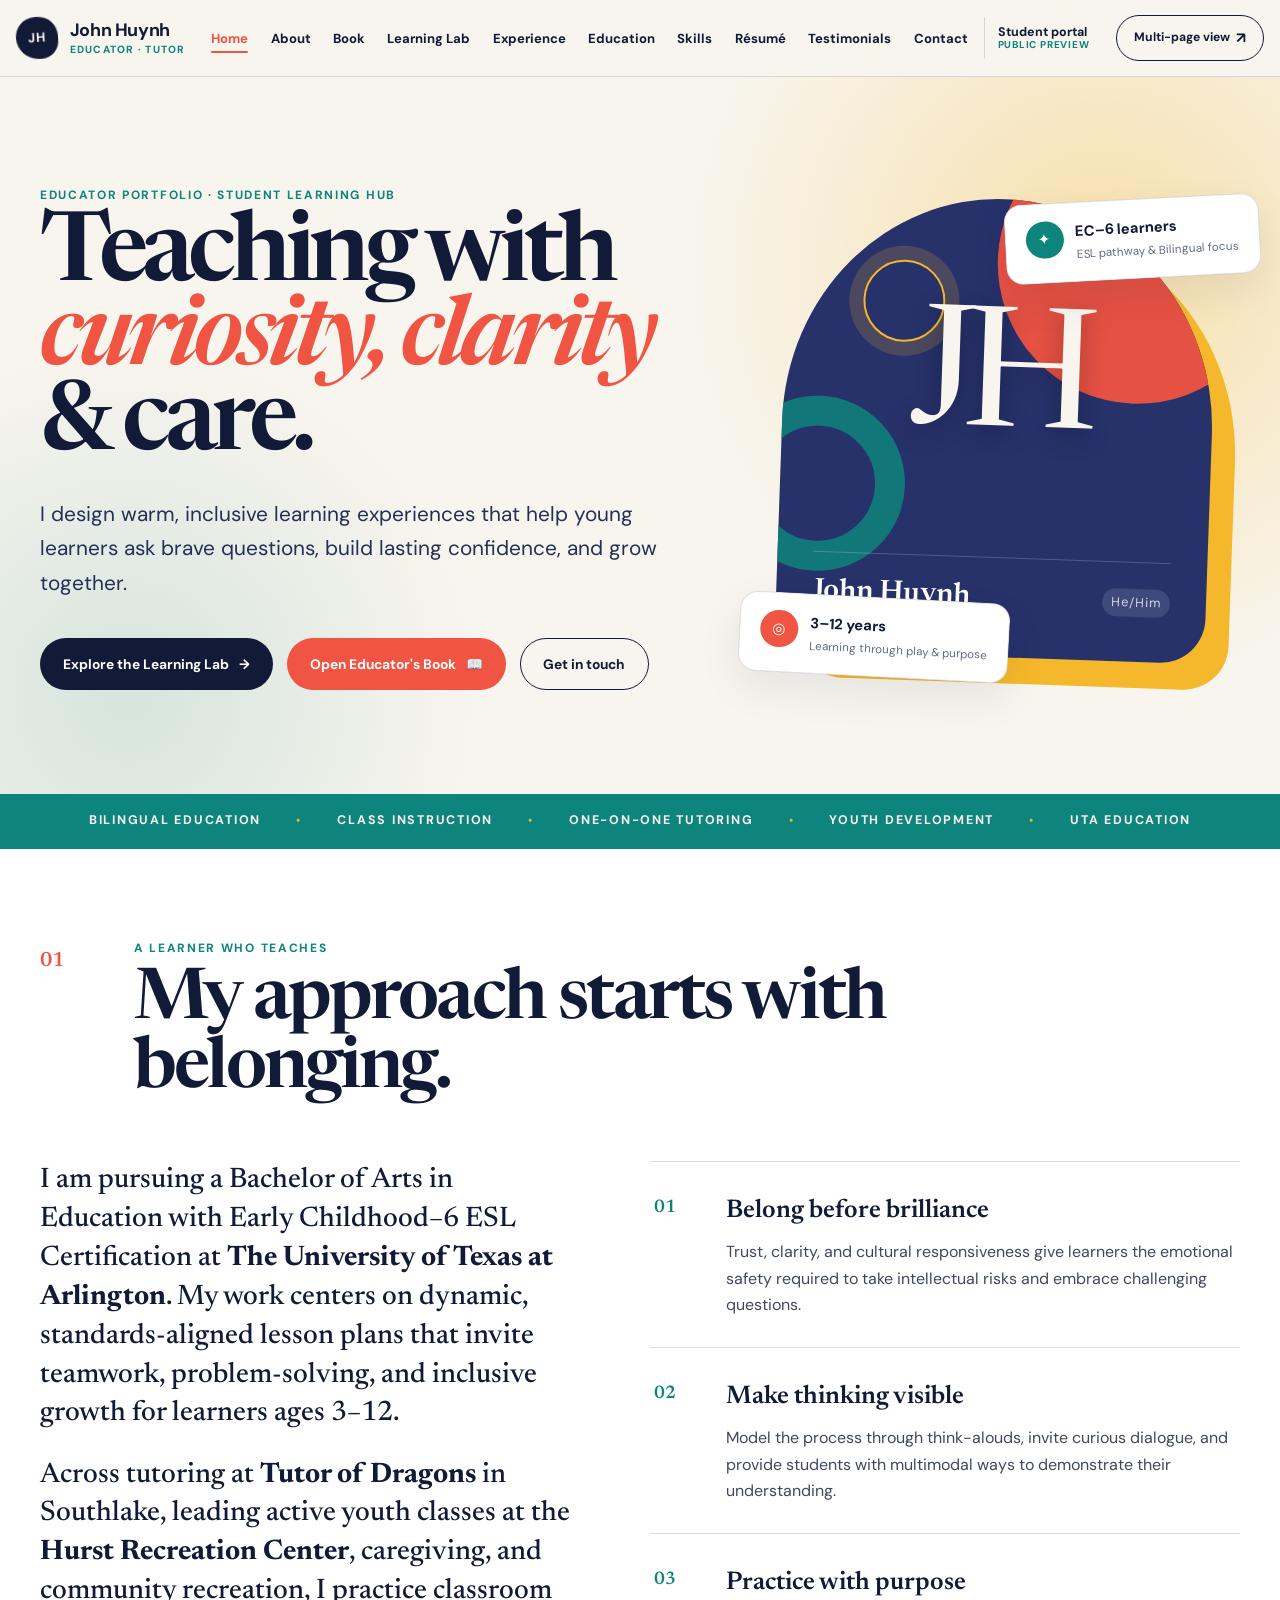
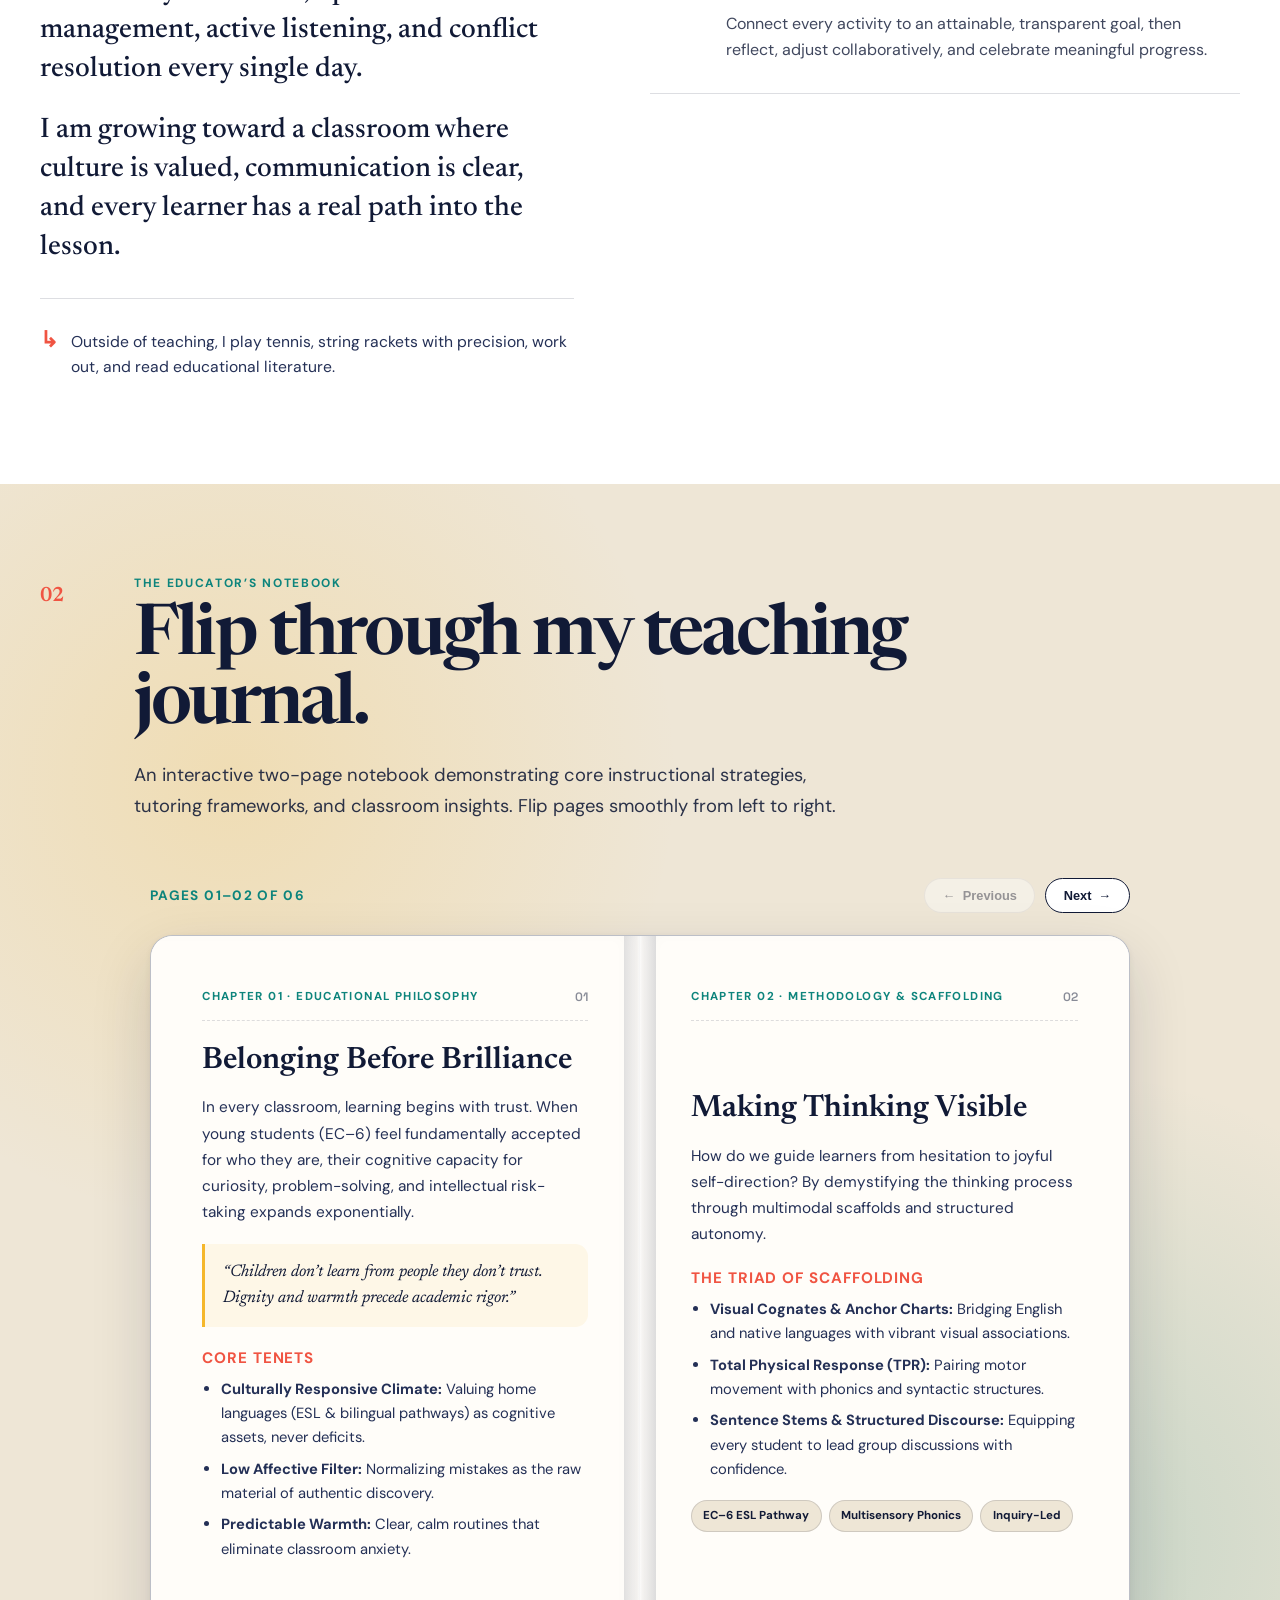
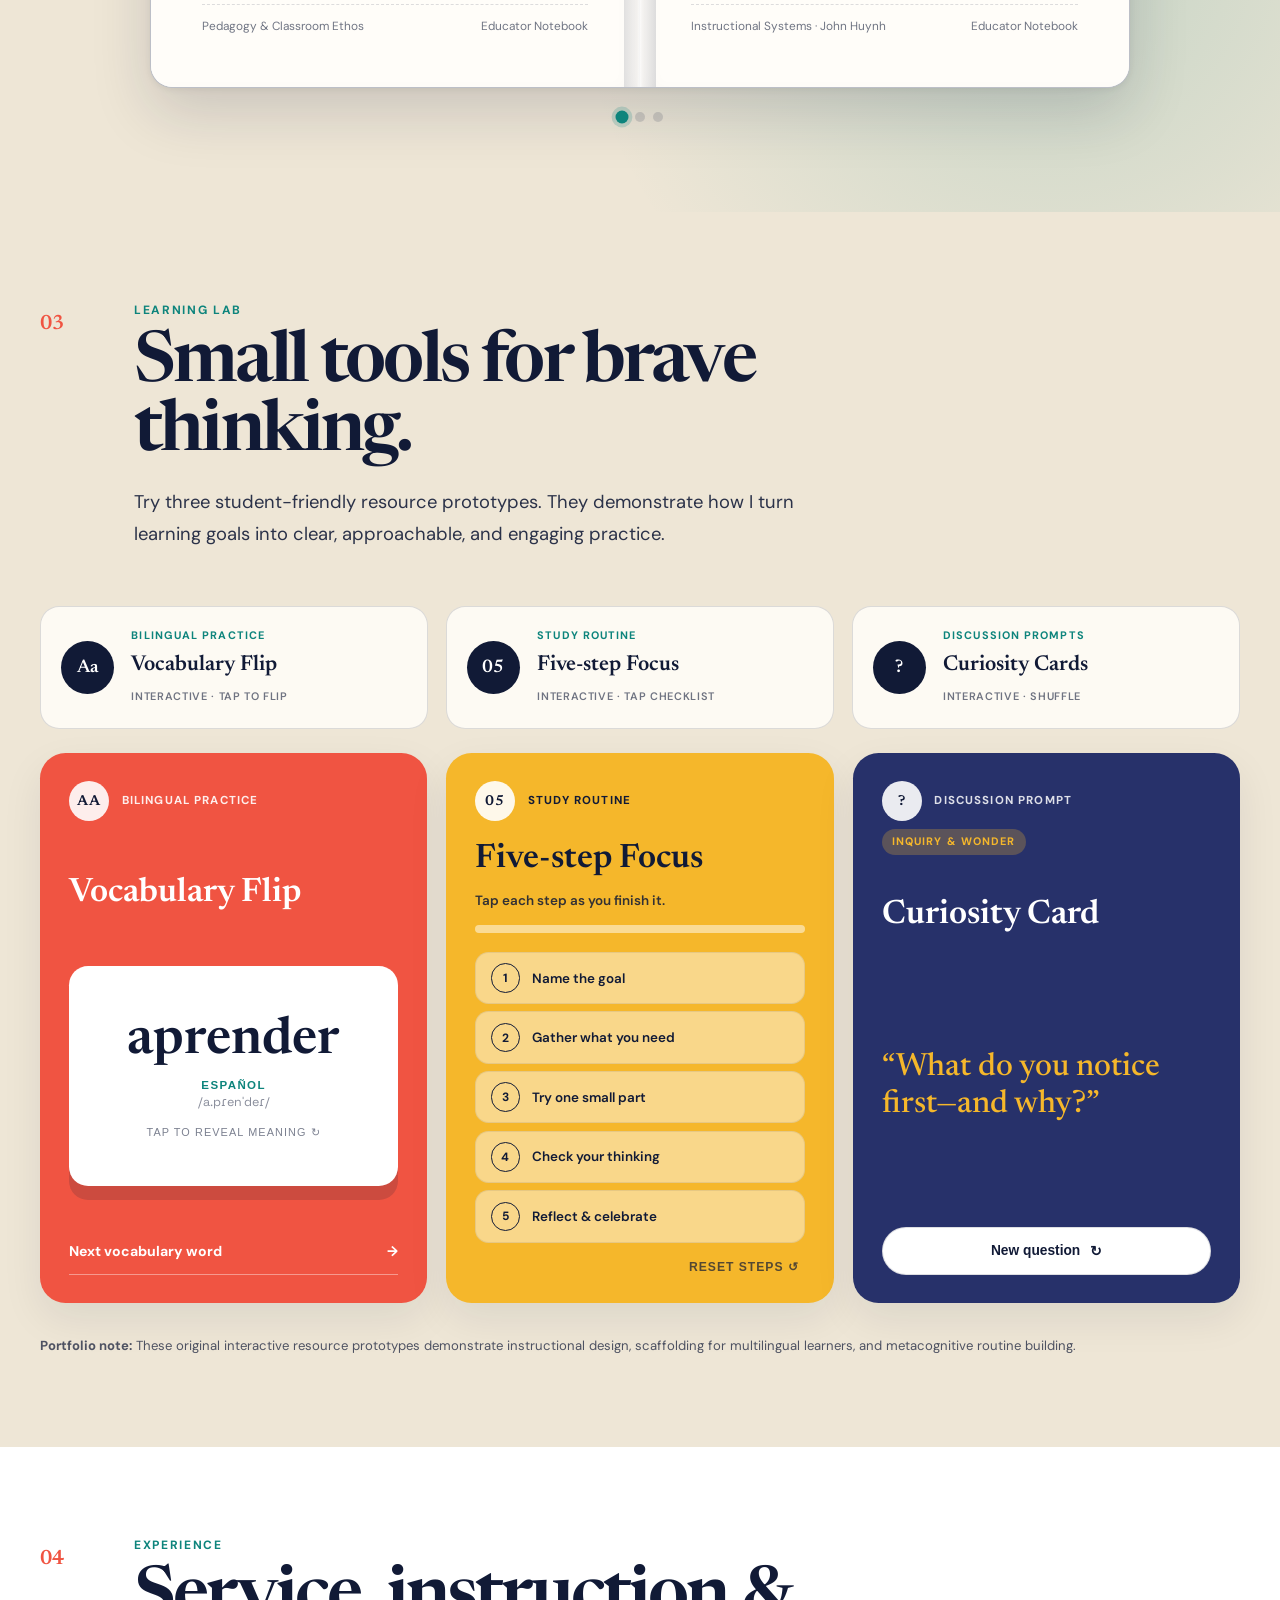
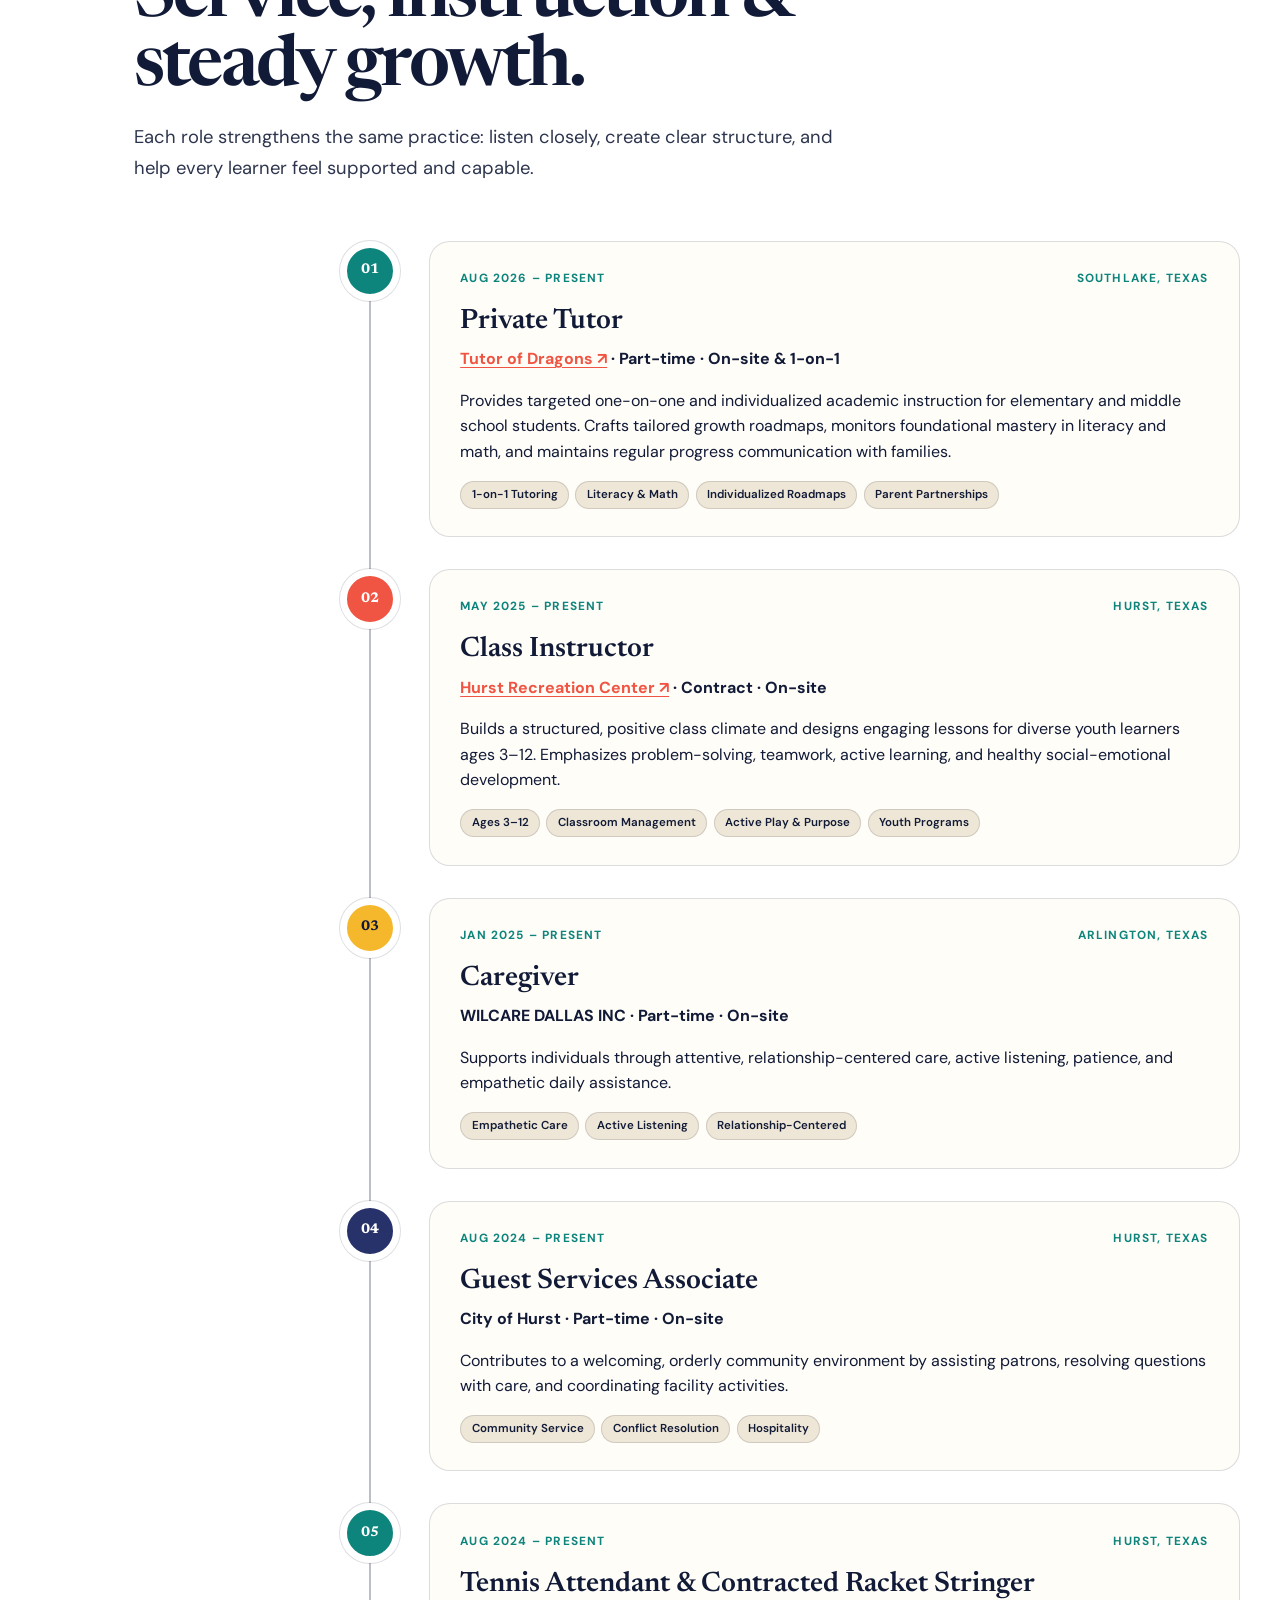
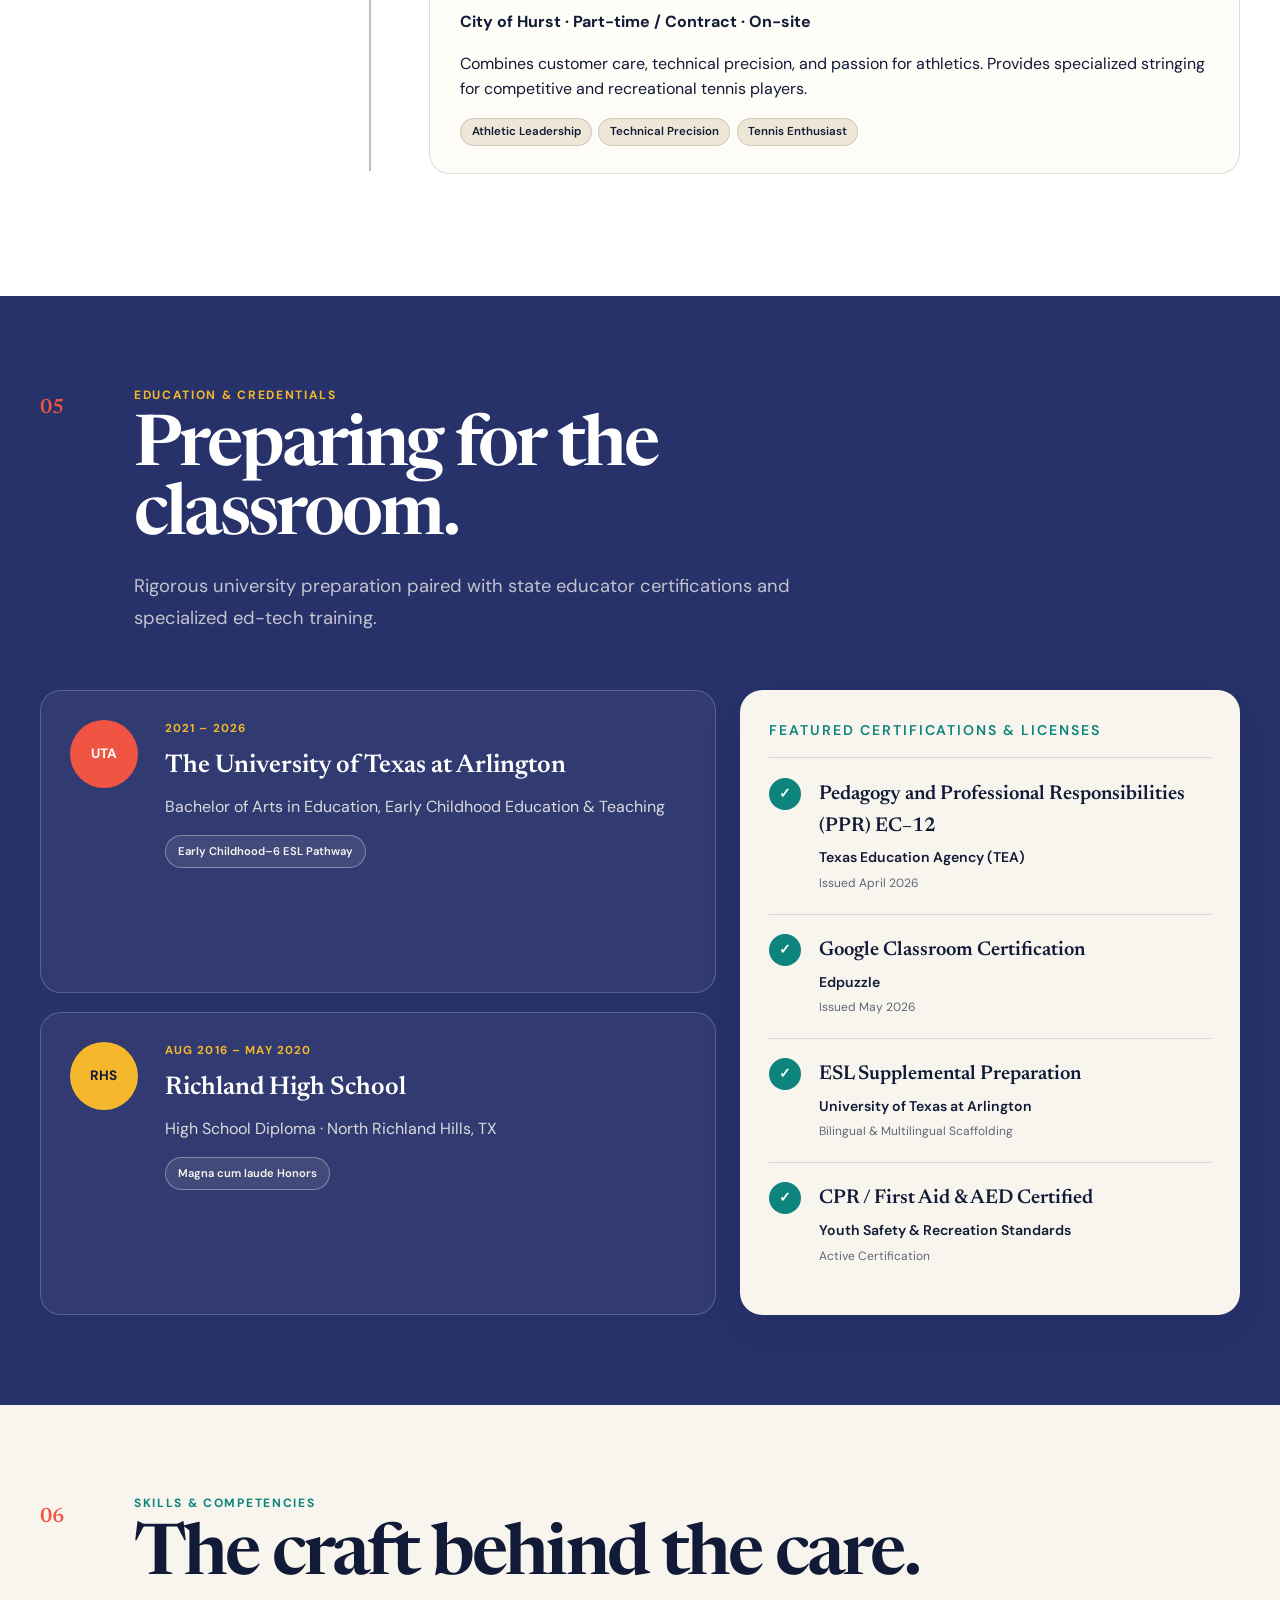
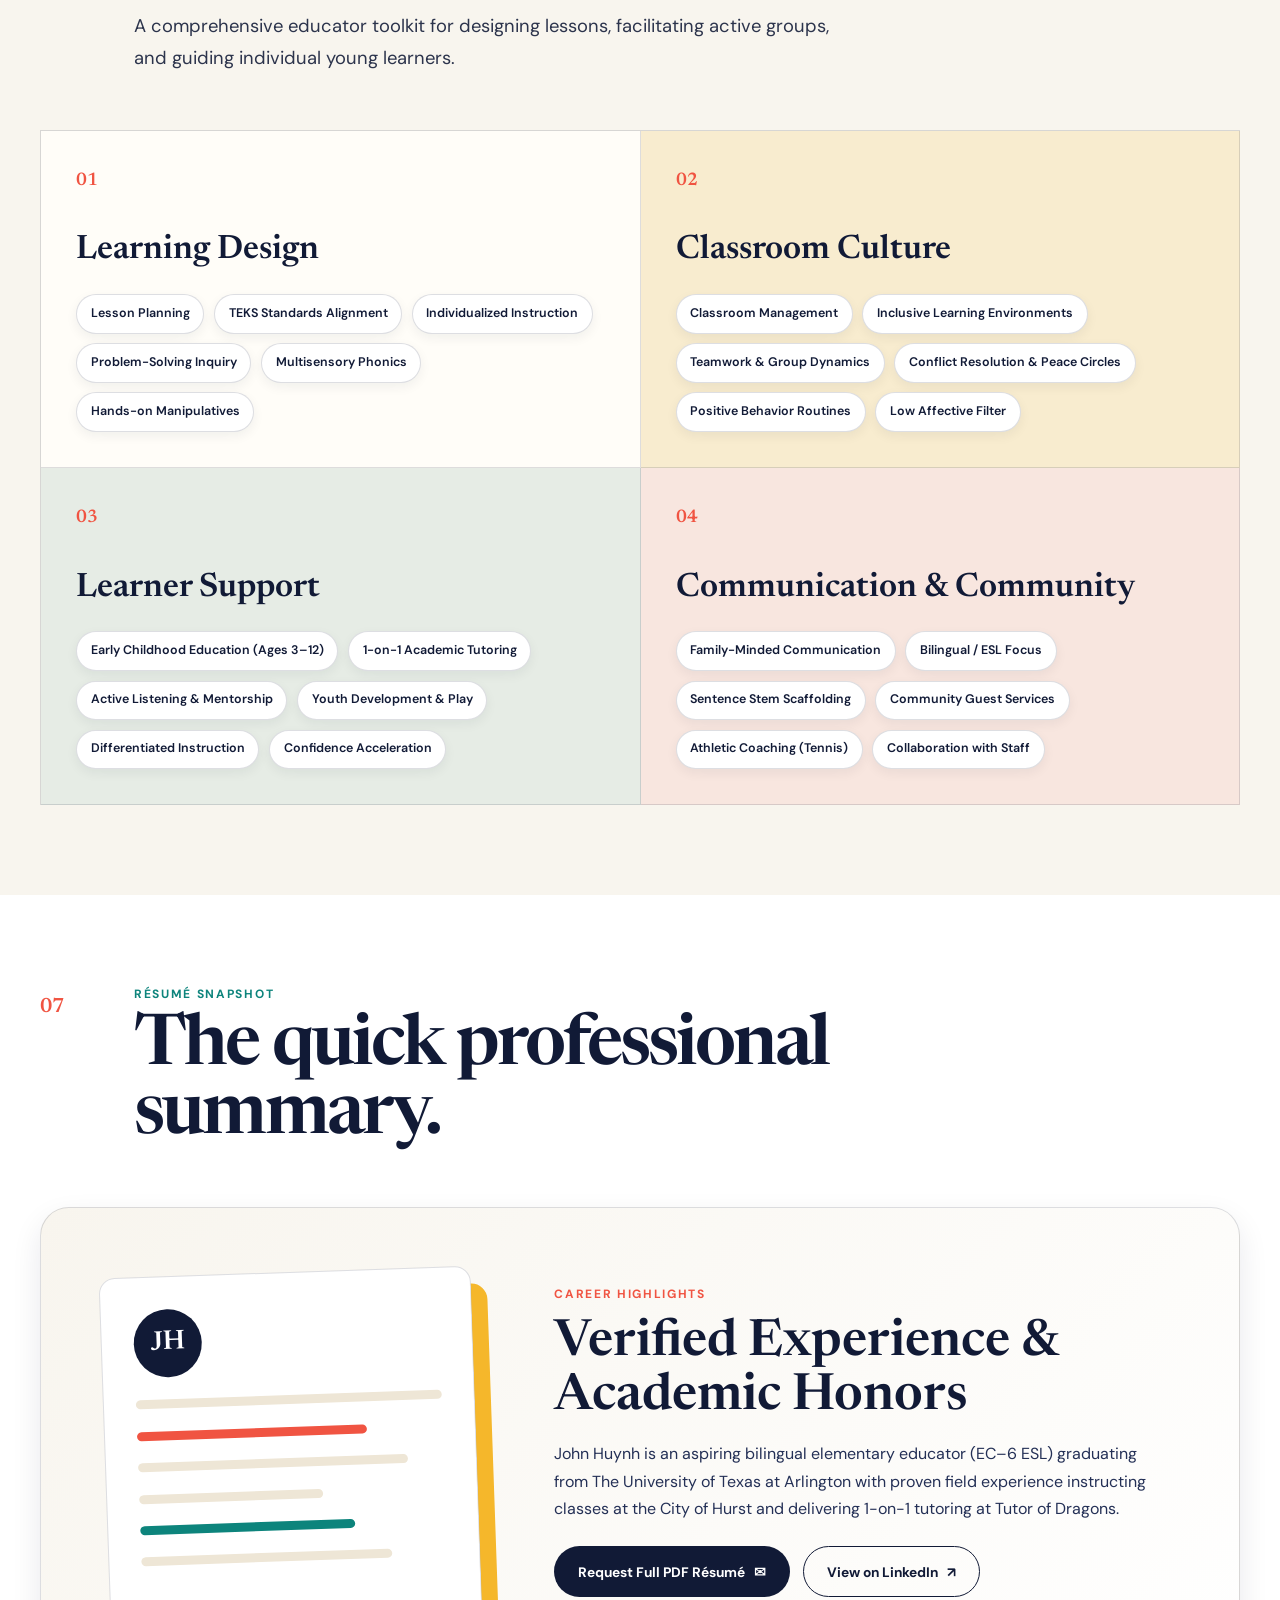
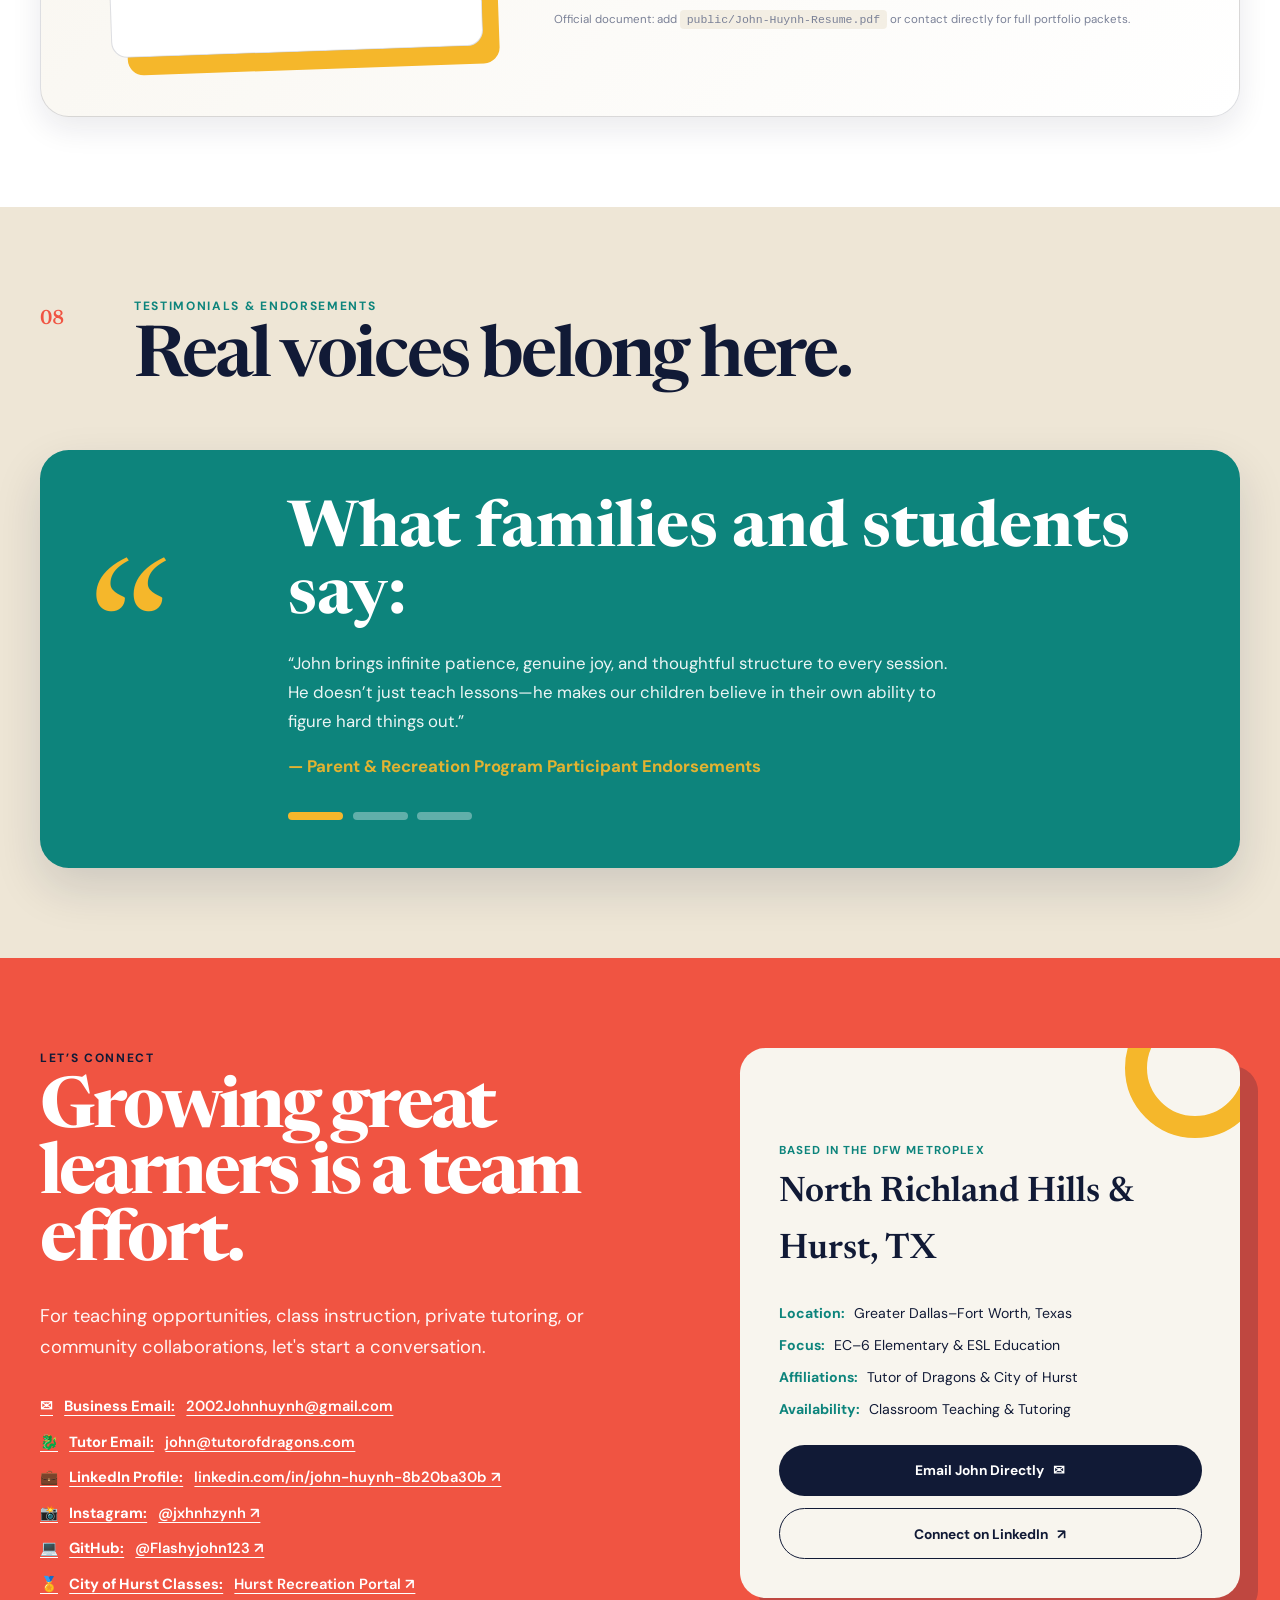
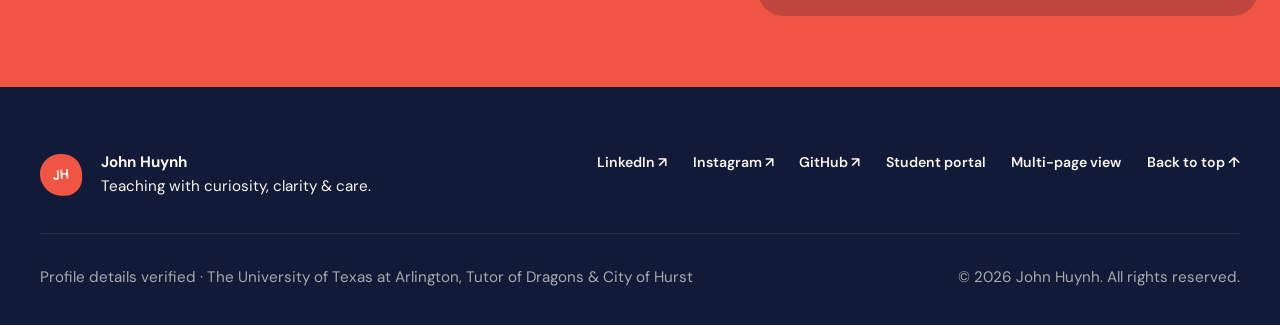
==== index.html @ 656efcc5 "Initial educator website release" ====
<!DOCTYPE html>
<html lang="en">
<head>
  <meta charset="utf-8" />
  <meta name="viewport" content="width=device-width, initial-scale=1" />
  <title>John Huynh — Educator &amp; Tutor Portfolio</title>
  <meta name="description" content="Explore John Huynh’s complete educator portfolio, interactive learning lab, educator flipbook, experience, and certifications in one continuous page." />
  <meta property="og:title" content="John Huynh — Educator &amp; Tutor Portfolio" />
  <meta property="og:description" content="Teaching with curiosity, clarity &amp; care. Bilingual EC–6 educator, class instructor, and private tutor." />
  <link rel="stylesheet" href="css/style.css" />
  <link rel="icon" href="data:image/svg+xml,<svg xmlns='http://www.w3.org/2000/svg' viewBox='0 0 100 100'><text y='.9em' font-size='90'>🎓</text></svg>" />
</head>
<body>
  <a class="skip-link" href="#main-content">Skip to content</a>

  <!-- SITE HEADER (Sticky, matching image-1.png & Reference) -->
  <header class="site-header">
    <nav class="nav-shell" aria-label="Primary navigation">
      <a class="brand" href="index.html#home">
        <span class="brand-mark" aria-hidden="true">JH</span>
        <span class="brand-copy">
          <strong>John Huynh</strong>
          <small>Educator · Tutor</small>
        </span>
      </a>

      <button class="menu-toggle" type="button" aria-expanded="false" aria-controls="site-menu">
        <span class="sr-only">Open navigation</span>
        <span aria-hidden="true">Menu ☰</span>
      </button>

      <div class="nav-menu" id="site-menu">
        <div class="nav-links">
          <a href="#home" class="active" aria-current="page">Home</a>
          <a href="#about">About</a>
          <a href="#book">Book</a>
          <a href="#projects">Learning Lab</a>
          <a href="#experience">Experience</a>
          <a href="#education">Education</a>
          <a href="#skills">Skills</a>
          <a href="#resume">Résumé</a>
          <a href="#testimonials">Testimonials</a>
          <a href="#contact">Contact</a>
        </div>
        <a class="student-link" href="student.html">
          Student portal <small>Public preview</small>
        </a>
        <a class="format-link" href="multi.html" title="Switch to separate multi-page views">
          Multi-page view <span aria-hidden="true">↗</span>
        </a>
      </div>
    </nav>
  </header>

  <main id="main-content">
    <!-- HERO SECTION -->
    <section class="hero section-block" id="home" aria-labelledby="hero-title">
      <div class="hero-grid content-shell">
        <div class="hero-copy">
          <p class="eyebrow">Educator portfolio · Student learning hub</p>
          <h1 id="hero-title">
            Teaching with<br />
            <em>curiosity, clarity</em><br />
            &amp; care.
          </h1>
          <p class="hero-lede">
            I design warm, inclusive learning experiences that help young learners ask brave questions, build lasting confidence, and grow together.
          </p>
          <div class="button-row">
            <a class="button button-primary" href="#projects">
              Explore the Learning Lab <span aria-hidden="true">→</span>
            </a>
            <a class="button button-coral" href="#book">
              Open Educator's Book <span aria-hidden="true">📖</span>
            </a>
            <a class="button button-ghost" href="#contact">
              Get in touch
            </a>
          </div>
        </div>

        <div class="hero-visual" aria-label="John Huynh, bilingual educator and tutor">
          <div class="portrait-card">
            <span class="portrait-sun" aria-hidden="true"></span>
            <span class="portrait-initials" aria-hidden="true">JH</span>
            <p>
              <strong>John Huynh</strong>
              <span>He/Him</span>
            </p>
          </div>
          <div class="note-card note-one">
            <span aria-hidden="true">✦</span>
            <strong>EC–6 learners</strong>
            <small>ESL pathway &amp; Bilingual focus</small>
          </div>
          <div class="note-card note-two">
            <span aria-hidden="true">◎</span>
            <strong>3–12 years</strong>
            <small>Learning through play &amp; purpose</small>
          </div>
        </div>
      </div>

      <div class="hero-ribbon" aria-label="Professional focus">
        <span>Bilingual education</span>
        <i>•</i>
        <span>Class instruction</span>
        <i>•</i>
        <span>One-on-one tutoring</span>
        <i>•</i>
        <span>Youth development</span>
        <i>•</i>
        <span>UTA Education</span>
      </div>
    </section>

    <!-- SECTION 01: ABOUT -->
    <section class="section-block about-section" id="about" aria-labelledby="about-title">
      <div class="content-shell">
        <header class="section-heading">
          <span class="section-number">01</span>
          <div>
            <p class="eyebrow">A learner who teaches</p>
            <h2 id="about-heading">My approach starts with belonging.</h2>
          </div>
        </header>

        <div class="about-grid">
          <div class="about-copy" id="about-title">
            <p>
              I am pursuing a Bachelor of Arts in Education with Early Childhood–6 ESL Certification at <strong>The University of Texas at Arlington</strong>. My work centers on dynamic, standards-aligned lesson plans that invite teamwork, problem-solving, and inclusive growth for learners ages 3–12.
            </p>
            <p>
              Across tutoring at <strong>Tutor of Dragons</strong> in Southlake, leading active youth classes at the <strong>Hurst Recreation Center</strong>, caregiving, and community recreation, I practice classroom management, active listening, and conflict resolution every single day.
            </p>
            <p>
              I am growing toward a classroom where culture is valued, communication is clear, and every learner has a real path into the lesson.
            </p>
            <p class="human-note">
              <span aria-hidden="true">↳</span>
              Outside of teaching, I play tennis, string rackets with precision, work out, and read educational literature.
            </p>
          </div>

          <div class="principles-list">
            <article>
              <span>01</span>
              <div>
                <h3>Belong before brilliance</h3>
                <p>Trust, clarity, and cultural responsiveness give learners the emotional safety required to take intellectual risks and embrace challenging questions.</p>
              </div>
            </article>
            <article>
              <span>02</span>
              <div>
                <h3>Make thinking visible</h3>
                <p>Model the process through think-alouds, invite curious dialogue, and provide students with multimodal ways to demonstrate their understanding.</p>
              </div>
            </article>
            <article>
              <span>03</span>
              <div>
                <h3>Practice with purpose</h3>
                <p>Connect every activity to an attainable, transparent goal, then reflect, adjust collaboratively, and celebrate meaningful progress.</p>
              </div>
            </article>
          </div>
        </div>
      </div>
    </section>

    <!-- SECTION 02: INTERACTIVE FLIPBOOK -->
    <section class="section-block book-section" id="book" aria-labelledby="book-title">
      <div class="content-shell">
        <header class="section-heading">
          <span class="section-number">02</span>
          <div>
            <p class="eyebrow">The Educator’s Notebook</p>
            <h2 id="book-title">Flip through my teaching journal.</h2>
            <p class="section-intro">
              An interactive two-page notebook demonstrating core instructional strategies, tutoring frameworks, and classroom insights. Flip pages smoothly from left to right.
            </p>
          </div>
        </header>

        <div class="book-wrapper">
          <div class="book-controls-bar">
            <div class="book-meta" id="book-spread-label">
              Pages 01–02 of 06
            </div>
            <div class="book-nav-buttons">
              <button class="book-btn" id="book-prev" type="button" aria-label="Turn page left">
                <span aria-hidden="true">←</span> Previous
              </button>
              <button class="book-btn" id="book-next" type="button" aria-label="Turn page right">
                Next <span aria-hidden="true">→</span>
              </button>
            </div>
          </div>

          <!-- 3D Open Book Container -->
          <div class="book-container" id="interactive-book">
            <div class="book-spine-line" aria-hidden="true"></div>
            <div class="book-page book-page-left">
              <!-- Rendered dynamically by js/main.js -->
            </div>
            <div class="book-page book-page-right">
              <!-- Rendered dynamically by js/main.js -->
            </div>
          </div>

          <div class="book-indicators" id="book-dots" role="tablist" aria-label="Book page navigation">
            <!-- Rendered dynamically by js/main.js -->
          </div>
        </div>
      </div>
    </section>

    <!-- SECTION 03: LEARNING LAB -->
    <section class="section-block projects-section" id="projects" aria-labelledby="projects-title">
      <div class="content-shell">
        <header class="section-heading">
          <span class="section-number">03</span>
          <div>
            <p class="eyebrow">Learning Lab</p>
            <h2 id="projects-title">Small tools for brave thinking.</h2>
            <p class="section-intro">
              Try three student-friendly resource prototypes. They demonstrate how I turn learning goals into clear, approachable, and engaging practice.
            </p>
          </div>
        </header>

        <div class="resource-index" aria-label="Learning resource overview">
          <article>
            <span class="resource-mark">Aa</span>
            <div>
              <p>Bilingual practice</p>
              <h3>Vocabulary Flip</h3>
              <span>Interactive · Tap to Flip</span>
            </div>
          </article>
          <article>
            <span class="resource-mark">05</span>
            <div>
              <p>Study routine</p>
              <h3>Five-step Focus</h3>
              <span>Interactive · Tap Checklist</span>
            </div>
          </article>
          <article>
            <span class="resource-mark">?</span>
            <div>
              <p>Discussion prompts</p>
              <h3>Curiosity Cards</h3>
              <span>Interactive · Shuffle</span>
            </div>
          </article>
        </div>

        <div class="lab-grid">
          <!-- Tool 1: Vocabulary Flip -->
          <article class="tool-card tool-vocab">
            <div class="tool-top">
              <span class="tool-icon" aria-hidden="true">Aa</span>
              <span>Bilingual Practice</span>
            </div>
            <h3>Vocabulary Flip</h3>
            
            <div class="flash-card-scene">
              <button class="flash-card" id="vocab-card" type="button" aria-label="Flip card">
                <!-- Injected via JavaScript -->
              </button>
            </div>

            <button class="text-button" id="vocab-next-btn" type="button">
              Next vocabulary word <span aria-hidden="true">→</span>
            </button>
          </article>

          <!-- Tool 2: Five-step Focus -->
          <article class="tool-card tool-focus">
            <div class="tool-top">
              <span class="tool-icon" aria-hidden="true">05</span>
              <span>Study Routine</span>
            </div>
            <h3>Five-step Focus</h3>
            <p class="tool-instruction">Tap each step as you finish it.</p>
            
            <div class="focus-progress" role="progressbar" aria-valuemin="0" aria-valuemax="5" aria-valuenow="0" aria-label="0 of 5 study steps complete">
              <span style="width: 0%"></span>
            </div>

            <ol class="focus-list">
              <li>
                <button type="button">
                  <span aria-hidden="true">1</span> Name the goal
                </button>
              </li>
              <li>
                <button type="button">
                  <span aria-hidden="true">2</span> Gather what you need
                </button>
              </li>
              <li>
                <button type="button">
                  <span aria-hidden="true">3</span> Try one small part
                </button>
              </li>
              <li>
                <button type="button">
                  <span aria-hidden="true">4</span> Check your thinking
                </button>
              </li>
              <li>
                <button type="button">
                  <span aria-hidden="true">5</span> Reflect &amp; celebrate
                </button>
              </li>
            </ol>

            <div class="focus-reset-row">
              <button class="focus-reset-btn" id="focus-reset" type="button">Reset Steps ↺</button>
            </div>
          </article>

          <!-- Tool 3: Curiosity Cards -->
          <article class="tool-card tool-prompt">
            <div>
              <div class="tool-top">
                <span class="tool-icon" aria-hidden="true">?</span>
                <span>Discussion Prompt</span>
              </div>
              <span class="prompt-badge" id="prompt-badge">Inquiry &amp; Wonder</span>
            </div>
            
            <h3>Curiosity Card</h3>
            <blockquote>“What do you notice first—and why?”</blockquote>
            
            <button class="button button-light" id="prompt-next-btn" type="button">
              New question <span aria-hidden="true">↻</span>
            </button>
          </article>
        </div>

        <p class="content-note">
          <strong>Portfolio note:</strong> These original interactive resource prototypes demonstrate instructional design, scaffolding for multilingual learners, and metacognitive routine building.
        </p>
      </div>
    </section>

    <!-- SECTION 04: EXPERIENCE -->
    <section class="section-block experience-section" id="experience" aria-labelledby="experience-title">
      <div class="content-shell">
        <header class="section-heading">
          <span class="section-number">04</span>
          <div>
            <p class="eyebrow">Experience</p>
            <h2 id="experience-title">Service, instruction &amp; steady growth.</h2>
            <p class="section-intro">
              Each role strengthens the same practice: listen closely, create clear structure, and help every learner feel supported and capable.
            </p>
          </div>
        </header>

        <div class="timeline">
          <!-- Role 1 -->
          <article class="timeline-item">
            <div class="timeline-dot teal">01</div>
            <div class="timeline-card">
              <div class="timeline-meta">
                <span>Aug 2026 – Present</span>
                <span>Southlake, Texas</span>
              </div>
              <h3>Private Tutor</h3>
              <p class="organization">
                <a href="https://tutorofdragons.com/" target="_blank" rel="noopener noreferrer">Tutor of Dragons ↗</a> · Part-time · On-site &amp; 1-on-1
              </p>
              <p>
                Provides targeted one-on-one and individualized academic instruction for elementary and middle school students. Crafts tailored growth roadmaps, monitors foundational mastery in literacy and math, and maintains regular progress communication with families.
              </p>
              <div class="timeline-tags">
                <span class="timeline-tag">1-on-1 Tutoring</span>
                <span class="timeline-tag">Literacy &amp; Math</span>
                <span class="timeline-tag">Individualized Roadmaps</span>
                <span class="timeline-tag">Parent Partnerships</span>
              </div>
            </div>
          </article>

          <!-- Role 2 -->
          <article class="timeline-item">
            <div class="timeline-dot coral">02</div>
            <div class="timeline-card">
              <div class="timeline-meta">
                <span>May 2025 – Present</span>
                <span>Hurst, Texas</span>
              </div>
              <h3>Class Instructor</h3>
              <p class="organization">
                <a href="https://txhurst.myvscloud.com/webtrac/web/splash.html?interfaceparameter=webtrac_1" target="_blank" rel="noopener noreferrer">Hurst Recreation Center ↗</a> · Contract · On-site
              </p>
              <p>
                Builds a structured, positive class climate and designs engaging lessons for diverse youth learners ages 3–12. Emphasizes problem-solving, teamwork, active learning, and healthy social-emotional development.
              </p>
              <div class="timeline-tags">
                <span class="timeline-tag">Ages 3–12</span>
                <span class="timeline-tag">Classroom Management</span>
                <span class="timeline-tag">Active Play &amp; Purpose</span>
                <span class="timeline-tag">Youth Programs</span>
              </div>
            </div>
          </article>

          <!-- Role 3 -->
          <article class="timeline-item">
            <div class="timeline-dot gold">03</div>
            <div class="timeline-card">
              <div class="timeline-meta">
                <span>Jan 2025 – Present</span>
                <span>Arlington, Texas</span>
              </div>
              <h3>Caregiver</h3>
              <p class="organization">WILCARE DALLAS INC · Part-time · On-site</p>
              <p>
                Supports individuals through attentive, relationship-centered care, active listening, patience, and empathetic daily assistance.
              </p>
              <div class="timeline-tags">
                <span class="timeline-tag">Empathetic Care</span>
                <span class="timeline-tag">Active Listening</span>
                <span class="timeline-tag">Relationship-Centered</span>
              </div>
            </div>
          </article>

          <!-- Role 4 -->
          <article class="timeline-item">
            <div class="timeline-dot indigo">04</div>
            <div class="timeline-card">
              <div class="timeline-meta">
                <span>Aug 2024 – Present</span>
                <span>Hurst, Texas</span>
              </div>
              <h3>Guest Services Associate</h3>
              <p class="organization">City of Hurst · Part-time · On-site</p>
              <p>
                Contributes to a welcoming, orderly community environment by assisting patrons, resolving questions with care, and coordinating facility activities.
              </p>
              <div class="timeline-tags">
                <span class="timeline-tag">Community Service</span>
                <span class="timeline-tag">Conflict Resolution</span>
                <span class="timeline-tag">Hospitality</span>
              </div>
            </div>
          </article>

          <!-- Role 5 -->
          <article class="timeline-item">
            <div class="timeline-dot teal">05</div>
            <div class="timeline-card">
              <div class="timeline-meta">
                <span>Aug 2024 – Present</span>
                <span>Hurst, Texas</span>
              </div>
              <h3>Tennis Attendant &amp; Contracted Racket Stringer</h3>
              <p class="organization">City of Hurst · Part-time / Contract · On-site</p>
              <p>
                Combines customer care, technical precision, and passion for athletics. Provides specialized stringing for competitive and recreational tennis players.
              </p>
              <div class="timeline-tags">
                <span class="timeline-tag">Athletic Leadership</span>
                <span class="timeline-tag">Technical Precision</span>
                <span class="timeline-tag">Tennis Enthusiast</span>
              </div>
            </div>
          </article>
        </div>
      </div>
    </section>

    <!-- SECTION 05: EDUCATION & CREDENTIALS -->
    <section class="section-block education-section" id="education" aria-labelledby="education-title">
      <div class="content-shell">
        <header class="section-heading">
          <span class="section-number">05</span>
          <div>
            <p class="eyebrow">Education &amp; Credentials</p>
            <h2 id="education-title">Preparing for the classroom.</h2>
            <p class="section-intro">
              Rigorous university preparation paired with state educator certifications and specialized ed-tech training.
            </p>
          </div>
        </header>

        <div class="education-layout">
          <div class="education-list">
            <article>
              <span class="school-mark" aria-hidden="true">UTA</span>
              <div>
                <p class="date-label">2021 – 2026</p>
                <h3>The University of Texas at Arlington</h3>
                <p>Bachelor of Arts in Education, Early Childhood Education &amp; Teaching</p>
                <span class="pill">Early Childhood–6 ESL Pathway</span>
              </div>
            </article>

            <article>
              <span class="school-mark" aria-hidden="true">RHS</span>
              <div>
                <p class="date-label">Aug 2016 – May 2020</p>
                <h3>Richland High School</h3>
                <p>High School Diploma · North Richland Hills, TX</p>
                <span class="pill">Magna cum laude Honors</span>
              </div>
            </article>
          </div>

          <aside class="credential-board">
            <p class="eyebrow">Featured Certifications &amp; Licenses</p>

            <article>
              <span aria-hidden="true">✓</span>
              <div>
                <h3>Pedagogy and Professional Responsibilities (PPR) EC–12</h3>
                <p>Texas Education Agency (TEA)</p>
                <small>Issued April 2026</small>
              </div>
            </article>

            <article>
              <span aria-hidden="true">✓</span>
              <div>
                <h3>Google Classroom Certification</h3>
                <p>Edpuzzle</p>
                <small>Issued May 2026</small>
              </div>
            </article>

            <article>
              <span aria-hidden="true">✓</span>
              <div>
                <h3>ESL Supplemental Preparation</h3>
                <p>University of Texas at Arlington</p>
                <small>Bilingual &amp; Multilingual Scaffolding</small>
              </div>
            </article>

            <article>
              <span aria-hidden="true">✓</span>
              <div>
                <h3>CPR / First Aid &amp; AED Certified</h3>
                <p>Youth Safety &amp; Recreation Standards</p>
                <small>Active Certification</small>
              </div>
            </article>
          </aside>
        </div>
      </div>
    </section>

    <!-- SECTION 06: SKILLS -->
    <section class="section-block skills-section" id="skills" aria-labelledby="skills-title">
      <div class="content-shell">
        <header class="section-heading">
          <span class="section-number">06</span>
          <div>
            <p class="eyebrow">Skills &amp; Competencies</p>
            <h2 id="skills-title">The craft behind the care.</h2>
            <p class="section-intro">
              A comprehensive educator toolkit for designing lessons, facilitating active groups, and guiding individual young learners.
            </p>
          </div>
        </header>

        <div class="skill-board">
          <article>
            <span class="skill-index">01</span>
            <h3>Learning Design</h3>
            <ul>
              <li>Lesson Planning</li>
              <li>TEKS Standards Alignment</li>
              <li>Individualized Instruction</li>
              <li>Problem-Solving Inquiry</li>
              <li>Multisensory Phonics</li>
              <li>Hands-on Manipulatives</li>
            </ul>
          </article>

          <article>
            <span class="skill-index">02</span>
            <h3>Classroom Culture</h3>
            <ul>
              <li>Classroom Management</li>
              <li>Inclusive Learning Environments</li>
              <li>Teamwork &amp; Group Dynamics</li>
              <li>Conflict Resolution &amp; Peace Circles</li>
              <li>Positive Behavior Routines</li>
              <li>Low Affective Filter</li>
            </ul>
          </article>

          <article>
            <span class="skill-index">03</span>
            <h3>Learner Support</h3>
            <ul>
              <li>Early Childhood Education (Ages 3–12)</li>
              <li>1-on-1 Academic Tutoring</li>
              <li>Active Listening &amp; Mentorship</li>
              <li>Youth Development &amp; Play</li>
              <li>Differentiated Instruction</li>
              <li>Confidence Acceleration</li>
            </ul>
          </article>

          <article>
            <span class="skill-index">04</span>
            <h3>Communication &amp; Community</h3>
            <ul>
              <li>Family-Minded Communication</li>
              <li>Bilingual / ESL Focus</li>
              <li>Sentence Stem Scaffolding</li>
              <li>Community Guest Services</li>
              <li>Athletic Coaching (Tennis)</li>
              <li>Collaboration with Staff</li>
            </ul>
          </article>
        </div>
      </div>
    </section>

    <!-- SECTION 07: RÉSUMÉ -->
    <section class="section-block resume-section" id="resume" aria-labelledby="resume-title">
      <div class="content-shell">
        <header class="section-heading">
          <span class="section-number">07</span>
          <div>
            <p class="eyebrow">Résumé Snapshot</p>
            <h2 id="resume-title">The quick professional summary.</h2>
          </div>
        </header>

        <div class="resume-card">
          <div class="resume-preview" aria-hidden="true">
            <span></span>
            <span></span>
            <span></span>
            <span></span>
            <span></span>
            <span></span>
          </div>

          <div>
            <p class="eyebrow">Career Highlights</p>
            <h3>Verified Experience &amp; Academic Honors</h3>
            <p>
              John Huynh is an aspiring bilingual elementary educator (EC–6 ESL) graduating from The University of Texas at Arlington with proven field experience instructing classes at the City of Hurst and delivering 1-on-1 tutoring at Tutor of Dragons.
            </p>
            <div class="button-row" style="margin-top: 1.5rem;">
              <a class="button button-primary" href="mailto:2002Johnhuynh@gmail.com?subject=Request%20for%20John%20Huynh%20Resume">
                Request Full PDF Résumé <span aria-hidden="true">✉</span>
              </a>
              <a class="button button-ghost" href="https://www.linkedin.com/in/john-huynh-8b20ba30b" target="_blank" rel="noopener noreferrer">
                View on LinkedIn <span aria-hidden="true">↗</span>
              </a>
            </div>
            <p class="placeholder-label">
              Official document: add <code>public/John-Huynh-Resume.pdf</code> or contact directly for full portfolio packets.
            </p>
          </div>
        </div>
      </div>
    </section>

    <!-- SECTION 08: TESTIMONIALS -->
    <section class="section-block testimonials-section" id="testimonials" aria-labelledby="testimonials-title">
      <div class="content-shell">
        <header class="section-heading">
          <span class="section-number">08</span>
          <div>
            <p class="eyebrow">Testimonials &amp; Endorsements</p>
            <h2 id="testimonials-heading">Real voices belong here.</h2>
          </div>
        </header>

        <div class="testimonial-empty">
          <span class="quote-mark" aria-hidden="true">“</span>
          <div>
            <h3>What families and students say:</h3>
            <p>
              “John brings infinite patience, genuine joy, and thoughtful structure to every session. He doesn’t just teach lessons—he makes our children believe in their own ability to figure hard things out.”
            </p>
            <p style="font-weight: 700; color: var(--gold); margin-top: 0.8rem;">
              — Parent &amp; Recreation Program Participant Endorsements
            </p>
            <div class="testimonial-slots" aria-hidden="true">
              <i></i>
              <i></i>
              <i></i>
            </div>
          </div>
        </div>
      </div>
    </section>

    <!-- SECTION 09: CONTACT -->
    <section class="section-block contact-section" id="contact" aria-labelledby="contact-title">
      <div class="content-shell contact-grid">
        <div>
          <p class="eyebrow">Let’s connect</p>
          <h2 id="contact-title">Growing great learners is a team effort.</h2>
          <p class="contact-desc">
            For teaching opportunities, class instruction, private tutoring, or community collaborations, let's start a conversation.
          </p>
          
          <div class="contact-channels">
            <a class="channel-link" href="mailto:2002Johnhuynh@gmail.com">
              <span>✉</span> <strong>Business Email:</strong> 2002Johnhuynh@gmail.com
            </a>
            <a class="channel-link" href="mailto:john@tutorofdragons.com">
              <span>🐉</span> <strong>Tutor Email:</strong> john@tutorofdragons.com
            </a>
            <a class="channel-link" href="https://www.linkedin.com/in/john-huynh-8b20ba30b" target="_blank" rel="noopener noreferrer">
              <span>💼</span> <strong>LinkedIn Profile:</strong> linkedin.com/in/john-huynh-8b20ba30b ↗
            </a>
            <a class="channel-link" href="https://instagram.com/jxhnhzynh" target="_blank" rel="noopener noreferrer">
              <span>📸</span> <strong>Instagram:</strong> @jxhnhzynh ↗
            </a>
            <a class="channel-link" href="https://github.com/Flashyjohn123" target="_blank" rel="noopener noreferrer">
              <span>💻</span> <strong>GitHub:</strong> @Flashyjohn123 ↗
            </a>
            <a class="channel-link" href="https://txhurst.myvscloud.com/webtrac/web/splash.html?interfaceparameter=webtrac_1" target="_blank" rel="noopener noreferrer">
              <span>🏅</span> <strong>City of Hurst Classes:</strong> Hurst Recreation Portal ↗
            </a>
          </div>
        </div>

        <div class="contact-card">
          <span class="contact-orbit" aria-hidden="true"></span>
          <p>Based in the DFW Metroplex</p>
          <h3>North Richland Hills &amp; Hurst, TX</h3>

          <ul class="contact-info-list">
            <li><span>Location:</span> Greater Dallas–Fort Worth, Texas</li>
            <li><span>Focus:</span> EC–6 Elementary &amp; ESL Education</li>
            <li><span>Affiliations:</span> Tutor of Dragons &amp; City of Hurst</li>
            <li><span>Availability:</span> Classroom Teaching &amp; Tutoring</li>
          </ul>

          <div style="display: grid; gap: 0.75rem; margin-top: 1.5rem;">
            <a class="button button-primary" href="mailto:2002Johnhuynh@gmail.com?subject=Connecting%20with%20John%20Huynh">
              Email John Directly <span aria-hidden="true">✉</span>
            </a>
            <a class="button button-ghost" href="https://www.linkedin.com/in/john-huynh-8b20ba30b" target="_blank" rel="noopener noreferrer">
              Connect on LinkedIn <span aria-hidden="true">↗</span>
            </a>
          </div>
        </div>
      </div>
    </section>
  </main>

  <!-- FOOTER -->
  <footer class="site-footer">
    <div class="footer-shell">
      <div>
        <span class="brand-mark" aria-hidden="true">JH</span>
        <p>
          <strong>John Huynh</strong><br />
          Teaching with curiosity, clarity &amp; care.
        </p>
      </div>

      <div class="footer-links">
        <a href="https://www.linkedin.com/in/john-huynh-8b20ba30b" target="_blank" rel="noreferrer">LinkedIn ↗</a>
        <a href="https://instagram.com/jxhnhzynh" target="_blank" rel="noreferrer">Instagram ↗</a>
        <a href="https://github.com/Flashyjohn123" target="_blank" rel="noreferrer">GitHub ↗</a>
        <a href="student.html">Student portal</a>
        <a href="multi.html">Multi-page view</a>
        <a href="#home">Back to top ↑</a>
      </div>

      <p class="footer-note">
        <span>Profile details verified · The University of Texas at Arlington, Tutor of Dragons &amp; City of Hurst</span>
        <span>© 2026 John Huynh. All rights reserved.</span>
      </p>
    </div>
  </footer>

  <script src="js/main.js"></script>
</body>
</html>
---- css/style.css ----
/* ==========================================================================
   JOHN HUYNH — EDUCATOR & TUTOR PORTFOLIO
   High-End Educational & Professional Design System
   ========================================================================== */

@import url("https://fonts.googleapis.com/css2?family=DM+Sans:ital,opsz,wght@0,9..40,400;0,9..40,500;0,9..40,600;0,9..40,700;1,9..40,400&family=Newsreader:ital,opsz,wght@0,6..72,500;0,6..72,600;0,6..72,700;1,6..72,500;1,6..72,600&family=Space+Grotesk:wght@500;700&display=swap");

:root {
  /* Vibrant & Academic Palette */
  --ink: #111a36;
  --ink-light: #243056;
  --paper: #f8f5ee;
  --paper-deep: #eee6d6;
  --paper-card: #fffdf8;
  --coral: #f05442;
  --coral-hover: #d94332;
  --gold: #f5b72b;
  --gold-warm: #e6a519;
  --teal: #0d847c;
  --teal-dark: #096862;
  --teal-light: #e5f6f4;
  --indigo: #27316a;
  --indigo-light: #3a4791;
  --emerald: #10b981;
  --white: #ffffff;
  --line: rgba(17, 26, 54, 0.14);
  --line-strong: rgba(17, 26, 54, 0.28);
  --shadow-sm: 0 4px 12px rgba(17, 26, 54, 0.06);
  --shadow-md: 0 12px 30px rgba(17, 26, 54, 0.09);
  --shadow-lg: 0 20px 48px rgba(17, 26, 54, 0.14);
  --shadow-card: 0 16px 40px rgba(17, 26, 54, 0.08);

  /* Typography */
  --serif: "Newsreader", Georgia, serif;
  --sans: "DM Sans", -apple-system, BlinkMacSystemFont, "Segoe UI", Roboto, sans-serif;
  --mono: "Space Grotesk", monospace;

  /* Transitions */
  --transition-fast: 0.18s ease;
  --transition-normal: 0.28s ease;
}

*, *::before, *::after {
  box-sizing: border-box;
}

html {
  scroll-behavior: smooth;
  font-size: 16px;
}

body {
  color: var(--ink);
  background: var(--paper);
  font-family: var(--sans);
  margin: 0;
  padding: 0;
  line-height: 1.6;
  -webkit-font-smoothing: antialiased;
  -moz-osx-font-smoothing: grayscale;
}

a {
  color: inherit;
  text-decoration: none;
}

img {
  max-width: 100%;
  height: auto;
  display: block;
}

/* Accessibility */
.skip-link {
  position: fixed;
  top: 0.75rem;
  left: 0.75rem;
  z-index: 9999;
  background: var(--ink);
  color: var(--white);
  padding: 0.8rem 1.2rem;
  border-radius: 999px;
  font-weight: 700;
  font-size: 0.85rem;
  transform: translateY(-200%);
  transition: transform var(--transition-fast);
}

.skip-link:focus {
  transform: translateY(0);
  outline: 3px solid var(--gold);
}

:focus-visible {
  outline: 3px solid var(--gold);
  outline-offset: 4px;
}

.sr-only {
  position: absolute;
  width: 1px;
  height: 1px;
  padding: 0;
  margin: -1px;
  overflow: hidden;
  clip: rect(0, 0, 0, 0);
  white-space: nowrap;
  border: 0;
}

/* Containers */
.content-shell {
  width: min(1200px, 100% - 2.5rem);
  margin-inline: auto;
}

.section-block {
  padding: clamp(4.5rem, 7vw, 7.5rem) 0;
  scroll-margin-top: 5.5rem;
}

/* Section Headings */
.section-heading {
  display: grid;
  grid-template-columns: 70px minmax(0, 820px);
  gap: 1.5rem;
  margin-bottom: 3.5rem;
}

.section-number {
  font-family: var(--serif);
  font-size: 1.3rem;
  font-weight: 600;
  color: var(--coral);
  padding-top: 0.4rem;
}

.section-heading .eyebrow,
.eyebrow {
  text-transform: uppercase;
  letter-spacing: 0.14em;
  font-size: 0.75rem;
  font-weight: 700;
  color: var(--teal);
  margin: 0 0 0.6rem;
}

.section-heading h2 {
  font-family: var(--serif);
  font-size: clamp(2.8rem, 5.5vw, 5rem);
  line-height: 0.98;
  letter-spacing: -0.04em;
  font-weight: 600;
  margin: 0;
  color: var(--ink);
}

.section-intro {
  max-width: 720px;
  margin: 1.2rem 0 0;
  font-size: 1.15rem;
  line-height: 1.7;
  opacity: 0.88;
}

/* ==========================================================================
   SITE HEADER & NAVIGATION (Matches image-1.png & Reference)
   ========================================================================== */
.site-header {
  position: sticky;
  top: 0;
  z-index: 100;
  background: rgba(248, 245, 238, 0.94);
  backdrop-filter: blur(14px);
  -webkit-backdrop-filter: blur(14px);
  border-bottom: 1px solid var(--line);
}

.nav-shell {
  display: flex;
  align-items: center;
  justify-content: space-between;
  gap: 1rem;
  width: min(1320px, 100% - 2rem);
  height: 76px;
  margin: 0 auto;
}

/* Brand */
.brand {
  display: inline-flex;
  align-items: center;
  gap: 0.75rem;
  text-decoration: none;
  flex-shrink: 0;
}

.brand-mark {
  width: 2.6rem;
  height: 2.6rem;
  background: var(--ink);
  color: var(--paper);
  border-radius: 50% 50% 44% 56%;
  display: grid;
  place-items: center;
  font-size: 0.82rem;
  font-weight: 700;
  letter-spacing: 0.04em;
  transform: rotate(-4deg);
  transition: transform var(--transition-fast), background var(--transition-fast);
}

.brand:hover .brand-mark {
  transform: rotate(0deg) scale(1.05);
  background: var(--teal);
}

.brand-copy {
  display: grid;
  line-height: 1.1;
}

.brand-copy strong {
  font-size: 1.12rem;
  font-weight: 700;
  letter-spacing: -0.02em;
  color: var(--ink);
}

.brand-copy small {
  text-transform: uppercase;
  letter-spacing: 0.12em;
  font-size: 0.65rem;
  font-weight: 700;
  color: var(--teal);
  margin-top: 0.2rem;
}

/* Nav Menu */
.nav-menu {
  display: flex;
  align-items: center;
  gap: 0.85rem;
  min-width: 0;
}

.nav-links {
  display: flex;
  align-items: center;
  gap: 0.2rem;
  overflow-x: auto;
  scrollbar-width: none;
}

.nav-links::-webkit-scrollbar {
  display: none;
}

.nav-links a {
  white-space: nowrap;
  padding: 0.55rem 0.6rem;
  font-size: 0.82rem;
  font-weight: 700;
  color: var(--ink);
  position: relative;
  transition: color var(--transition-fast);
}

.nav-links a:hover {
  color: var(--coral);
}

.nav-links a::after {
  content: "";
  position: absolute;
  bottom: 0.25rem;
  left: 0.6rem;
  right: 0.6rem;
  height: 2.5px;
  background: var(--coral);
  transform: scaleX(0);
  transform-origin: center;
  transition: transform var(--transition-fast);
  border-radius: 2px;
}

.nav-links a:hover::after,
.nav-links a.active::after {
  transform: scaleX(1);
}

.nav-links a.active {
  color: var(--coral);
}

/* Header Action Badges & Buttons */
.student-link {
  display: grid;
  padding: 0.5rem 0.8rem;
  font-size: 0.78rem;
  font-weight: 700;
  border-left: 1px solid var(--line);
  white-space: nowrap;
  line-height: 1.15;
  transition: color var(--transition-fast);
}

.student-link small {
  text-transform: uppercase;
  letter-spacing: 0.08em;
  color: var(--teal);
  font-size: 0.62rem;
  font-weight: 700;
}

.student-link:hover {
  color: var(--coral);
}

.format-link {
  display: inline-flex;
  align-items: center;
  gap: 0.4rem;
  padding: 0.62rem 1.05rem;
  border: 1.5px solid var(--ink);
  border-radius: 999px;
  font-size: 0.76rem;
  font-weight: 700;
  white-space: nowrap;
  background: transparent;
  color: var(--ink);
  transition: all var(--transition-fast);
}

.format-link:hover {
  background: var(--ink);
  color: var(--paper);
  transform: translateY(-1px);
}

.format-link span {
  font-size: 0.95rem;
  transition: transform var(--transition-fast);
}

.format-link:hover span {
  transform: translate(2px, -2px);
}

/* Mobile Toggle */
.menu-toggle {
  display: none;
  background: transparent;
  border: 1.5px solid var(--ink);
  padding: 0.5rem 0.85rem;
  border-radius: 999px;
  font-size: 0.78rem;
  font-weight: 700;
  text-transform: uppercase;
  letter-spacing: 0.08em;
  color: var(--ink);
  cursor: pointer;
}

/* ==========================================================================
   PAGE BANNER BAR (Teal Breadcrumb Banner as shown in image-1.png)
   ========================================================================== */
.page-banner {
  background: var(--teal);
  color: var(--paper);
  padding: 0.95rem 0;
  font-size: 0.88rem;
  font-weight: 600;
  border-bottom: 1px solid rgba(0, 0, 0, 0.08);
}

.page-banner .content-shell {
  display: flex;
  align-items: center;
  gap: 0.65rem;
  flex-wrap: wrap;
}

.page-banner a {
  text-decoration: underline;
  text-underline-offset: 4px;
  color: var(--paper);
  opacity: 0.95;
  transition: opacity var(--transition-fast), color var(--transition-fast);
}

.page-banner a:hover {
  opacity: 1;
  color: var(--gold);
}

.page-banner .banner-sep {
  opacity: 0.6;
  font-size: 0.9rem;
}

.page-banner strong {
  font-weight: 700;
  color: var(--white);
  letter-spacing: 0.01em;
}

.page-banner .banner-tag {
  margin-left: auto;
  font-size: 0.72rem;
  text-transform: uppercase;
  letter-spacing: 0.1em;
  background: rgba(255, 255, 255, 0.18);
  padding: 0.3rem 0.7rem;
  border-radius: 999px;
  font-weight: 700;
}

/* ==========================================================================
   BUTTONS
   ========================================================================== */
.button-row {
  display: flex;
  flex-wrap: wrap;
  gap: 0.85rem;
  align-items: center;
}

.button {
  display: inline-flex;
  align-items: center;
  justify-content: center;
  gap: 0.6rem;
  padding: 0.85rem 1.4rem;
  min-height: 48px;
  border-radius: 999px;
  font-size: 0.86rem;
  font-weight: 700;
  cursor: pointer;
  border: 1.5px solid transparent;
  transition: all var(--transition-fast);
  text-decoration: none;
}

.button-primary {
  background: var(--ink);
  color: var(--white);
}

.button-primary:hover {
  background: var(--teal);
  transform: translateY(-2px);
  box-shadow: 0 8px 20px rgba(13, 132, 124, 0.28);
}

.button-coral {
  background: var(--coral);
  color: var(--white);
}

.button-coral:hover {
  background: var(--coral-hover);
  transform: translateY(-2px);
  box-shadow: 0 8px 20px rgba(240, 84, 66, 0.3);
}

.button-ghost {
  border-color: var(--ink);
  background: transparent;
  color: var(--ink);
}

.button-ghost:hover {
  background: var(--white);
  transform: translateY(-2px);
  box-shadow: var(--shadow-sm);
}

.button-light {
  background: var(--white);
  color: var(--ink);
  border-color: var(--line);
}

.button-light:hover {
  background: var(--paper-deep);
  transform: translateY(-2px);
}

.button-disabled {
  background: var(--paper-deep);
  color: rgba(17, 26, 54, 0.45);
  cursor: not-allowed;
  border-color: transparent;
}

/* ==========================================================================
   HERO SECTION
   ========================================================================== */
.hero {
  background: radial-gradient(circle at 86% 25%, rgba(245, 183, 43, 0.35), transparent 26rem),
              radial-gradient(circle at 10% 80%, rgba(13, 132, 124, 0.15), transparent 22rem),
              var(--paper);
  padding-top: clamp(3.5rem, 6vw, 6.5rem);
  padding-bottom: 0;
  position: relative;
  overflow: hidden;
}

.hero-grid {
  display: grid;
  grid-template-columns: 1.15fr 0.85fr;
  align-items: center;
  gap: clamp(2.5rem, 6vw, 6rem);
  min-height: 640px;
  padding-bottom: 4.5rem;
}

.hero h1 {
  font-family: var(--serif);
  font-size: clamp(3.8rem, 7.5vw, 7.2rem);
  line-height: 0.88;
  letter-spacing: -0.055em;
  margin: 0;
  font-weight: 600;
  color: var(--ink);
}

.hero h1 em {
  color: var(--coral);
  font-style: italic;
}

.hero-lede {
  max-width: 620px;
  margin: 1.8rem 0 2.4rem;
  font-size: clamp(1.1rem, 2vw, 1.3rem);
  line-height: 1.65;
  color: var(--ink-light);
}

/* Hero Visual Art Card */
.hero-visual {
  min-height: 520px;
  position: relative;
  display: flex;
  align-items: center;
  justify-content: center;
}

.portrait-card {
  position: absolute;
  inset: 4% 6% 8% 4%;
  background: var(--indigo);
  color: var(--white);
  border-radius: 50% 50% 2.8rem 2.8rem;
  box-shadow: 24px 26px 0 var(--gold);
  padding: 2.2rem;
  display: flex;
  flex-direction: column;
  justify-content: flex-end;
  overflow: hidden;
  transform: rotate(2deg);
  transition: transform var(--transition-normal);
}

.portrait-card:hover {
  transform: rotate(0deg) scale(1.02);
}

.portrait-card::before {
  content: "";
  position: absolute;
  width: 280px;
  height: 280px;
  background: var(--coral);
  border-radius: 50%;
  top: -80px;
  right: -60px;
  opacity: 0.95;
}

.portrait-card::after {
  content: "";
  position: absolute;
  width: 175px;
  height: 175px;
  border: 30px solid var(--teal);
  border-radius: 50%;
  bottom: 80px;
  left: -50px;
  opacity: 0.85;
}

.portrait-sun {
  position: absolute;
  top: 14%;
  left: 18%;
  width: 82px;
  height: 82px;
  border: 2px solid var(--gold);
  border-radius: 50%;
  box-shadow: 0 0 0 14px rgba(245, 183, 43, 0.18);
  animation: pulseSun 4s ease-in-out infinite;
}

@keyframes pulseSun {
  0%, 100% { transform: scale(1); opacity: 0.9; }
  50% { transform: scale(1.08); opacity: 1; }
}

.portrait-initials {
  position: relative;
  z-index: 1;
  font-family: var(--serif);
  font-size: clamp(6.5rem, 13vw, 10.5rem);
  line-height: 1;
  letter-spacing: -0.08em;
  color: var(--paper);
  align-self: center;
  margin-bottom: 5.5rem;
  text-shadow: 0 8px 24px rgba(0, 0, 0, 0.25);
}

.portrait-card p {
  position: relative;
  z-index: 1;
  display: flex;
  justify-content: space-between;
  align-items: center;
  margin: 0;
  border-top: 1px solid rgba(255, 255, 255, 0.2);
  padding-top: 1rem;
}

.portrait-card p strong {
  font-family: var(--serif);
  font-size: 1.85rem;
  font-weight: 600;
}

.portrait-card p span {
  font-size: 0.8rem;
  opacity: 0.8;
  letter-spacing: 0.06em;
  background: rgba(255, 255, 255, 0.15);
  padding: 0.25rem 0.6rem;
  border-radius: 999px;
}

/* Floating Note Cards */
.note-card {
  position: absolute;
  z-index: 2;
  background: var(--white);
  border: 1px solid var(--line);
  border-radius: 1.1rem;
  padding: 1.05rem 1.25rem;
  display: grid;
  grid-template-columns: auto 1fr;
  gap: 0.15rem 0.75rem;
  box-shadow: var(--shadow-card);
  transition: transform var(--transition-fast);
}

.note-card:hover {
  transform: translateY(-4px) scale(1.03) !important;
}

.note-card > span {
  grid-row: 1 / 3;
  width: 2.35rem;
  height: 2.35rem;
  border-radius: 50%;
  background: var(--teal);
  color: var(--white);
  display: grid;
  place-items: center;
  font-size: 0.95rem;
}

.note-card strong {
  grid-column: 2;
  font-size: 0.92rem;
  color: var(--ink);
}

.note-card small {
  grid-column: 2;
  font-size: 0.72rem;
  opacity: 0.72;
  color: var(--ink-light);
}

.note-one {
  top: 4%;
  right: -4%;
  transform: rotate(-3deg);
}

.note-two {
  bottom: 4%;
  left: -5%;
  transform: rotate(3deg);
}

.note-two > span {
  background: var(--coral);
}

/* Hero Ribbon */
.hero-ribbon {
  background: var(--teal);
  color: var(--paper);
  text-transform: uppercase;
  letter-spacing: 0.14em;
  font-size: 0.78rem;
  font-weight: 700;
  display: flex;
  justify-content: center;
  align-items: center;
  gap: 2.2rem;
  padding: 1.1rem 1rem;
  white-space: nowrap;
  overflow: hidden;
}

.hero-ribbon i {
  color: var(--gold);
  font-style: normal;
  font-size: 0.7rem;
}

/* ==========================================================================
   ABOUT SECTION & PRINCIPLES
   ========================================================================== */
.about-section {
  background: var(--white);
}

.about-grid {
  display: grid;
  grid-template-columns: 0.95fr 1.05fr;
  align-items: start;
  gap: clamp(2.5rem, 6vw, 6.5rem);
}

.about-copy > p:not(.human-note) {
  font-family: var(--serif);
  font-size: clamp(1.4rem, 2.2vw, 1.95rem);
  line-height: 1.38;
  font-weight: 500;
  margin: 0 0 1.4rem;
  color: var(--ink);
}

.human-note {
  border-top: 1px solid var(--line);
  margin-top: 2rem;
  padding-top: 1.4rem;
  display: flex;
  align-items: baseline;
  gap: 0.8rem;
  font-size: 0.98rem;
  line-height: 1.6;
  color: var(--ink-light);
}

.human-note span {
  color: var(--coral);
  font-size: 1.4rem;
  font-weight: 700;
}

.principles-list {
  border-top: 1px solid var(--line);
}

.principles-list article {
  display: grid;
  grid-template-columns: 55px 1fr;
  gap: 1.1rem;
  padding: 1.8rem 0.2rem;
  border-bottom: 1px solid var(--line);
  transition: background var(--transition-fast);
}

.principles-list article:hover {
  background: rgba(13, 132, 124, 0.03);
}

.principles-list article > span {
  font-family: var(--serif);
  font-size: 1.15rem;
  font-weight: 600;
  color: var(--teal);
  padding-top: 0.15rem;
}

.principles-list h3 {
  font-family: var(--serif);
  font-size: 1.6rem;
  font-weight: 600;
  margin: 0 0 0.45rem;
  color: var(--ink);
}

.principles-list p {
  margin: 0;
  opacity: 0.8;
  line-height: 1.65;
}

/* ==========================================================================
   INTERACTIVE BOOK COMPONENT (Flipping Pages Left-to-Right)
   ========================================================================== */
.book-section {
  background: radial-gradient(circle at 18% 22%, rgba(245, 183, 43, 0.2), transparent 28rem),
              radial-gradient(circle at 82% 80%, rgba(13, 132, 124, 0.18), transparent 30rem),
              var(--paper-deep);
  position: relative;
  overflow: hidden;
}

.book-wrapper {
  max-width: 980px;
  margin: 2rem auto 0;
  perspective: 2000px;
}

.book-controls-bar {
  display: flex;
  justify-content: space-between;
  align-items: center;
  margin-bottom: 1.4rem;
  flex-wrap: wrap;
  gap: 1rem;
}

.book-meta {
  font-size: 0.85rem;
  font-weight: 700;
  color: var(--teal);
  text-transform: uppercase;
  letter-spacing: 0.1em;
}

.book-nav-buttons {
  display: flex;
  align-items: center;
  gap: 0.6rem;
}

.book-btn {
  background: var(--white);
  border: 1.5px solid var(--ink);
  color: var(--ink);
  padding: 0.55rem 1.1rem;
  border-radius: 999px;
  font-size: 0.8rem;
  font-weight: 700;
  cursor: pointer;
  display: inline-flex;
  align-items: center;
  gap: 0.45rem;
  transition: all var(--transition-fast);
}

.book-btn:hover:not(:disabled) {
  background: var(--ink);
  color: var(--white);
  transform: translateY(-2px);
}

.book-btn:disabled {
  opacity: 0.4;
  cursor: not-allowed;
  border-color: var(--line);
}

/* The 3D Book Layout */
.book-container {
  display: grid;
  grid-template-columns: 1fr 1fr;
  min-height: 520px;
  background: var(--white);
  border-radius: 1.4rem;
  border: 1px solid var(--line-strong);
  box-shadow: 0 24px 60px rgba(17, 26, 54, 0.16),
              0 2px 6px rgba(0, 0, 0, 0.06);
  position: relative;
  overflow: hidden;
}

/* Spine effect down the center */
.book-spine-line {
  position: absolute;
  top: 0;
  bottom: 0;
  left: 50%;
  width: 32px;
  transform: translateX(-50%);
  background: linear-gradient(90deg,
    rgba(17, 26, 54, 0.12) 0%,
    rgba(17, 26, 54, 0.02) 40%,
    rgba(255, 255, 255, 0.6) 50%,
    rgba(17, 26, 54, 0.02) 60%,
    rgba(17, 26, 54, 0.14) 100%
  );
  z-index: 10;
  pointer-events: none;
}

.book-page {
  padding: clamp(2rem, 4vw, 3.2rem);
  display: flex;
  flex-direction: column;
  justify-content: space-between;
  position: relative;
  background: #fffdf9;
  transition: opacity 0.35s ease, transform 0.45s cubic-bezier(0.2, 0.8, 0.2, 1);
}

.book-page-left {
  border-right: 1px solid rgba(17, 26, 54, 0.08);
  box-shadow: inset -15px 0 25px -15px rgba(17, 26, 54, 0.08);
}

.book-page-right {
  box-shadow: inset 15px 0 25px -15px rgba(17, 26, 54, 0.08);
}

.book-page-header {
  display: flex;
  justify-content: space-between;
  align-items: center;
  border-bottom: 1px dashed var(--line);
  padding-bottom: 0.8rem;
  margin-bottom: 1.4rem;
}

.book-chapter {
  font-size: 0.72rem;
  text-transform: uppercase;
  letter-spacing: 0.12em;
  font-weight: 700;
  color: var(--teal);
}

.book-page-num {
  font-family: var(--mono);
  font-size: 0.76rem;
  color: rgba(17, 26, 54, 0.5);
  font-weight: 600;
}

.book-page-content h3 {
  font-family: var(--serif);
  font-size: clamp(1.6rem, 2.4vw, 2.2rem);
  font-weight: 600;
  color: var(--ink);
  line-height: 1.15;
  margin: 0 0 1rem;
}

.book-page-content h4 {
  font-size: 0.95rem;
  font-weight: 700;
  color: var(--coral);
  text-transform: uppercase;
  letter-spacing: 0.06em;
  margin: 1.2rem 0 0.4rem;
}

.book-page-content p {
  margin: 0 0 1rem;
  font-size: 0.96rem;
  line-height: 1.7;
  color: var(--ink-light);
}

.book-page-content ul {
  margin: 0 0 1.2rem;
  padding-left: 1.2rem;
  font-size: 0.92rem;
  line-height: 1.65;
  color: var(--ink-light);
}

.book-page-content li {
  margin-bottom: 0.45rem;
}

.book-quote-callout {
  border-left: 3px solid var(--gold);
  background: rgba(245, 183, 43, 0.09);
  padding: 0.9rem 1.1rem;
  border-radius: 0 0.8rem 0.8rem 0;
  font-family: var(--serif);
  font-style: italic;
  font-size: 1.05rem;
  margin: 1.2rem 0;
  color: var(--ink);
}

.book-badge-list {
  display: flex;
  flex-wrap: wrap;
  gap: 0.45rem;
  margin-top: 1rem;
}

.book-badge {
  background: var(--paper-deep);
  border: 1px solid var(--line);
  padding: 0.35rem 0.7rem;
  border-radius: 999px;
  font-size: 0.72rem;
  font-weight: 700;
  color: var(--ink);
}

.book-page-footer {
  border-top: 1px dashed var(--line);
  padding-top: 0.75rem;
  margin-top: 1.5rem;
  display: flex;
  justify-content: space-between;
  align-items: center;
  font-size: 0.74rem;
  color: rgba(17, 26, 54, 0.6);
}

/* Book progress dots */
.book-indicators {
  display: flex;
  justify-content: center;
  gap: 0.5rem;
  margin-top: 1.5rem;
}

.book-dot {
  width: 10px;
  height: 10px;
  border-radius: 50%;
  background: var(--line);
  cursor: pointer;
  transition: all var(--transition-fast);
  border: 0;
  padding: 0;
}

.book-dot.active {
  background: var(--teal);
  transform: scale(1.3);
  box-shadow: 0 0 0 3px rgba(13, 132, 124, 0.2);
}

/* ==========================================================================
   LEARNING LAB SECTION (Vocabulary Flip, Five-step Focus, Curiosity Cards)
   ========================================================================== */
.projects-section {
  background: var(--paper-deep);
}

.resource-index {
  display: grid;
  grid-template-columns: repeat(3, 1fr);
  gap: 1.1rem;
  margin-bottom: 1.5rem;
}

.resource-index article {
  background: rgba(255, 253, 248, 0.85);
  border: 1px solid var(--line);
  border-radius: 1.2rem;
  padding: 1.25rem;
  display: flex;
  align-items: center;
  gap: 1.1rem;
  transition: transform var(--transition-fast), background var(--transition-fast);
}

.resource-index article:hover {
  transform: translateY(-2px);
  background: var(--white);
  box-shadow: var(--shadow-sm);
}

.resource-mark,
.tool-icon {
  width: 3.3rem;
  height: 3.3rem;
  border-radius: 50%;
  background: var(--ink);
  color: var(--white);
  display: grid;
  place-items: center;
  font-family: var(--serif);
  font-size: 1.15rem;
  font-weight: 600;
  flex: none;
}

.resource-index p {
  text-transform: uppercase;
  letter-spacing: 0.1em;
  font-size: 0.68rem;
  font-weight: 700;
  color: var(--teal);
  margin: 0 0 0.2rem;
}

.resource-index h3 {
  font-family: var(--serif);
  font-size: 1.35rem;
  font-weight: 600;
  margin: 0;
  color: var(--ink);
}

.resource-index div > span {
  font-size: 0.68rem;
  opacity: 0.6;
  text-transform: uppercase;
  letter-spacing: 0.06em;
  font-weight: 600;
}

/* Lab 3-Card Grid */
.lab-grid {
  display: grid;
  grid-template-columns: repeat(3, 1fr);
  gap: 1.2rem;
}

.tool-card {
  border-radius: 1.6rem;
  min-height: 480px;
  padding: 1.8rem;
  display: flex;
  flex-direction: column;
  justify-content: space-between;
  position: relative;
  box-shadow: var(--shadow-card);
  transition: transform var(--transition-fast), box-shadow var(--transition-fast);
}

.tool-card:hover {
  transform: translateY(-4px);
  box-shadow: var(--shadow-lg);
}

/* Tool Top */
.tool-top {
  display: flex;
  align-items: center;
  gap: 0.8rem;
  font-size: 0.72rem;
  font-weight: 700;
  text-transform: uppercase;
  letter-spacing: 0.1em;
}

.tool-top .tool-icon {
  width: 2.5rem;
  height: 2.5rem;
  font-size: 0.9rem;
  background: rgba(255, 255, 255, 0.9);
  color: var(--ink);
}

.tool-card h3 {
  font-family: var(--serif);
  font-size: 2.1rem;
  font-weight: 600;
  margin: 1.2rem 0 0.8rem;
  line-height: 1.1;
}

/* Card 1: Vocabulary Flip */
.tool-vocab {
  background: var(--coral);
  color: var(--white);
}

.tool-vocab .tool-top {
  color: rgba(255, 255, 255, 0.9);
}

.flash-card-scene {
  perspective: 1000px;
  width: 100%;
  margin: 0.5rem 0;
}

.flash-card {
  width: 100%;
  min-height: 220px;
  background: var(--white);
  color: var(--ink);
  border-radius: 1.2rem;
  border: 0;
  padding: 1.4rem;
  display: flex;
  flex-direction: column;
  align-items: center;
  justify-content: center;
  cursor: pointer;
  box-shadow: 0 14px 0 rgba(17, 26, 54, 0.16);
  position: relative;
  transition: transform 0.5s cubic-bezier(0.175, 0.885, 0.32, 1.275), background 0.3s;
  user-select: none;
}

.flash-card:active {
  transform: translateY(4px);
  box-shadow: 0 10px 0 rgba(17, 26, 54, 0.16);
}

.flash-card.flipped {
  background: #fff8df;
  border: 2px solid var(--gold);
}

.flash-card-word {
  font-family: var(--serif);
  font-size: clamp(2.4rem, 4.5vw, 3.2rem);
  font-weight: 600;
  line-height: 1.1;
  color: var(--ink);
  text-align: center;
}

.flash-card-lang {
  font-size: 0.72rem;
  text-transform: uppercase;
  letter-spacing: 0.12em;
  font-weight: 700;
  color: var(--teal);
  margin-top: 0.6rem;
}

.flash-card-phonetic {
  font-family: var(--mono);
  font-size: 0.78rem;
  color: rgba(17, 26, 54, 0.5);
  margin-top: 0.2rem;
}

.flash-card-hint {
  font-size: 0.68rem;
  text-transform: uppercase;
  letter-spacing: 0.1em;
  opacity: 0.55;
  margin-top: 1rem;
}

.text-button {
  width: 100%;
  background: transparent;
  border: 0;
  border-bottom: 1.5px solid rgba(255, 255, 255, 0.4);
  color: var(--white);
  padding: 0.85rem 0;
  display: flex;
  justify-content: space-between;
  align-items: center;
  font-family: var(--sans);
  font-size: 0.88rem;
  font-weight: 700;
  cursor: pointer;
  transition: border-color var(--transition-fast), opacity var(--transition-fast);
}

.text-button:hover {
  border-color: var(--white);
  opacity: 0.95;
}

/* Card 2: Five-step Focus */
.tool-focus {
  background: var(--gold);
  color: var(--ink);
}

.tool-instruction {
  font-size: 0.84rem;
  font-weight: 600;
  margin: 0 0 0.8rem;
  opacity: 0.85;
}

.focus-progress {
  height: 8px;
  background: rgba(255, 255, 255, 0.5);
  border-radius: 999px;
  overflow: hidden;
  margin-bottom: 1.2rem;
}

.focus-progress span {
  display: block;
  height: 100%;
  background: var(--teal);
  border-radius: 999px;
  transition: width 0.3s ease;
}

.focus-list {
  list-style: none;
  margin: 0;
  padding: 0;
  display: grid;
  gap: 0.45rem;
}

.focus-list button {
  width: 100%;
  text-align: left;
  background: rgba(255, 255, 255, 0.45);
  border: 1px solid rgba(17, 26, 54, 0.08);
  border-radius: 0.85rem;
  padding: 0.65rem 0.9rem;
  display: flex;
  align-items: center;
  gap: 0.75rem;
  font-family: var(--sans);
  font-size: 0.84rem;
  font-weight: 600;
  color: var(--ink);
  cursor: pointer;
  transition: all var(--transition-fast);
}

.focus-list button:hover {
  background: var(--white);
  transform: translateX(3px);
}

.focus-list button span {
  width: 1.85rem;
  height: 1.85rem;
  border-radius: 50%;
  border: 1.5px solid var(--ink);
  display: grid;
  place-items: center;
  font-size: 0.75rem;
  font-weight: 700;
  flex: none;
}

.focus-list button.done {
  opacity: 0.65;
  background: rgba(255, 255, 255, 0.25);
  text-decoration: line-through;
}

.focus-list button.done span {
  background: var(--teal);
  color: var(--white);
  border-color: var(--teal);
}

.focus-reset-row {
  margin-top: 1rem;
  display: flex;
  justify-content: flex-end;
}

.focus-reset-btn {
  background: transparent;
  border: 0;
  color: var(--ink);
  font-size: 0.76rem;
  font-weight: 700;
  text-transform: uppercase;
  letter-spacing: 0.08em;
  cursor: pointer;
  opacity: 0.7;
}

.focus-reset-btn:hover {
  opacity: 1;
  text-decoration: underline;
}

/* Card 3: Curiosity Cards */
.tool-prompt {
  background: var(--indigo);
  color: var(--white);
}

.tool-prompt .tool-top {
  color: rgba(255, 255, 255, 0.85);
}

.prompt-badge {
  font-size: 0.68rem;
  text-transform: uppercase;
  letter-spacing: 0.1em;
  background: rgba(245, 183, 43, 0.25);
  color: var(--gold);
  padding: 0.25rem 0.65rem;
  border-radius: 999px;
  font-weight: 700;
  display: inline-block;
  margin-top: 0.5rem;
}

.tool-prompt blockquote {
  font-family: var(--serif);
  font-size: clamp(1.8rem, 2.5vw, 2.3rem);
  line-height: 1.18;
  color: var(--gold);
  margin: 1.4rem 0;
  min-height: 190px;
  display: flex;
  align-items: center;
  font-weight: 500;
  padding: 0;
  quotes: "“" "”";
}

.tool-prompt .button {
  width: 100%;
}

.content-note {
  opacity: 0.72;
  margin: 2rem 0 0;
  font-size: 0.82rem;
  line-height: 1.65;
}

/* ==========================================================================
   EXPERIENCE SECTION (TIMELINE)
   ========================================================================== */
.experience-section {
  background: var(--white);
}

.timeline {
  max-width: 900px;
  margin-left: auto;
  position: relative;
}

.timeline::before {
  content: "";
  position: absolute;
  top: 35px;
  bottom: 35px;
  left: 29px;
  width: 2px;
  background: var(--line-strong);
}

.timeline-item {
  display: grid;
  grid-template-columns: 60px 1fr;
  gap: 1.8rem;
  padding-bottom: 2rem;
  position: relative;
}

.timeline-dot {
  position: relative;
  z-index: 1;
  width: 60px;
  height: 60px;
  border-radius: 50%;
  background: var(--ink);
  color: var(--white);
  border: 7px solid var(--white);
  box-shadow: 0 0 0 1px var(--line);
  display: grid;
  place-items: center;
  font-family: var(--serif);
  font-size: 0.88rem;
  font-weight: 700;
}

.timeline-dot.teal { background: var(--teal); }
.timeline-dot.coral { background: var(--coral); }
.timeline-dot.gold { background: var(--gold); color: var(--ink); }
.timeline-dot.indigo { background: var(--indigo); }

.timeline-card {
  border: 1px solid var(--line);
  border-radius: 1.3rem;
  padding: 1.7rem 1.9rem;
  background: var(--paper-card);
  transition: all var(--transition-fast);
}

.timeline-card:hover {
  box-shadow: var(--shadow-md);
  transform: translateX(4px);
  border-color: rgba(13, 132, 124, 0.35);
}

.timeline-meta {
  display: flex;
  justify-content: space-between;
  align-items: center;
  flex-wrap: wrap;
  gap: 0.5rem;
  color: var(--teal);
  text-transform: uppercase;
  letter-spacing: 0.1em;
  font-size: 0.74rem;
  font-weight: 700;
}

.timeline-card h3 {
  font-family: var(--serif);
  font-size: 1.75rem;
  font-weight: 600;
  margin: 0.7rem 0 0.15rem;
  color: var(--ink);
}

.timeline-card .organization {
  font-weight: 700;
  margin: 0 0 0.85rem;
  color: var(--ink);
}

.timeline-card .organization a {
  color: var(--coral);
  text-decoration: underline;
  text-underline-offset: 3px;
}

.timeline-card .organization a:hover {
  color: var(--ink);
}

.timeline-card > p:last-child {
  opacity: 0.85;
  margin: 0;
  line-height: 1.65;
  color: var(--ink-light);
}

.timeline-tags {
  display: flex;
  flex-wrap: wrap;
  gap: 0.4rem;
  margin-top: 1rem;
}

.timeline-tag {
  font-size: 0.72rem;
  background: var(--paper-deep);
  border: 1px solid var(--line);
  padding: 0.25rem 0.65rem;
  border-radius: 999px;
  font-weight: 600;
}

/* ==========================================================================
   EDUCATION & CREDENTIALS SECTION
   ========================================================================== */
.education-section {
  background: var(--indigo);
  color: var(--paper);
}

.education-section .section-heading .eyebrow {
  color: var(--gold);
}

.education-section .section-heading h2 {
  color: var(--white);
}

.education-section .section-intro {
  color: rgba(248, 245, 238, 0.85);
}

.education-layout {
  display: grid;
  grid-template-columns: 1.15fr 0.85fr;
  gap: 1.5rem;
}

.education-list {
  display: grid;
  gap: 1.2rem;
}

.education-list article {
  border: 1px solid rgba(255, 255, 255, 0.2);
  border-radius: 1.3rem;
  padding: 1.8rem;
  display: grid;
  grid-template-columns: 74px 1fr;
  gap: 1.3rem;
  background: rgba(255, 255, 255, 0.05);
  transition: all var(--transition-fast);
}

.education-list article:hover {
  background: rgba(255, 255, 255, 0.1);
  transform: translateY(-2px);
}

.school-mark {
  width: 68px;
  height: 68px;
  border-radius: 50%;
  background: var(--coral);
  color: var(--white);
  display: grid;
  place-items: center;
  font-size: 0.85rem;
  font-weight: 700;
  flex: none;
}

.education-list article:nth-child(2) .school-mark {
  background: var(--gold);
  color: var(--ink);
}

.date-label {
  color: var(--gold);
  text-transform: uppercase;
  letter-spacing: 0.1em;
  font-size: 0.72rem;
  font-weight: 700;
  margin: 0 0 0.5rem;
}

.education-list h3 {
  font-family: var(--serif);
  font-size: 1.6rem;
  font-weight: 600;
  margin: 0;
  color: var(--white);
}

.education-list article p:not(.date-label) {
  opacity: 0.85;
  margin: 0.4rem 0 1rem;
  line-height: 1.6;
}

.pill {
  display: inline-block;
  padding: 0.4rem 0.75rem;
  border-radius: 999px;
  font-size: 0.7rem;
  font-weight: 600;
  border: 1px solid rgba(255, 255, 255, 0.35);
  background: rgba(255, 255, 255, 0.08);
}

/* Credential Aside Board */
.credential-board {
  background: var(--paper);
  color: var(--ink);
  border-radius: 1.4rem;
  padding: 1.8rem;
  box-shadow: var(--shadow-card);
}

.credential-board > .eyebrow {
  color: var(--teal);
  margin: 0 0 1rem;
}

.credential-board article {
  display: grid;
  grid-template-columns: 36px 1fr;
  gap: 0.85rem;
  padding: 1.2rem 0;
  border-top: 1px solid var(--line);
}

.credential-board article > span {
  width: 32px;
  height: 32px;
  border-radius: 50%;
  background: var(--teal);
  color: var(--white);
  display: grid;
  place-items: center;
  font-size: 0.85rem;
  font-weight: 700;
}

.credential-board h3 {
  font-family: var(--serif);
  font-size: 1.25rem;
  font-weight: 600;
  margin: 0 0 0.3rem;
  color: var(--ink);
}

.credential-board p {
  margin: 0;
  font-size: 0.88rem;
  font-weight: 600;
}

.credential-board small {
  opacity: 0.65;
  font-size: 0.75rem;
}

/* ==========================================================================
   SKILLS SECTION (CRAFT BEHIND THE CARE)
   ========================================================================== */
.skills-section {
  background: var(--paper);
}

.skill-board {
  display: grid;
  grid-template-columns: repeat(2, 1fr);
  border-top: 1px solid var(--line);
  border-left: 1px solid var(--line);
}

.skill-board article {
  border-right: 1px solid var(--line);
  border-bottom: 1px solid var(--line);
  min-height: 290px;
  padding: 2.2rem;
  position: relative;
  transition: background var(--transition-fast);
}

.skill-board article:nth-child(1) { background: var(--paper-card); }
.skill-board article:nth-child(2) { background: rgba(245, 183, 43, 0.16); }
.skill-board article:nth-child(3) { background: rgba(13, 132, 124, 0.08); }
.skill-board article:nth-child(4) { background: rgba(240, 84, 66, 0.09); }

.skill-index {
  font-family: var(--serif);
  font-size: 1.15rem;
  font-weight: 600;
  color: var(--coral);
}

.skill-board h3 {
  font-family: var(--serif);
  font-size: 2.1rem;
  font-weight: 600;
  margin: 1.8rem 0 1rem;
  color: var(--ink);
}

.skill-board ul {
  list-style: none;
  margin: 0;
  padding: 0;
  display: flex;
  flex-wrap: wrap;
  gap: 0.6rem;
}

.skill-board li {
  background: var(--white);
  border: 1px solid var(--line);
  border-radius: 999px;
  padding: 0.55rem 0.85rem;
  font-size: 0.78rem;
  font-weight: 600;
  color: var(--ink);
  box-shadow: var(--shadow-sm);
}

/* ==========================================================================
   RÉSUMÉ SECTION
   ========================================================================== */
.resume-section {
  background: var(--white);
}

.resume-card {
  display: grid;
  grid-template-columns: 0.75fr 1.25fr;
  align-items: center;
  gap: clamp(2.5rem, 6vw, 5.5rem);
  padding: clamp(2rem, 5vw, 4rem);
  background: linear-gradient(135deg, var(--paper), var(--white));
  border: 1px solid var(--line);
  border-radius: 1.8rem;
  box-shadow: var(--shadow-md);
}

.resume-preview {
  background: var(--white);
  border: 1px solid var(--line);
  min-height: 380px;
  border-radius: 1rem;
  padding: 2rem;
  box-shadow: 16px 18px 0 var(--gold);
  transform: rotate(-2deg);
  transition: transform var(--transition-normal);
  position: relative;
}

.resume-preview:hover {
  transform: rotate(0deg) scale(1.02);
}

.resume-preview::before {
  content: "JH";
  width: 68px;
  height: 68px;
  border-radius: 50%;
  background: var(--ink);
  color: var(--white);
  display: grid;
  place-items: center;
  font-family: var(--serif);
  font-size: 1.7rem;
  font-weight: 600;
}

.resume-preview span {
  display: block;
  height: 9px;
  border-radius: 999px;
  background: var(--paper-deep);
  margin-top: 1.4rem;
}

.resume-preview span:nth-child(2) { background: var(--coral); width: 75%; }
.resume-preview span:nth-child(3) { width: 88%; }
.resume-preview span:nth-child(4) { width: 60%; }
.resume-preview span:nth-child(5) { background: var(--teal); width: 70%; }
.resume-preview span:nth-child(6) { width: 82%; }

.resume-card .eyebrow {
  color: var(--coral);
}

.resume-card h3 {
  font-family: var(--serif);
  font-size: clamp(2.2rem, 4vw, 3.4rem);
  line-height: 1.05;
  font-weight: 600;
  margin: 0.8rem 0;
  color: var(--ink);
}

.resume-card p {
  line-height: 1.7;
  color: var(--ink-light);
}

.placeholder-label {
  font-size: 0.72rem !important;
  opacity: 0.6;
  margin-top: 0.8rem;
}

.placeholder-label code {
  background: var(--paper-deep);
  padding: 0.2rem 0.4rem;
  border-radius: 4px;
}

/* ==========================================================================
   TESTIMONIALS SECTION
   ========================================================================== */
.testimonials-section {
  background: var(--paper-deep);
}

.testimonial-empty {
  background: var(--teal);
  color: var(--white);
  border-radius: 1.8rem;
  padding: 3rem;
  min-height: 360px;
  display: grid;
  grid-template-columns: 160px 1fr;
  align-items: center;
  gap: 2.5rem;
  box-shadow: var(--shadow-lg);
}

.quote-mark {
  font-family: var(--serif);
  font-size: 13rem;
  line-height: 0.6;
  color: var(--gold);
  user-select: none;
}

.testimonial-empty h3 {
  font-family: var(--serif);
  font-size: clamp(2.2rem, 5vw, 4.2rem);
  line-height: 1.05;
  margin: 0 0 1rem;
}

.testimonial-empty p {
  max-width: 660px;
  line-height: 1.7;
  font-size: 1.05rem;
  opacity: 0.92;
}

.testimonial-slots {
  display: flex;
  gap: 0.6rem;
  margin-top: 2rem;
}

.testimonial-slots i {
  display: block;
  width: 55px;
  height: 8px;
  border-radius: 999px;
  background: rgba(255, 255, 255, 0.35);
}

.testimonial-slots i:first-child {
  background: var(--gold);
}

/* ==========================================================================
   CONTACT SECTION
   ========================================================================== */
.contact-section {
  background: var(--coral);
  color: var(--white);
  position: relative;
  overflow: hidden;
}

.contact-grid {
  display: grid;
  grid-template-columns: 1.1fr 0.9fr;
  align-items: center;
  gap: clamp(2.5rem, 7vw, 7rem);
}

.contact-section .eyebrow {
  color: var(--ink);
}

.contact-section h2 {
  font-family: var(--serif);
  font-size: clamp(2.8rem, 5.5vw, 5.2rem);
  line-height: 0.95;
  letter-spacing: -0.04em;
  margin: 0;
  color: var(--white);
}

.contact-section p.contact-desc {
  max-width: 600px;
  font-size: 1.15rem;
  line-height: 1.7;
  margin: 1.4rem 0 2rem;
  color: rgba(255, 255, 255, 0.95);
}

.contact-channels {
  display: flex;
  flex-direction: column;
  gap: 0.75rem;
  margin-top: 1.5rem;
}

.channel-link {
  display: inline-flex;
  align-items: center;
  gap: 0.7rem;
  color: var(--white);
  font-size: 0.92rem;
  font-weight: 600;
  text-decoration: underline;
  text-underline-offset: 4px;
}

.channel-link:hover {
  color: var(--gold);
}

/* Contact Card */
.contact-card {
  background: var(--paper);
  color: var(--ink);
  border-radius: 1.6rem;
  padding: 2.4rem;
  position: relative;
  overflow: hidden;
  box-shadow: 18px 18px 0 rgba(17, 26, 54, 0.22);
}

.contact-orbit {
  position: absolute;
  top: -50px;
  right: -25px;
  width: 140px;
  height: 140px;
  border-radius: 50%;
  border: 22px solid var(--gold);
  pointer-events: none;
}

.contact-card > p:first-of-type {
  text-transform: uppercase;
  letter-spacing: 0.1em;
  color: var(--teal);
  font-size: 0.72rem;
  font-weight: 700;
  margin: 3.5rem 0 0.3rem;
}

.contact-card h3 {
  font-family: var(--serif);
  font-size: 2.2rem;
  font-weight: 600;
  margin: 0 0 1.5rem;
  color: var(--ink);
}

.contact-card .button {
  width: 100%;
}

.contact-info-list {
  margin: 1.4rem 0;
  padding: 0;
  list-style: none;
  font-size: 0.88rem;
  display: grid;
  gap: 0.6rem;
}

.contact-info-list li {
  display: flex;
  align-items: center;
  gap: 0.6rem;
}

.contact-info-list span {
  color: var(--teal);
  font-weight: 700;
}

/* ==========================================================================
   MULTI-DIRECTORY SECTION (MULTI-PAGE VIEW)
   ========================================================================== */
.multi-directory {
  background: var(--white);
}

.directory-grid {
  display: grid;
  grid-template-columns: repeat(2, 1fr);
  gap: 1.2rem;
}

.directory-grid > a {
  border: 1px solid var(--line);
  border-radius: 1.3rem;
  padding: 1.6rem;
  min-height: 155px;
  display: grid;
  grid-template-columns: 46px 1fr auto;
  align-items: center;
  gap: 1.2rem;
  text-decoration: none;
  background: var(--paper-card);
  transition: all var(--transition-fast);
}

.directory-grid > a:hover {
  background: var(--paper);
  transform: translateY(-4px);
  box-shadow: var(--shadow-md);
  border-color: rgba(13, 132, 124, 0.4);
}

.directory-grid > a > span {
  font-family: var(--serif);
  font-size: 1.15rem;
  font-weight: 600;
  color: var(--coral);
}

.directory-grid h2 {
  font-family: var(--serif);
  font-size: 2.1rem;
  font-weight: 600;
  margin: 0;
  color: var(--ink);
}

.directory-grid p {
  opacity: 0.7;
  margin: 0.25rem 0 0;
  font-size: 0.9rem;
}

.directory-grid b {
  width: 2.9rem;
  height: 2.9rem;
  border-radius: 50%;
  background: var(--ink);
  color: var(--white);
  display: grid;
  place-items: center;
  font-size: 1.1rem;
  transition: all var(--transition-fast);
}

.directory-grid > a:hover b {
  background: var(--teal);
  transform: translate(2px, -2px);
}

/* Multi Main wrapper */
.multi-main {
  min-height: 70vh;
}

.multi-main > .section-block {
  padding-top: 5rem;
}

/* ==========================================================================
   STUDENT PORTAL
   ========================================================================== */
.student-hero {
  background: radial-gradient(circle at 14% 18%, rgba(245, 183, 43, 0.32), transparent 26rem),
              radial-gradient(circle at 86% 75%, rgba(13, 132, 124, 0.18), transparent 26rem),
              var(--paper);
  min-height: 700px;
  display: flex;
  align-items: center;
  padding: 4.5rem 0;
}

.student-grid {
  display: grid;
  grid-template-columns: 1.15fr 0.85fr;
  align-items: center;
  gap: clamp(2.5rem, 7vw, 6.5rem);
}

.student-hero h1 {
  font-family: var(--serif);
  font-size: clamp(3.6rem, 7vw, 6.5rem);
  line-height: 0.9;
  letter-spacing: -0.05em;
  margin: 0;
  color: var(--ink);
}

.student-hero h1 em {
  color: var(--coral);
}

.student-lede {
  max-width: 620px;
  margin: 1.8rem 0 2rem;
  font-size: 1.15rem;
  line-height: 1.7;
}

.student-access-card {
  background: var(--white);
  border: 1px solid var(--line);
  box-shadow: 18px 20px 0 var(--gold);
  border-radius: 1.6rem;
  padding: 2.2rem;
  position: relative;
}

.access-badge {
  display: inline-block;
  padding: 0.45rem 0.8rem;
  border-radius: 999px;
  background: var(--teal);
  color: var(--white);
  font-size: 0.68rem;
  font-weight: 700;
  text-transform: uppercase;
  letter-spacing: 0.1em;
}

.student-access-card h2 {
  font-family: var(--serif);
  font-size: 2.3rem;
  margin: 1.4rem 0 0.65rem;
  color: var(--ink);
}

.student-access-card > p {
  line-height: 1.65;
  color: var(--ink-light);
}

.google-button {
  width: 100%;
  min-height: 52px;
  background: #f4f1ea;
  border: 1px solid var(--line);
  border-radius: 0.75rem;
  color: rgba(17, 26, 54, 0.65);
  font-weight: 600;
  font-size: 0.88rem;
  display: flex;
  align-items: center;
  justify-content: center;
  gap: 0.8rem;
  margin: 1.4rem 0 0.8rem;
  cursor: pointer;
  transition: all var(--transition-fast);
}

.google-button:hover {
  background: var(--white);
  border-color: var(--ink);
  color: var(--ink);
}

.google-button span {
  width: 1.85rem;
  height: 1.85rem;
  border-radius: 50%;
  background: var(--teal);
  color: var(--white);
  display: grid;
  place-items: center;
  font-weight: 700;
  font-size: 0.95rem;
}

.student-access-card ul {
  list-style: none;
  margin: 1.4rem 0 0;
  padding: 1.2rem 0 0;
  border-top: 1px solid var(--line);
  display: grid;
  gap: 0.5rem;
}

.student-access-card li {
  display: flex;
  gap: 0.7rem;
  font-size: 0.85rem;
  color: var(--ink-light);
}

.student-access-card li span {
  color: var(--teal);
  font-weight: 700;
}

/* ==========================================================================
   FOOTER
   ========================================================================== */
.site-footer {
  background: var(--ink);
  color: var(--paper);
  padding: 4rem 0 2.2rem;
}

.footer-shell {
  display: grid;
  grid-template-columns: 1fr auto;
  align-items: start;
  gap: 2.2rem;
  width: min(1200px, 100% - 2.5rem);
  margin: 0 auto;
}

.footer-shell > div:first-child {
  display: flex;
  align-items: center;
  gap: 1.2rem;
}

.footer-shell .brand-mark {
  background: var(--coral);
}

.footer-shell p {
  margin: 0;
  line-height: 1.55;
  font-size: 0.95rem;
}

.footer-links {
  display: flex;
  flex-wrap: wrap;
  gap: 1.6rem;
  justify-content: flex-end;
}

.footer-links a {
  text-decoration: none;
  font-size: 0.88rem;
  font-weight: 600;
  transition: color var(--transition-fast);
}

.footer-links a:hover {
  color: var(--gold);
  text-decoration: underline;
  text-underline-offset: 5px;
}

.footer-note {
  grid-column: 1 / -1;
  border-top: 1px solid rgba(255, 255, 255, 0.16);
  padding-top: 2rem;
  margin-top: 1.5rem;
  font-size: 0.78rem;
  opacity: 0.65;
  display: flex;
  justify-content: space-between;
  flex-wrap: wrap;
  gap: 1rem;
}

/* ==========================================================================
   RESPONSIVE DESIGN (Tablets & Mobile)
   ========================================================================== */
@media (max-width: 980px) {
  .nav-shell {
    height: 70px;
  }

  .menu-toggle {
    display: block;
  }

  .nav-menu {
    display: none;
    position: fixed;
    inset: 70px 0 auto;
    background: var(--paper);
    border-bottom: 2px solid var(--line);
    max-height: calc(100vh - 70px);
    overflow-y: auto;
    padding: 1.6rem;
    box-shadow: 0 20px 48px rgba(17, 26, 54, 0.2);
    z-index: 100;
  }

  .nav-menu.is-open {
    display: block;
  }

  .nav-links {
    display: grid;
    max-width: none;
    gap: 0;
  }

  .nav-links a {
    padding: 0.9rem 0.5rem;
    font-size: 1rem;
    border-bottom: 1px solid var(--line);
  }

  .nav-links a::after {
    display: none;
  }

  .nav-links a.active {
    color: var(--coral);
  }

  .student-link {
    border-left: 0;
    background: var(--white);
    border-radius: 0.8rem;
    padding: 0.9rem 1.1rem;
    margin-top: 1.2rem;
  }

  .format-link {
    margin-top: 0.9rem;
    width: 100%;
    justify-content: center;
  }

  .hero-grid {
    grid-template-columns: 1fr;
    min-height: auto;
  }

  .hero-visual {
    width: min(540px, 100%);
    margin: 0 auto;
  }

  .about-grid,
  .education-layout,
  .contact-grid,
  .student-grid {
    grid-template-columns: 1fr;
  }

  .lab-grid {
    grid-template-columns: 1fr 1fr;
  }

  .tool-prompt {
    grid-column: 1 / -1;
    min-height: auto;
  }

  .resource-index {
    grid-template-columns: 1fr;
  }

  .resume-card {
    grid-template-columns: 1fr;
  }

  .book-container {
    grid-template-columns: 1fr;
  }

  .book-spine-line {
    display: none;
  }

  .book-page-left {
    border-right: 0;
    border-bottom: 1px dashed var(--line);
    box-shadow: none;
  }

  .book-page-right {
    box-shadow: none;
  }
}

@media (max-width: 680px) {
  .content-shell {
    width: min(100% - 1.5rem, 1200px);
  }

  .section-block {
    padding: 4rem 0;
  }

  .brand-copy small {
    display: none;
  }

  .hero h1 {
    font-size: clamp(3.2rem, 14vw, 4.6rem);
  }

  .hero-visual {
    min-height: 420px;
  }

  .portrait-card {
    padding: 1.5rem;
    inset: 3% 5% 8% 3%;
  }

  .portrait-initials {
    margin-bottom: 4rem;
  }

  .note-one { right: 0; }
  .note-two { left: 0; }

  .hero-ribbon {
    justify-content: flex-start;
    gap: 1.2rem;
  }

  .section-heading {
    grid-template-columns: 1fr;
    gap: 0.4rem;
    margin-bottom: 2.2rem;
  }

  .section-number {
    padding: 0;
  }

  .section-heading h2,
  .contact-section h2 {
    font-size: clamp(2.5rem, 12vw, 3.8rem);
  }

  .lab-grid {
    grid-template-columns: 1fr;
  }

  .tool-prompt {
    grid-column: auto;
  }

  .timeline {
    margin: 0;
  }

  .timeline::before {
    left: 20px;
  }

  .timeline-item {
    grid-template-columns: 42px 1fr;
    gap: 1rem;
  }

  .timeline-dot {
    width: 42px;
    height: 42px;
    border-width: 4px;
    font-size: 0.75rem;
  }

  .timeline-card {
    padding: 1.2rem;
  }

  .timeline-meta {
    justify-content: flex-start;
    display: grid;
  }

  .education-list article {
    grid-template-columns: 1fr;
  }

  .skill-board {
    grid-template-columns: 1fr;
  }

  .skill-board article {
    min-height: auto;
    padding: 1.6rem;
  }

  .testimonial-empty {
    grid-template-columns: 1fr;
    padding: 1.8rem;
  }

  .quote-mark {
    font-size: 8rem;
  }

  .directory-grid,
  .footer-shell {
    grid-template-columns: 1fr;
  }

  .footer-links {
    justify-content: flex-start;
  }
}
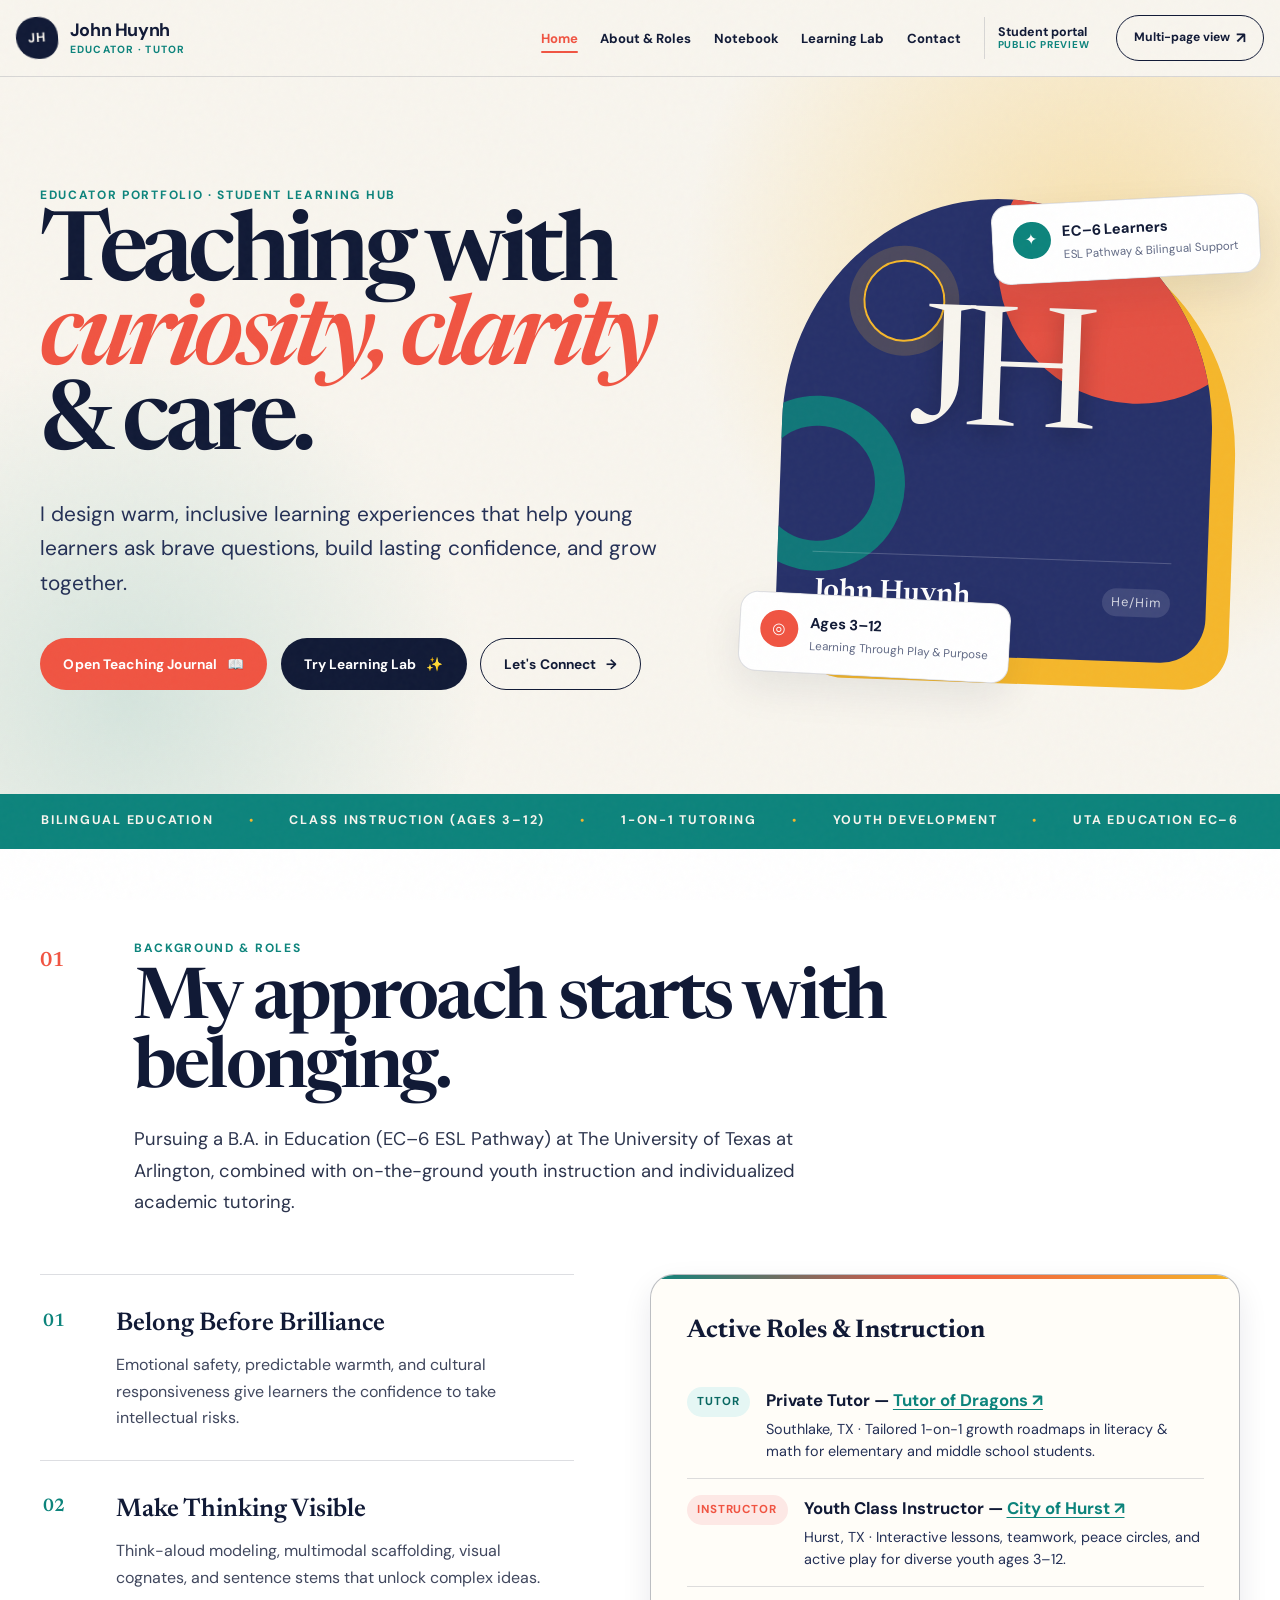
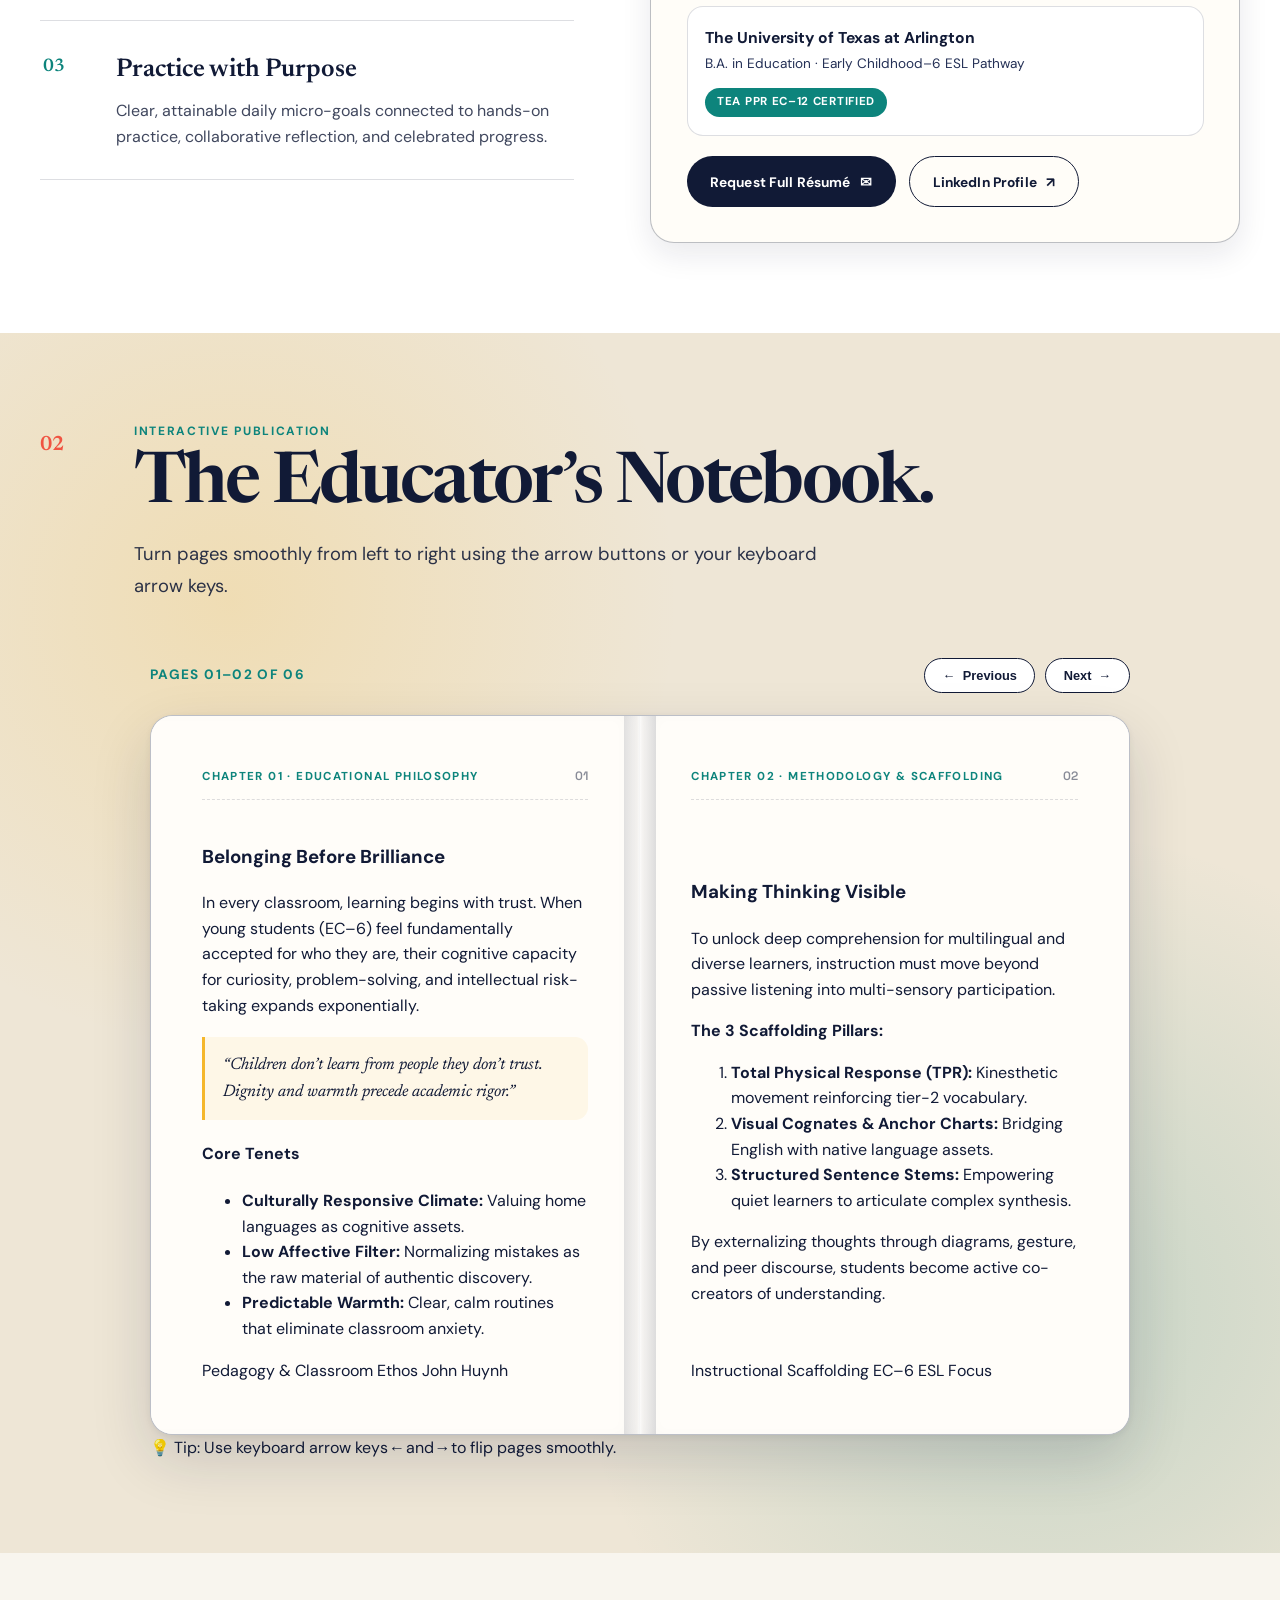
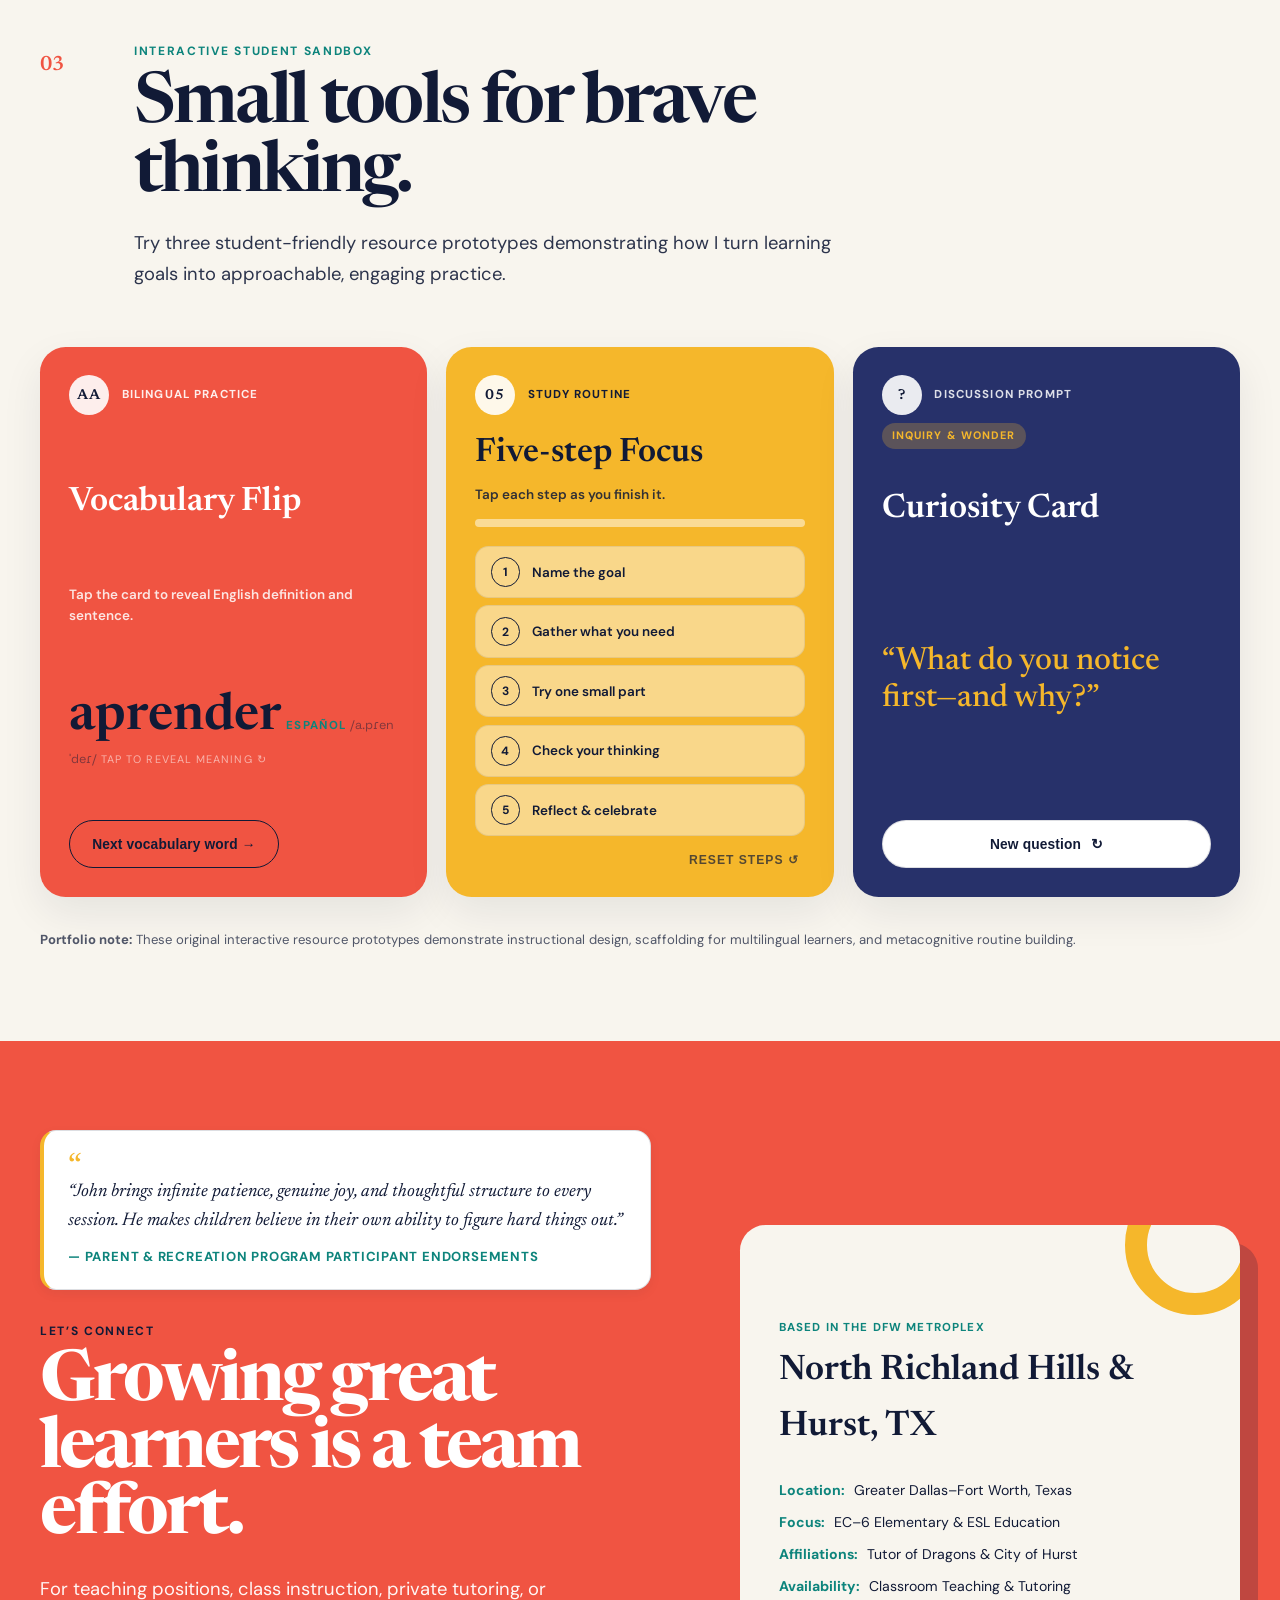
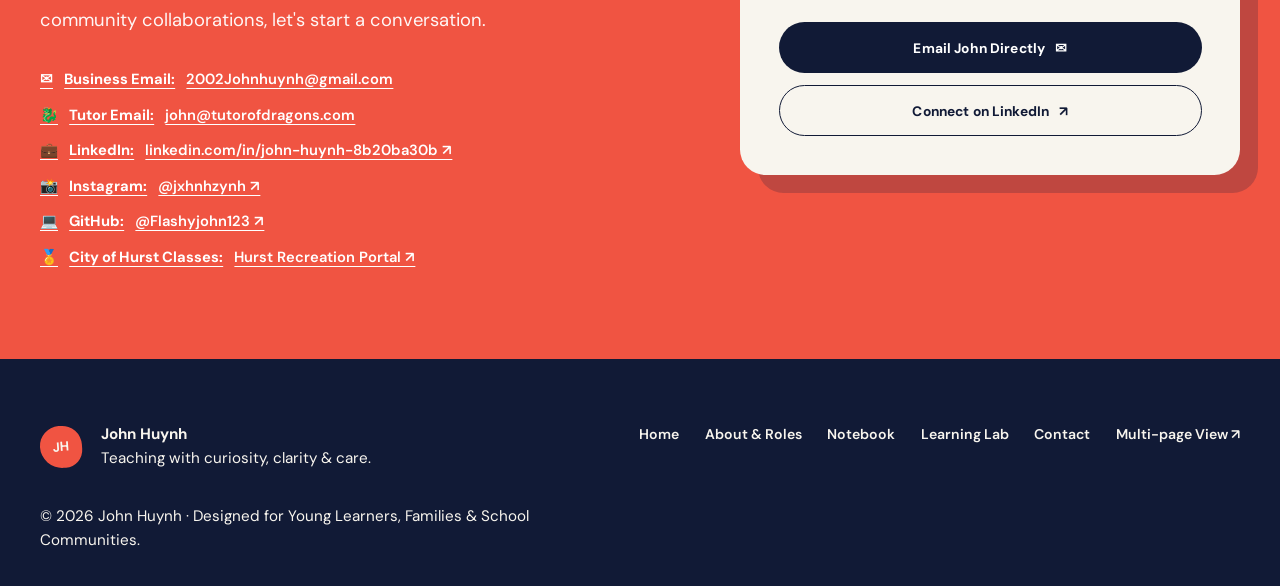
==== commit 5cac1883: "Streamline main portfolio: consolidate 10 sections into 5 focused high-impact sections while preserv" ====
--- a/index.html
+++ b/index.html
@@ -4,7 +4,7 @@
   <meta charset="utf-8" />
   <meta name="viewport" content="width=device-width, initial-scale=1" />
   <title>John Huynh — Educator &amp; Tutor Portfolio</title>
-  <meta name="description" content="Explore John Huynh’s complete educator portfolio, interactive learning lab, educator flipbook, experience, and certifications in one continuous page." />
+  <meta name="description" content="Explore John Huynh’s educator portfolio, interactive teaching journal, learning lab, background, and contact details." />
   <meta property="og:title" content="John Huynh — Educator &amp; Tutor Portfolio" />
   <meta property="og:description" content="Teaching with curiosity, clarity &amp; care. Bilingual EC–6 educator, class instructor, and private tutor." />
   <link rel="stylesheet" href="css/style.css" />
@@ -13,7 +13,7 @@
 <body>
   <a class="skip-link" href="#main-content">Skip to content</a>
 
-  <!-- SITE HEADER (Sticky, matching image-1.png & Reference) -->
+  <!-- SITE HEADER (Streamlined 5-Tab Navigation) -->
   <header class="site-header">
     <nav class="nav-shell" aria-label="Primary navigation">
       <a class="brand" href="index.html#home">
@@ -32,14 +32,9 @@
       <div class="nav-menu" id="site-menu">
         <div class="nav-links">
           <a href="#home" class="active" aria-current="page">Home</a>
-          <a href="#about">About</a>
-          <a href="#book">Book</a>
+          <a href="#about">About &amp; Roles</a>
+          <a href="#book">Notebook</a>
           <a href="#projects">Learning Lab</a>
-          <a href="#experience">Experience</a>
-          <a href="#education">Education</a>
-          <a href="#skills">Skills</a>
-          <a href="#resume">Résumé</a>
-          <a href="#testimonials">Testimonials</a>
           <a href="#contact">Contact</a>
         </div>
         <a class="student-link" href="student.html">
@@ -53,7 +48,7 @@
   </header>
 
   <main id="main-content">
-    <!-- HERO SECTION -->
+    <!-- 1. HERO SECTION -->
     <section class="hero section-block" id="home" aria-labelledby="hero-title">
       <div class="hero-grid content-shell">
         <div class="hero-copy">
@@ -67,14 +62,14 @@
             I design warm, inclusive learning experiences that help young learners ask brave questions, build lasting confidence, and grow together.
           </p>
           <div class="button-row">
+            <a class="button button-coral" href="#book">
+              Open Teaching Journal <span aria-hidden="true">📖</span>
+            </a>
             <a class="button button-primary" href="#projects">
-              Explore the Learning Lab <span aria-hidden="true">→</span>
-            </a>
-            <a class="button button-coral" href="#book">
-              Open Educator's Book <span aria-hidden="true">📖</span>
+              Try Learning Lab <span aria-hidden="true">✨</span>
             </a>
             <a class="button button-ghost" href="#contact">
-              Get in touch
+              Let's Connect <span aria-hidden="true">→</span>
             </a>
           </div>
         </div>
@@ -90,95 +85,121 @@
           </div>
           <div class="note-card note-one">
             <span aria-hidden="true">✦</span>
-            <strong>EC–6 learners</strong>
-            <small>ESL pathway &amp; Bilingual focus</small>
+            <strong>EC–6 Learners</strong>
+            <small>ESL Pathway &amp; Bilingual Support</small>
           </div>
           <div class="note-card note-two">
             <span aria-hidden="true">◎</span>
-            <strong>3–12 years</strong>
-            <small>Learning through play &amp; purpose</small>
+            <strong>Ages 3–12</strong>
+            <small>Learning Through Play &amp; Purpose</small>
           </div>
         </div>
       </div>
 
       <div class="hero-ribbon" aria-label="Professional focus">
-        <span>Bilingual education</span>
+        <span>Bilingual Education</span>
         <i>•</i>
-        <span>Class instruction</span>
+        <span>Class Instruction (Ages 3–12)</span>
         <i>•</i>
-        <span>One-on-one tutoring</span>
+        <span>1-on-1 Tutoring</span>
         <i>•</i>
-        <span>Youth development</span>
+        <span>Youth Development</span>
         <i>•</i>
-        <span>UTA Education</span>
+        <span>UTA Education EC–6</span>
       </div>
     </section>
 
-    <!-- SECTION 01: ABOUT -->
+    <!-- 2. ABOUT & BACKGROUND (Unified Snapshot: Philosophy, Key Roles & Credentials) -->
     <section class="section-block about-section" id="about" aria-labelledby="about-title">
       <div class="content-shell">
         <header class="section-heading">
           <span class="section-number">01</span>
           <div>
-            <p class="eyebrow">A learner who teaches</p>
+            <p class="eyebrow">Background &amp; Roles</p>
             <h2 id="about-heading">My approach starts with belonging.</h2>
+            <p class="section-intro">
+              Pursuing a B.A. in Education (EC–6 ESL Pathway) at The University of Texas at Arlington, combined with on-the-ground youth instruction and individualized academic tutoring.
+            </p>
           </div>
         </header>
 
         <div class="about-grid">
-          <div class="about-copy" id="about-title">
-            <p>
-              I am pursuing a Bachelor of Arts in Education with Early Childhood–6 ESL Certification at <strong>The University of Texas at Arlington</strong>. My work centers on dynamic, standards-aligned lesson plans that invite teamwork, problem-solving, and inclusive growth for learners ages 3–12.
-            </p>
-            <p>
-              Across tutoring at <strong>Tutor of Dragons</strong> in Southlake, leading active youth classes at the <strong>Hurst Recreation Center</strong>, caregiving, and community recreation, I practice classroom management, active listening, and conflict resolution every single day.
-            </p>
-            <p>
-              I am growing toward a classroom where culture is valued, communication is clear, and every learner has a real path into the lesson.
-            </p>
-            <p class="human-note">
-              <span aria-hidden="true">↳</span>
-              Outside of teaching, I play tennis, string rackets with precision, work out, and read educational literature.
-            </p>
-          </div>
-
+          <!-- Left: Teaching Principles -->
           <div class="principles-list">
             <article>
               <span>01</span>
               <div>
-                <h3>Belong before brilliance</h3>
-                <p>Trust, clarity, and cultural responsiveness give learners the emotional safety required to take intellectual risks and embrace challenging questions.</p>
+                <h3>Belong Before Brilliance</h3>
+                <p>Emotional safety, predictable warmth, and cultural responsiveness give learners the confidence to take intellectual risks.</p>
               </div>
             </article>
             <article>
               <span>02</span>
               <div>
-                <h3>Make thinking visible</h3>
-                <p>Model the process through think-alouds, invite curious dialogue, and provide students with multimodal ways to demonstrate their understanding.</p>
+                <h3>Make Thinking Visible</h3>
+                <p>Think-aloud modeling, multimodal scaffolding, visual cognates, and sentence stems that unlock complex ideas.</p>
               </div>
             </article>
             <article>
               <span>03</span>
               <div>
-                <h3>Practice with purpose</h3>
-                <p>Connect every activity to an attainable, transparent goal, then reflect, adjust collaboratively, and celebrate meaningful progress.</p>
+                <h3>Practice with Purpose</h3>
+                <p>Clear, attainable daily micro-goals connected to hands-on practice, collaborative reflection, and celebrated progress.</p>
               </div>
             </article>
           </div>
+
+          <!-- Right: Key Roles & Credentials Card -->
+          <div class="compact-creds-card">
+            <h3>Active Roles &amp; Instruction</h3>
+            
+            <div class="compact-role">
+              <div class="compact-role-badge">Tutor</div>
+              <div>
+                <h4>Private Tutor — <a href="https://tutorofdragons.com/" target="_blank" rel="noopener noreferrer">Tutor of Dragons ↗</a></h4>
+                <p>Southlake, TX · Tailored 1-on-1 growth roadmaps in literacy &amp; math for elementary and middle school students.</p>
+              </div>
+            </div>
+
+            <div class="compact-role">
+              <div class="compact-role-badge coral">Instructor</div>
+              <div>
+                <h4>Youth Class Instructor — <a href="https://txhurst.myvscloud.com/webtrac/web/splash.html?interfaceparameter=webtrac_1" target="_blank" rel="noopener noreferrer">City of Hurst ↗</a></h4>
+                <p>Hurst, TX · Interactive lessons, teamwork, peace circles, and active play for diverse youth ages 3–12.</p>
+              </div>
+            </div>
+
+            <div class="compact-edu-strip">
+              <div>
+                <strong>The University of Texas at Arlington</strong>
+                <span>B.A. in Education · Early Childhood–6 ESL Pathway</span>
+              </div>
+              <span class="edu-tag">TEA PPR EC–12 Certified</span>
+            </div>
+
+            <div class="button-row" style="margin-top: 1.25rem;">
+              <a class="button button-primary" href="mailto:2002Johnhuynh@gmail.com?subject=Request%20for%20John%20Huynh%20Resume">
+                Request Full Résumé <span aria-hidden="true">✉</span>
+              </a>
+              <a class="button button-ghost" href="https://www.linkedin.com/in/john-huynh-8b20ba30b" target="_blank" rel="noopener noreferrer">
+                LinkedIn Profile <span aria-hidden="true">↗</span>
+              </a>
+            </div>
+          </div>
         </div>
       </div>
     </section>
 
-    <!-- SECTION 02: INTERACTIVE FLIPBOOK -->
+    <!-- 3. INTERACTIVE FLIPBOOK (Flipping Teaching Journal) -->
     <section class="section-block book-section" id="book" aria-labelledby="book-title">
       <div class="content-shell">
         <header class="section-heading">
           <span class="section-number">02</span>
           <div>
-            <p class="eyebrow">The Educator’s Notebook</p>
-            <h2 id="book-title">Flip through my teaching journal.</h2>
+            <p class="eyebrow">Interactive Publication</p>
+            <h2 id="book-title">The Educator’s Notebook.</h2>
             <p class="section-intro">
-              An interactive two-page notebook demonstrating core instructional strategies, tutoring frameworks, and classroom insights. Flip pages smoothly from left to right.
+              Turn pages smoothly from left to right using the arrow buttons or your keyboard arrow keys.
             </p>
           </div>
         </header>
@@ -198,64 +219,87 @@
             </div>
           </div>
 
-          <!-- 3D Open Book Container -->
-          <div class="book-container" id="interactive-book">
+          <!-- Book spread container -->
+          <div class="book-container" id="book-spread" role="region" aria-live="polite">
             <div class="book-spine-line" aria-hidden="true"></div>
-            <div class="book-page book-page-left">
-              <!-- Rendered dynamically by js/main.js -->
-            </div>
-            <div class="book-page book-page-right">
-              <!-- Rendered dynamically by js/main.js -->
-            </div>
-          </div>
-
-          <div class="book-indicators" id="book-dots" role="tablist" aria-label="Book page navigation">
-            <!-- Rendered dynamically by js/main.js -->
+
+            <!-- Page 1 (Left) -->
+            <article class="book-page book-page-left" id="page-left">
+              <div class="book-page-header">
+                <span class="book-chapter">Chapter 01 · Educational Philosophy</span>
+                <span class="book-page-num">01</span>
+              </div>
+              <div class="book-body">
+                <h3>Belonging Before Brilliance</h3>
+                <p>
+                  In every classroom, learning begins with trust. When young students (EC–6) feel fundamentally accepted for who they are, their cognitive capacity for curiosity, problem-solving, and intellectual risk-taking expands exponentially.
+                </p>
+                <div class="book-quote-callout">
+                  “Children don’t learn from people they don’t trust. Dignity and warmth precede academic rigor.”
+                </div>
+                <h4>Core Tenets</h4>
+                <ul>
+                  <li><strong>Culturally Responsive Climate:</strong> Valuing home languages as cognitive assets.</li>
+                  <li><strong>Low Affective Filter:</strong> Normalizing mistakes as the raw material of authentic discovery.</li>
+                  <li><strong>Predictable Warmth:</strong> Clear, calm routines that eliminate classroom anxiety.</li>
+                </ul>
+              </div>
+              <footer class="book-footer">
+                <span>Pedagogy &amp; Classroom Ethos</span>
+                <span>John Huynh</span>
+              </footer>
+            </article>
+
+            <!-- Page 2 (Right) -->
+            <article class="book-page book-page-right" id="page-right">
+              <div class="book-page-header">
+                <span class="book-chapter">Chapter 02 · Methodology &amp; Scaffolding</span>
+                <span class="book-page-num">02</span>
+              </div>
+              <div class="book-body">
+                <h3>Making Thinking Visible</h3>
+                <p>
+                  To unlock deep comprehension for multilingual and diverse learners, instruction must move beyond passive listening into multi-sensory participation.
+                </p>
+                <div class="book-highlight-box">
+                  <strong>The 3 Scaffolding Pillars:</strong>
+                  <ol>
+                    <li><strong>Total Physical Response (TPR):</strong> Kinesthetic movement reinforcing tier-2 vocabulary.</li>
+                    <li><strong>Visual Cognates &amp; Anchor Charts:</strong> Bridging English with native language assets.</li>
+                    <li><strong>Structured Sentence Stems:</strong> Empowering quiet learners to articulate complex synthesis.</li>
+                  </ol>
+                </div>
+                <p>
+                  By externalizing thoughts through diagrams, gesture, and peer discourse, students become active co-creators of understanding.
+                </p>
+              </div>
+              <footer class="book-footer">
+                <span>Instructional Scaffolding</span>
+                <span>EC–6 ESL Focus</span>
+              </footer>
+            </article>
+          </div>
+
+          <div class="book-keyboard-hint">
+            <span aria-hidden="true">💡</span> Tip: Use keyboard arrow keys <kbd>←</kbd> and <kbd>→</kbd> to flip pages smoothly.
           </div>
         </div>
       </div>
     </section>
 
-    <!-- SECTION 03: LEARNING LAB -->
-    <section class="section-block projects-section" id="projects" aria-labelledby="projects-title">
+    <!-- 4. LEARNING LAB (Interactive Student Sandbox: Vocab Flip, 5-Step Focus & Curiosity Deck) -->
+    <section class="section-block lab-section" id="projects" aria-labelledby="lab-title">
       <div class="content-shell">
         <header class="section-heading">
           <span class="section-number">03</span>
           <div>
-            <p class="eyebrow">Learning Lab</p>
-            <h2 id="projects-title">Small tools for brave thinking.</h2>
+            <p class="eyebrow">Interactive Student Sandbox</p>
+            <h2 id="lab-title">Small tools for brave thinking.</h2>
             <p class="section-intro">
-              Try three student-friendly resource prototypes. They demonstrate how I turn learning goals into clear, approachable, and engaging practice.
+              Try three student-friendly resource prototypes demonstrating how I turn learning goals into approachable, engaging practice.
             </p>
           </div>
         </header>
-
-        <div class="resource-index" aria-label="Learning resource overview">
-          <article>
-            <span class="resource-mark">Aa</span>
-            <div>
-              <p>Bilingual practice</p>
-              <h3>Vocabulary Flip</h3>
-              <span>Interactive · Tap to Flip</span>
-            </div>
-          </article>
-          <article>
-            <span class="resource-mark">05</span>
-            <div>
-              <p>Study routine</p>
-              <h3>Five-step Focus</h3>
-              <span>Interactive · Tap Checklist</span>
-            </div>
-          </article>
-          <article>
-            <span class="resource-mark">?</span>
-            <div>
-              <p>Discussion prompts</p>
-              <h3>Curiosity Cards</h3>
-              <span>Interactive · Shuffle</span>
-            </div>
-          </article>
-        </div>
 
         <div class="lab-grid">
           <!-- Tool 1: Vocabulary Flip -->
@@ -265,16 +309,28 @@
               <span>Bilingual Practice</span>
             </div>
             <h3>Vocabulary Flip</h3>
-            
-            <div class="flash-card-scene">
-              <button class="flash-card" id="vocab-card" type="button" aria-label="Flip card">
-                <!-- Injected via JavaScript -->
-              </button>
-            </div>
-
-            <button class="text-button" id="vocab-next-btn" type="button">
-              Next vocabulary word <span aria-hidden="true">→</span>
-            </button>
+            <p class="tool-instruction">Tap the card to reveal English definition and sentence.</p>
+
+            <div class="vocab-card-wrap">
+              <div class="vocab-card" id="vocab-card" tabindex="0" role="button" aria-label="Vocabulary flashcard. Click to flip.">
+                <div class="vocab-face vocab-front">
+                  <span class="vocab-lang">Español · Spanish</span>
+                  <div class="vocab-word">aprender</div>
+                  <div class="vocab-meta">[ah-pren-DEHR] · verb</div>
+                  <span class="vocab-prompt">Tap to flip ↻</span>
+                </div>
+                <div class="vocab-face vocab-back">
+                  <span class="vocab-lang">English Meaning</span>
+                  <div class="vocab-definition">To acquire knowledge or skill through study, experience, or being taught.</div>
+                  <div class="vocab-example">“Every mistake helps our brains grow and learn something new.”</div>
+                  <span class="vocab-prompt">Tap to flip back ↺</span>
+                </div>
+              </div>
+            </div>
+
+            <div class="tool-actions">
+              <button class="button button-ghost" id="vocab-next-btn" type="button">Next vocabulary word →</button>
+            </div>
           </article>
 
           <!-- Tool 2: Five-step Focus -->
@@ -348,367 +404,22 @@
       </div>
     </section>
 
-    <!-- SECTION 04: EXPERIENCE -->
-    <section class="section-block experience-section" id="experience" aria-labelledby="experience-title">
-      <div class="content-shell">
-        <header class="section-heading">
-          <span class="section-number">04</span>
-          <div>
-            <p class="eyebrow">Experience</p>
-            <h2 id="experience-title">Service, instruction &amp; steady growth.</h2>
-            <p class="section-intro">
-              Each role strengthens the same practice: listen closely, create clear structure, and help every learner feel supported and capable.
-            </p>
-          </div>
-        </header>
-
-        <div class="timeline">
-          <!-- Role 1 -->
-          <article class="timeline-item">
-            <div class="timeline-dot teal">01</div>
-            <div class="timeline-card">
-              <div class="timeline-meta">
-                <span>Aug 2026 – Present</span>
-                <span>Southlake, Texas</span>
-              </div>
-              <h3>Private Tutor</h3>
-              <p class="organization">
-                <a href="https://tutorofdragons.com/" target="_blank" rel="noopener noreferrer">Tutor of Dragons ↗</a> · Part-time · On-site &amp; 1-on-1
-              </p>
-              <p>
-                Provides targeted one-on-one and individualized academic instruction for elementary and middle school students. Crafts tailored growth roadmaps, monitors foundational mastery in literacy and math, and maintains regular progress communication with families.
-              </p>
-              <div class="timeline-tags">
-                <span class="timeline-tag">1-on-1 Tutoring</span>
-                <span class="timeline-tag">Literacy &amp; Math</span>
-                <span class="timeline-tag">Individualized Roadmaps</span>
-                <span class="timeline-tag">Parent Partnerships</span>
-              </div>
-            </div>
-          </article>
-
-          <!-- Role 2 -->
-          <article class="timeline-item">
-            <div class="timeline-dot coral">02</div>
-            <div class="timeline-card">
-              <div class="timeline-meta">
-                <span>May 2025 – Present</span>
-                <span>Hurst, Texas</span>
-              </div>
-              <h3>Class Instructor</h3>
-              <p class="organization">
-                <a href="https://txhurst.myvscloud.com/webtrac/web/splash.html?interfaceparameter=webtrac_1" target="_blank" rel="noopener noreferrer">Hurst Recreation Center ↗</a> · Contract · On-site
-              </p>
-              <p>
-                Builds a structured, positive class climate and designs engaging lessons for diverse youth learners ages 3–12. Emphasizes problem-solving, teamwork, active learning, and healthy social-emotional development.
-              </p>
-              <div class="timeline-tags">
-                <span class="timeline-tag">Ages 3–12</span>
-                <span class="timeline-tag">Classroom Management</span>
-                <span class="timeline-tag">Active Play &amp; Purpose</span>
-                <span class="timeline-tag">Youth Programs</span>
-              </div>
-            </div>
-          </article>
-
-          <!-- Role 3 -->
-          <article class="timeline-item">
-            <div class="timeline-dot gold">03</div>
-            <div class="timeline-card">
-              <div class="timeline-meta">
-                <span>Jan 2025 – Present</span>
-                <span>Arlington, Texas</span>
-              </div>
-              <h3>Caregiver</h3>
-              <p class="organization">WILCARE DALLAS INC · Part-time · On-site</p>
-              <p>
-                Supports individuals through attentive, relationship-centered care, active listening, patience, and empathetic daily assistance.
-              </p>
-              <div class="timeline-tags">
-                <span class="timeline-tag">Empathetic Care</span>
-                <span class="timeline-tag">Active Listening</span>
-                <span class="timeline-tag">Relationship-Centered</span>
-              </div>
-            </div>
-          </article>
-
-          <!-- Role 4 -->
-          <article class="timeline-item">
-            <div class="timeline-dot indigo">04</div>
-            <div class="timeline-card">
-              <div class="timeline-meta">
-                <span>Aug 2024 – Present</span>
-                <span>Hurst, Texas</span>
-              </div>
-              <h3>Guest Services Associate</h3>
-              <p class="organization">City of Hurst · Part-time · On-site</p>
-              <p>
-                Contributes to a welcoming, orderly community environment by assisting patrons, resolving questions with care, and coordinating facility activities.
-              </p>
-              <div class="timeline-tags">
-                <span class="timeline-tag">Community Service</span>
-                <span class="timeline-tag">Conflict Resolution</span>
-                <span class="timeline-tag">Hospitality</span>
-              </div>
-            </div>
-          </article>
-
-          <!-- Role 5 -->
-          <article class="timeline-item">
-            <div class="timeline-dot teal">05</div>
-            <div class="timeline-card">
-              <div class="timeline-meta">
-                <span>Aug 2024 – Present</span>
-                <span>Hurst, Texas</span>
-              </div>
-              <h3>Tennis Attendant &amp; Contracted Racket Stringer</h3>
-              <p class="organization">City of Hurst · Part-time / Contract · On-site</p>
-              <p>
-                Combines customer care, technical precision, and passion for athletics. Provides specialized stringing for competitive and recreational tennis players.
-              </p>
-              <div class="timeline-tags">
-                <span class="timeline-tag">Athletic Leadership</span>
-                <span class="timeline-tag">Technical Precision</span>
-                <span class="timeline-tag">Tennis Enthusiast</span>
-              </div>
-            </div>
-          </article>
-        </div>
-      </div>
-    </section>
-
-    <!-- SECTION 05: EDUCATION & CREDENTIALS -->
-    <section class="section-block education-section" id="education" aria-labelledby="education-title">
-      <div class="content-shell">
-        <header class="section-heading">
-          <span class="section-number">05</span>
-          <div>
-            <p class="eyebrow">Education &amp; Credentials</p>
-            <h2 id="education-title">Preparing for the classroom.</h2>
-            <p class="section-intro">
-              Rigorous university preparation paired with state educator certifications and specialized ed-tech training.
-            </p>
-          </div>
-        </header>
-
-        <div class="education-layout">
-          <div class="education-list">
-            <article>
-              <span class="school-mark" aria-hidden="true">UTA</span>
-              <div>
-                <p class="date-label">2021 – 2026</p>
-                <h3>The University of Texas at Arlington</h3>
-                <p>Bachelor of Arts in Education, Early Childhood Education &amp; Teaching</p>
-                <span class="pill">Early Childhood–6 ESL Pathway</span>
-              </div>
-            </article>
-
-            <article>
-              <span class="school-mark" aria-hidden="true">RHS</span>
-              <div>
-                <p class="date-label">Aug 2016 – May 2020</p>
-                <h3>Richland High School</h3>
-                <p>High School Diploma · North Richland Hills, TX</p>
-                <span class="pill">Magna cum laude Honors</span>
-              </div>
-            </article>
-          </div>
-
-          <aside class="credential-board">
-            <p class="eyebrow">Featured Certifications &amp; Licenses</p>
-
-            <article>
-              <span aria-hidden="true">✓</span>
-              <div>
-                <h3>Pedagogy and Professional Responsibilities (PPR) EC–12</h3>
-                <p>Texas Education Agency (TEA)</p>
-                <small>Issued April 2026</small>
-              </div>
-            </article>
-
-            <article>
-              <span aria-hidden="true">✓</span>
-              <div>
-                <h3>Google Classroom Certification</h3>
-                <p>Edpuzzle</p>
-                <small>Issued May 2026</small>
-              </div>
-            </article>
-
-            <article>
-              <span aria-hidden="true">✓</span>
-              <div>
-                <h3>ESL Supplemental Preparation</h3>
-                <p>University of Texas at Arlington</p>
-                <small>Bilingual &amp; Multilingual Scaffolding</small>
-              </div>
-            </article>
-
-            <article>
-              <span aria-hidden="true">✓</span>
-              <div>
-                <h3>CPR / First Aid &amp; AED Certified</h3>
-                <p>Youth Safety &amp; Recreation Standards</p>
-                <small>Active Certification</small>
-              </div>
-            </article>
-          </aside>
-        </div>
-      </div>
-    </section>
-
-    <!-- SECTION 06: SKILLS -->
-    <section class="section-block skills-section" id="skills" aria-labelledby="skills-title">
-      <div class="content-shell">
-        <header class="section-heading">
-          <span class="section-number">06</span>
-          <div>
-            <p class="eyebrow">Skills &amp; Competencies</p>
-            <h2 id="skills-title">The craft behind the care.</h2>
-            <p class="section-intro">
-              A comprehensive educator toolkit for designing lessons, facilitating active groups, and guiding individual young learners.
-            </p>
-          </div>
-        </header>
-
-        <div class="skill-board">
-          <article>
-            <span class="skill-index">01</span>
-            <h3>Learning Design</h3>
-            <ul>
-              <li>Lesson Planning</li>
-              <li>TEKS Standards Alignment</li>
-              <li>Individualized Instruction</li>
-              <li>Problem-Solving Inquiry</li>
-              <li>Multisensory Phonics</li>
-              <li>Hands-on Manipulatives</li>
-            </ul>
-          </article>
-
-          <article>
-            <span class="skill-index">02</span>
-            <h3>Classroom Culture</h3>
-            <ul>
-              <li>Classroom Management</li>
-              <li>Inclusive Learning Environments</li>
-              <li>Teamwork &amp; Group Dynamics</li>
-              <li>Conflict Resolution &amp; Peace Circles</li>
-              <li>Positive Behavior Routines</li>
-              <li>Low Affective Filter</li>
-            </ul>
-          </article>
-
-          <article>
-            <span class="skill-index">03</span>
-            <h3>Learner Support</h3>
-            <ul>
-              <li>Early Childhood Education (Ages 3–12)</li>
-              <li>1-on-1 Academic Tutoring</li>
-              <li>Active Listening &amp; Mentorship</li>
-              <li>Youth Development &amp; Play</li>
-              <li>Differentiated Instruction</li>
-              <li>Confidence Acceleration</li>
-            </ul>
-          </article>
-
-          <article>
-            <span class="skill-index">04</span>
-            <h3>Communication &amp; Community</h3>
-            <ul>
-              <li>Family-Minded Communication</li>
-              <li>Bilingual / ESL Focus</li>
-              <li>Sentence Stem Scaffolding</li>
-              <li>Community Guest Services</li>
-              <li>Athletic Coaching (Tennis)</li>
-              <li>Collaboration with Staff</li>
-            </ul>
-          </article>
-        </div>
-      </div>
-    </section>
-
-    <!-- SECTION 07: RÉSUMÉ -->
-    <section class="section-block resume-section" id="resume" aria-labelledby="resume-title">
-      <div class="content-shell">
-        <header class="section-heading">
-          <span class="section-number">07</span>
-          <div>
-            <p class="eyebrow">Résumé Snapshot</p>
-            <h2 id="resume-title">The quick professional summary.</h2>
-          </div>
-        </header>
-
-        <div class="resume-card">
-          <div class="resume-preview" aria-hidden="true">
-            <span></span>
-            <span></span>
-            <span></span>
-            <span></span>
-            <span></span>
-            <span></span>
-          </div>
-
-          <div>
-            <p class="eyebrow">Career Highlights</p>
-            <h3>Verified Experience &amp; Academic Honors</h3>
-            <p>
-              John Huynh is an aspiring bilingual elementary educator (EC–6 ESL) graduating from The University of Texas at Arlington with proven field experience instructing classes at the City of Hurst and delivering 1-on-1 tutoring at Tutor of Dragons.
-            </p>
-            <div class="button-row" style="margin-top: 1.5rem;">
-              <a class="button button-primary" href="mailto:2002Johnhuynh@gmail.com?subject=Request%20for%20John%20Huynh%20Resume">
-                Request Full PDF Résumé <span aria-hidden="true">✉</span>
-              </a>
-              <a class="button button-ghost" href="https://www.linkedin.com/in/john-huynh-8b20ba30b" target="_blank" rel="noopener noreferrer">
-                View on LinkedIn <span aria-hidden="true">↗</span>
-              </a>
-            </div>
-            <p class="placeholder-label">
-              Official document: add <code>public/John-Huynh-Resume.pdf</code> or contact directly for full portfolio packets.
-            </p>
-          </div>
-        </div>
-      </div>
-    </section>
-
-    <!-- SECTION 08: TESTIMONIALS -->
-    <section class="section-block testimonials-section" id="testimonials" aria-labelledby="testimonials-title">
-      <div class="content-shell">
-        <header class="section-heading">
-          <span class="section-number">08</span>
-          <div>
-            <p class="eyebrow">Testimonials &amp; Endorsements</p>
-            <h2 id="testimonials-heading">Real voices belong here.</h2>
-          </div>
-        </header>
-
-        <div class="testimonial-empty">
-          <span class="quote-mark" aria-hidden="true">“</span>
-          <div>
-            <h3>What families and students say:</h3>
-            <p>
-              “John brings infinite patience, genuine joy, and thoughtful structure to every session. He doesn’t just teach lessons—he makes our children believe in their own ability to figure hard things out.”
-            </p>
-            <p style="font-weight: 700; color: var(--gold); margin-top: 0.8rem;">
-              — Parent &amp; Recreation Program Participant Endorsements
-            </p>
-            <div class="testimonial-slots" aria-hidden="true">
-              <i></i>
-              <i></i>
-              <i></i>
-            </div>
-          </div>
-        </div>
-      </div>
-    </section>
-
-    <!-- SECTION 09: CONTACT -->
+    <!-- 5. TESTIMONIAL & CONTACT (Consolidated Connection Hub) -->
     <section class="section-block contact-section" id="contact" aria-labelledby="contact-title">
       <div class="content-shell contact-grid">
         <div>
-          <p class="eyebrow">Let’s connect</p>
+          <div class="quote-mini">
+            <span class="quote-mark" aria-hidden="true">“</span>
+            <p>
+              “John brings infinite patience, genuine joy, and thoughtful structure to every session. He makes children believe in their own ability to figure hard things out.”
+            </p>
+            <small>— Parent &amp; Recreation Program Participant Endorsements</small>
+          </div>
+
+          <p class="eyebrow" style="margin-top: 2rem;">Let’s connect</p>
           <h2 id="contact-title">Growing great learners is a team effort.</h2>
           <p class="contact-desc">
-            For teaching opportunities, class instruction, private tutoring, or community collaborations, let's start a conversation.
+            For teaching positions, class instruction, private tutoring, or community collaborations, let's start a conversation.
           </p>
           
           <div class="contact-channels">
@@ -719,7 +430,7 @@
               <span>🐉</span> <strong>Tutor Email:</strong> john@tutorofdragons.com
             </a>
             <a class="channel-link" href="https://www.linkedin.com/in/john-huynh-8b20ba30b" target="_blank" rel="noopener noreferrer">
-              <span>💼</span> <strong>LinkedIn Profile:</strong> linkedin.com/in/john-huynh-8b20ba30b ↗
+              <span>💼</span> <strong>LinkedIn:</strong> linkedin.com/in/john-huynh-8b20ba30b ↗
             </a>
             <a class="channel-link" href="https://instagram.com/jxhnhzynh" target="_blank" rel="noopener noreferrer">
               <span>📸</span> <strong>Instagram:</strong> @jxhnhzynh ↗
@@ -770,17 +481,16 @@
       </div>
 
       <div class="footer-links">
-        <a href="https://www.linkedin.com/in/john-huynh-8b20ba30b" target="_blank" rel="noreferrer">LinkedIn ↗</a>
-        <a href="https://instagram.com/jxhnhzynh" target="_blank" rel="noreferrer">Instagram ↗</a>
-        <a href="https://github.com/Flashyjohn123" target="_blank" rel="noreferrer">GitHub ↗</a>
-        <a href="student.html">Student portal</a>
-        <a href="multi.html">Multi-page view</a>
-        <a href="#home">Back to top ↑</a>
-      </div>
-
-      <p class="footer-note">
-        <span>Profile details verified · The University of Texas at Arlington, Tutor of Dragons &amp; City of Hurst</span>
-        <span>© 2026 John Huynh. All rights reserved.</span>
+        <a href="#home">Home</a>
+        <a href="#about">About &amp; Roles</a>
+        <a href="#book">Notebook</a>
+        <a href="#projects">Learning Lab</a>
+        <a href="#contact">Contact</a>
+        <a href="multi.html">Multi-page View ↗</a>
+      </div>
+
+      <p class="copyright">
+        © 2026 John Huynh · Designed for Young Learners, Families &amp; School Communities.
       </p>
     </div>
   </footer>
--- a/css/style.css
+++ b/css/style.css
@@ -37,7 +37,19 @@
 
   /* Transitions */
   --transition-fast: 0.18s ease;
-  --transition-normal: 0.28s ease;
+  --transition-normal: 0.28s cubic-bezier(0.16, 1, 0.3, 1);
+  --transition-spring: 0.45s cubic-bezier(0.34, 1.56, 0.64, 1);
+}
+
+/* Taste-Skill Film Grain Overlay (Subtle Analog Texture) */
+body::after {
+  content: "";
+  position: fixed;
+  inset: 0;
+  z-index: 999;
+  pointer-events: none;
+  opacity: 0.025;
+  background-image: url("data:image/svg+xml,%3Csvg viewBox='0 0 200 200' xmlns='http://www.w3.org/2000/svg'%3E%3Cfilter id='noiseFilter'%3E%3CfeTurbulence type='fractalNoise' baseFrequency='0.8' numOctaves='3' stitchTiles='stitch'/%3E%3C/filter%3E%3Crect width='100%25' height='100%25' filter='url(%23noiseFilter)'/%3E%3C/svg%3E");
 }
 
 *, *::before, *::after {
@@ -441,6 +453,14 @@
   border: 1.5px solid transparent;
   transition: all var(--transition-fast);
   text-decoration: none;
+  letter-spacing: 0.01em;
+}
+
+.button:active,
+.tool-btn:active,
+.page-btn:active,
+.btn-nav-primary:active {
+  transform: translateY(1.5px) scale(0.98) !important;
 }
 
 .button-primary {
@@ -810,6 +830,150 @@
   margin: 0;
   opacity: 0.8;
   line-height: 1.65;
+}
+
+/* Compact Roles & Education Card (Streamlined Snapshot) */
+.compact-creds-card {
+  background: var(--paper-card);
+  border: 1px solid var(--line-strong);
+  border-radius: 1.5rem;
+  padding: clamp(1.6rem, 3vw, 2.2rem);
+  box-shadow: var(--shadow-md);
+  position: relative;
+  overflow: hidden;
+}
+
+.compact-creds-card::before {
+  content: "";
+  position: absolute;
+  top: 0;
+  left: 0;
+  right: 0;
+  height: 4px;
+  background: linear-gradient(90deg, var(--teal), var(--coral), var(--gold));
+}
+
+.compact-creds-card h3 {
+  font-family: var(--serif);
+  font-size: 1.6rem;
+  margin: 0 0 1.25rem;
+  color: var(--ink);
+}
+
+.compact-role {
+  display: flex;
+  gap: 1rem;
+  align-items: flex-start;
+  padding: 1rem 0;
+  border-bottom: 1px solid var(--line);
+}
+
+.compact-role-badge {
+  background: var(--teal-light);
+  color: var(--teal-dark);
+  font-size: 0.72rem;
+  font-weight: 700;
+  text-transform: uppercase;
+  letter-spacing: 0.08em;
+  padding: 0.35rem 0.65rem;
+  border-radius: 999px;
+  white-space: nowrap;
+}
+
+.compact-role-badge.coral {
+  background: #fde8e5;
+  color: var(--coral);
+}
+
+.compact-role h4 {
+  margin: 0 0 0.3rem;
+  font-size: 1.05rem;
+  font-weight: 700;
+  color: var(--ink);
+}
+
+.compact-role h4 a {
+  color: var(--teal);
+  text-decoration: underline;
+  text-underline-offset: 3px;
+}
+
+.compact-role p {
+  margin: 0;
+  font-size: 0.9rem;
+  line-height: 1.5;
+  color: var(--ink-light);
+}
+
+.compact-edu-strip {
+  margin-top: 1.2rem;
+  padding: 1.1rem;
+  background: var(--white);
+  border-radius: 1rem;
+  border: 1px solid var(--line);
+  display: flex;
+  flex-wrap: wrap;
+  justify-content: space-between;
+  align-items: center;
+  gap: 0.75rem;
+}
+
+.compact-edu-strip strong {
+  display: block;
+  font-size: 0.98rem;
+  color: var(--ink);
+}
+
+.compact-edu-strip span {
+  font-size: 0.85rem;
+  color: var(--ink-light);
+}
+
+.compact-edu-strip .edu-tag {
+  background: var(--teal);
+  color: var(--white);
+  font-size: 0.72rem;
+  font-weight: 700;
+  text-transform: uppercase;
+  letter-spacing: 0.06em;
+  padding: 0.35rem 0.75rem;
+  border-radius: 999px;
+}
+
+.quote-mini {
+  background: var(--white);
+  border: 1px solid var(--line);
+  border-left: 4px solid var(--gold);
+  border-radius: 1rem;
+  padding: 1.25rem 1.5rem;
+  box-shadow: var(--shadow-sm);
+  margin-bottom: 2rem;
+}
+
+.quote-mini .quote-mark {
+  font-family: var(--serif);
+  font-size: 2.2rem;
+  line-height: 1;
+  color: var(--gold);
+  display: block;
+  margin-bottom: -0.5rem;
+}
+
+.quote-mini p {
+  font-family: var(--serif);
+  font-style: italic;
+  font-size: 1.15rem;
+  line-height: 1.55;
+  color: var(--ink);
+  margin: 0 0 0.5rem;
+}
+
+.quote-mini small {
+  font-size: 0.82rem;
+  font-weight: 700;
+  color: var(--teal);
+  text-transform: uppercase;
+  letter-spacing: 0.06em;
 }
 
 /* ==========================================================================
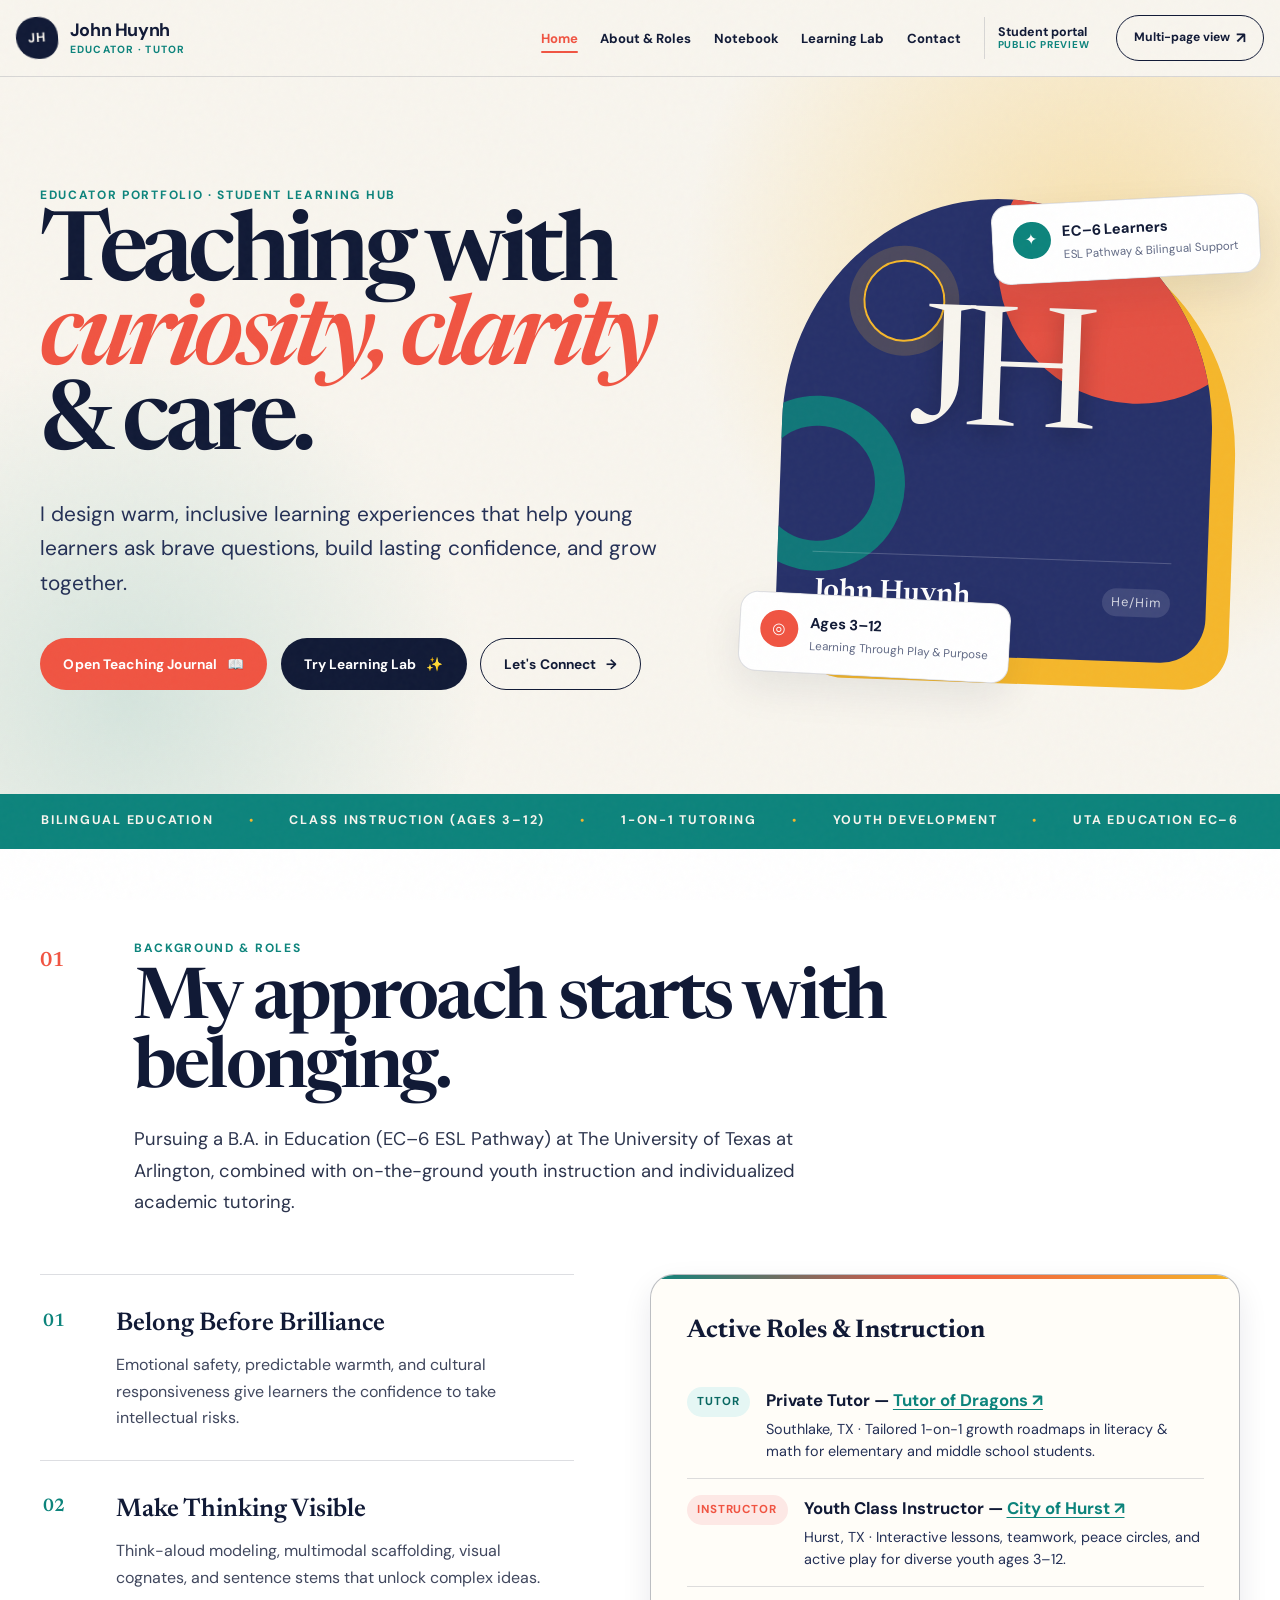
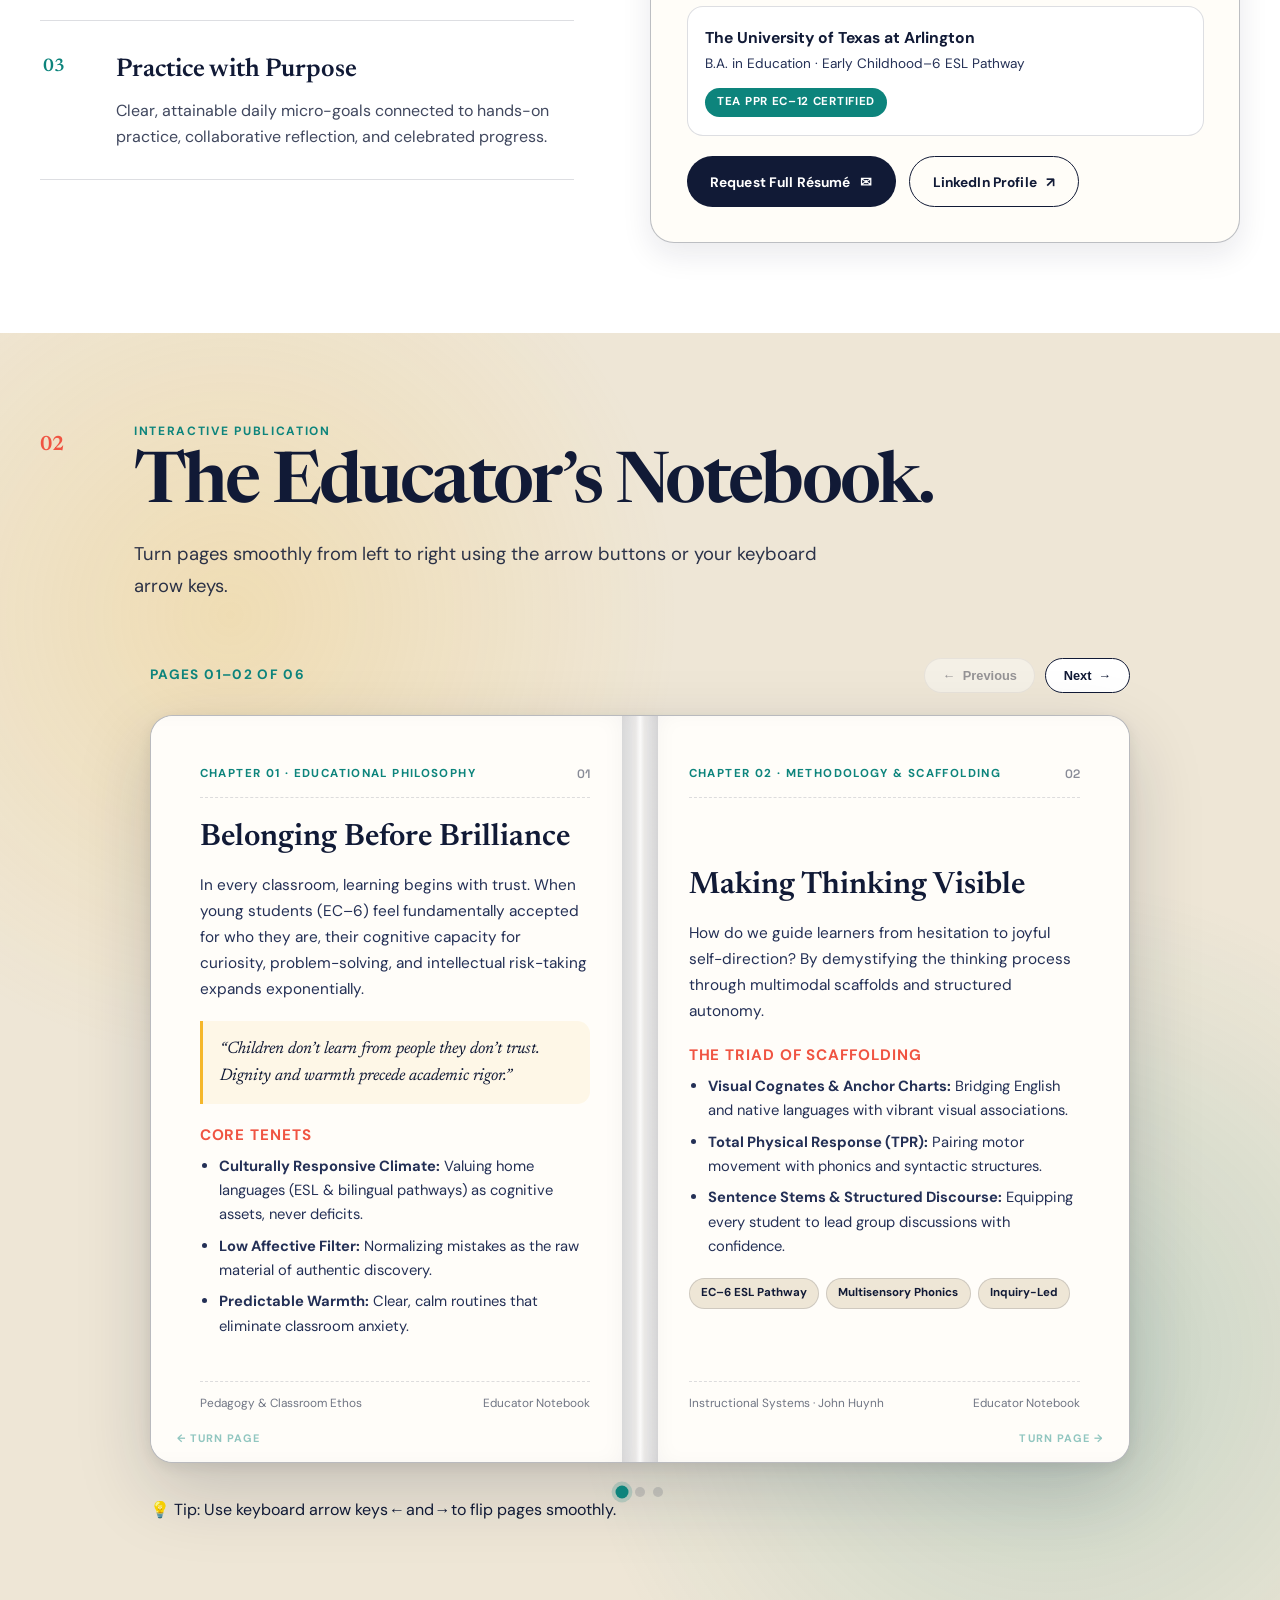
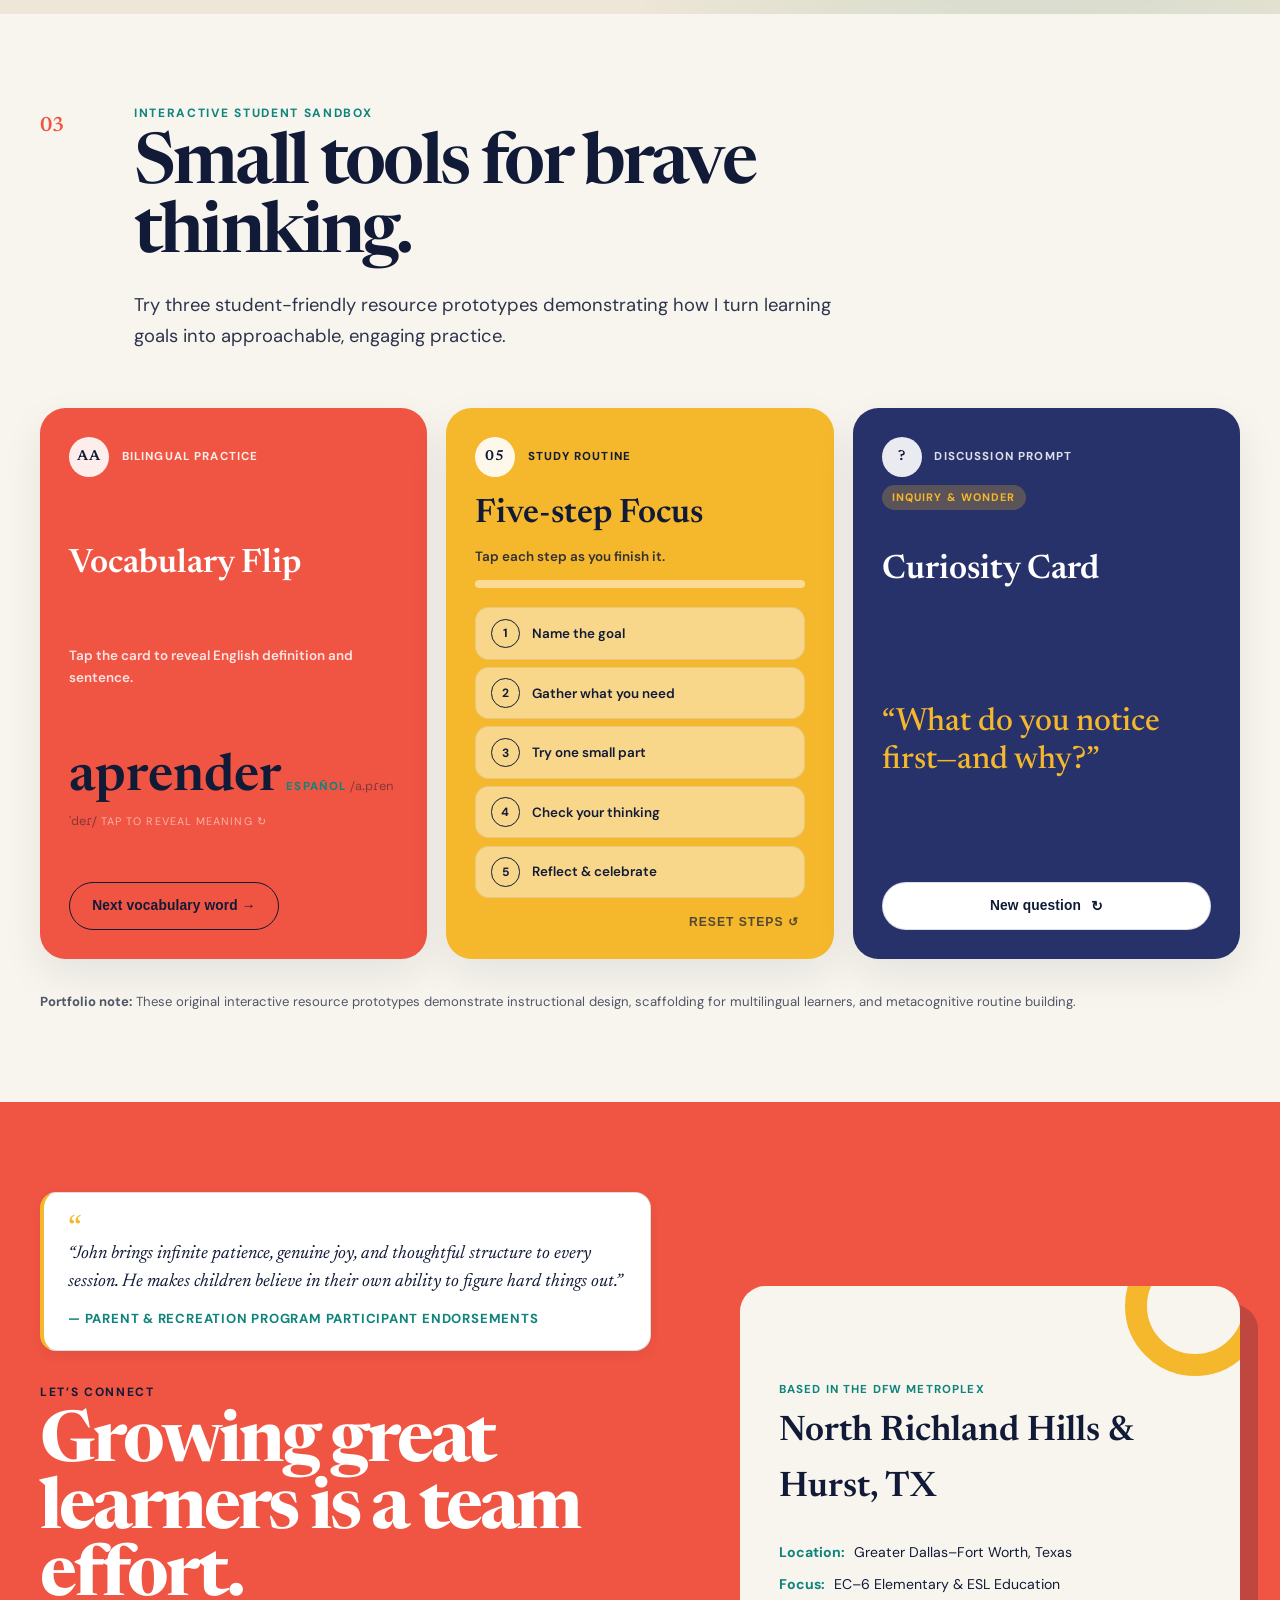
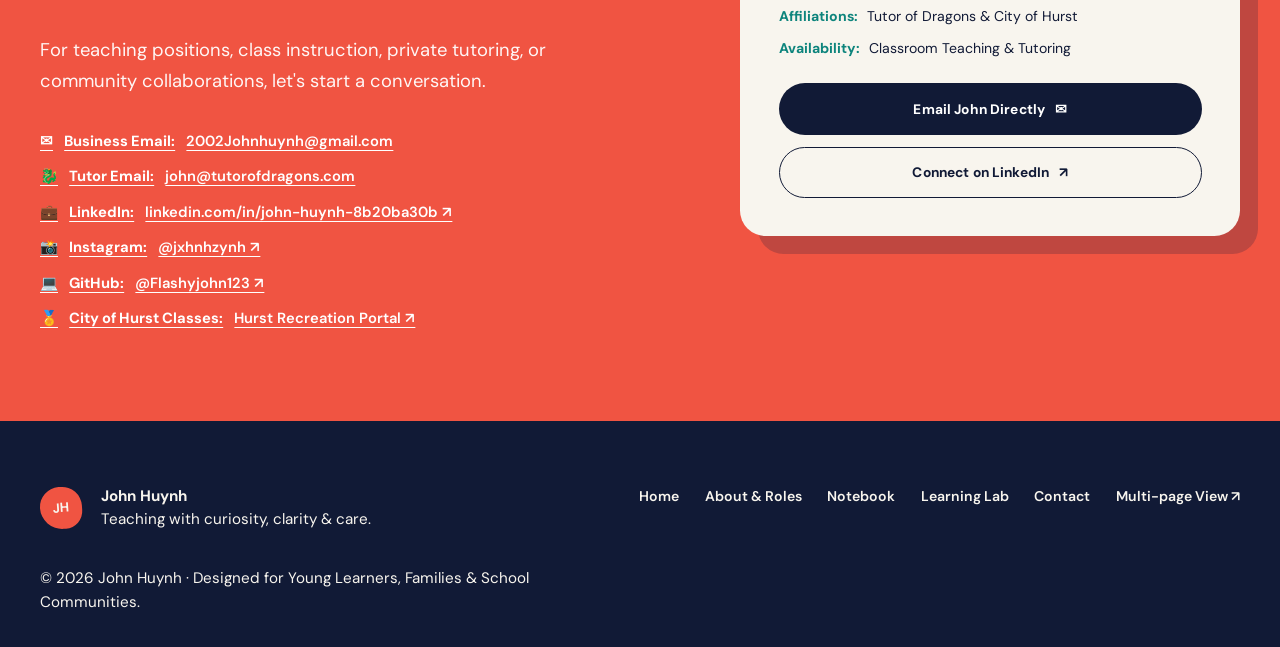
==== commit b1e5b544: "Implement realistic 3D book page flip transition engine with dynamic lighting shadows and page turn " ====
--- a/index.html
+++ b/index.html
@@ -220,65 +220,21 @@
           </div>
 
           <!-- Book spread container -->
-          <div class="book-container" id="book-spread" role="region" aria-live="polite">
+          <div class="book-container" id="interactive-book" role="region" aria-live="polite">
             <div class="book-spine-line" aria-hidden="true"></div>
 
             <!-- Page 1 (Left) -->
             <article class="book-page book-page-left" id="page-left">
-              <div class="book-page-header">
-                <span class="book-chapter">Chapter 01 · Educational Philosophy</span>
-                <span class="book-page-num">01</span>
-              </div>
-              <div class="book-body">
-                <h3>Belonging Before Brilliance</h3>
-                <p>
-                  In every classroom, learning begins with trust. When young students (EC–6) feel fundamentally accepted for who they are, their cognitive capacity for curiosity, problem-solving, and intellectual risk-taking expands exponentially.
-                </p>
-                <div class="book-quote-callout">
-                  “Children don’t learn from people they don’t trust. Dignity and warmth precede academic rigor.”
-                </div>
-                <h4>Core Tenets</h4>
-                <ul>
-                  <li><strong>Culturally Responsive Climate:</strong> Valuing home languages as cognitive assets.</li>
-                  <li><strong>Low Affective Filter:</strong> Normalizing mistakes as the raw material of authentic discovery.</li>
-                  <li><strong>Predictable Warmth:</strong> Clear, calm routines that eliminate classroom anxiety.</li>
-                </ul>
-              </div>
-              <footer class="book-footer">
-                <span>Pedagogy &amp; Classroom Ethos</span>
-                <span>John Huynh</span>
-              </footer>
+              <!-- Injected by js/main.js -->
             </article>
 
             <!-- Page 2 (Right) -->
             <article class="book-page book-page-right" id="page-right">
-              <div class="book-page-header">
-                <span class="book-chapter">Chapter 02 · Methodology &amp; Scaffolding</span>
-                <span class="book-page-num">02</span>
-              </div>
-              <div class="book-body">
-                <h3>Making Thinking Visible</h3>
-                <p>
-                  To unlock deep comprehension for multilingual and diverse learners, instruction must move beyond passive listening into multi-sensory participation.
-                </p>
-                <div class="book-highlight-box">
-                  <strong>The 3 Scaffolding Pillars:</strong>
-                  <ol>
-                    <li><strong>Total Physical Response (TPR):</strong> Kinesthetic movement reinforcing tier-2 vocabulary.</li>
-                    <li><strong>Visual Cognates &amp; Anchor Charts:</strong> Bridging English with native language assets.</li>
-                    <li><strong>Structured Sentence Stems:</strong> Empowering quiet learners to articulate complex synthesis.</li>
-                  </ol>
-                </div>
-                <p>
-                  By externalizing thoughts through diagrams, gesture, and peer discourse, students become active co-creators of understanding.
-                </p>
-              </div>
-              <footer class="book-footer">
-                <span>Instructional Scaffolding</span>
-                <span>EC–6 ESL Focus</span>
-              </footer>
+              <!-- Injected by js/main.js -->
             </article>
           </div>
+
+          <div class="book-indicators" id="book-dots" role="tablist" aria-label="Page navigation dots"></div>
 
           <div class="book-keyboard-hint">
             <span aria-hidden="true">💡</span> Tip: Use keyboard arrow keys <kbd>←</kbd> and <kbd>→</kbd> to flip pages smoothly.
--- a/css/style.css
+++ b/css/style.css
@@ -1044,17 +1044,27 @@
 }
 
 /* The 3D Book Layout */
+.book-wrapper {
+  max-width: 980px;
+  margin: 2rem auto 0;
+  perspective: 2600px;
+  perspective-origin: 50% 50%;
+}
+
 .book-container {
-  display: grid;
-  grid-template-columns: 1fr 1fr;
-  min-height: 520px;
-  background: var(--white);
+  display: flex;
+  position: relative;
+  min-height: 540px;
+  background: #fbf8f2;
   border-radius: 1.4rem;
   border: 1px solid var(--line-strong);
-  box-shadow: 0 24px 60px rgba(17, 26, 54, 0.16),
-              0 2px 6px rgba(0, 0, 0, 0.06);
-  position: relative;
-  overflow: hidden;
+  box-shadow: 0 28px 75px rgba(17, 26, 54, 0.18),
+              0 4px 14px rgba(0, 0, 0, 0.08),
+              inset 0 0 0 1px rgba(255, 255, 255, 0.6);
+  perspective: 2600px;
+  perspective-origin: 50% 50%;
+  transform-style: preserve-3d;
+  user-select: none;
 }
 
 /* Spine effect down the center */
@@ -1063,36 +1073,181 @@
   top: 0;
   bottom: 0;
   left: 50%;
-  width: 32px;
+  width: 36px;
   transform: translateX(-50%);
   background: linear-gradient(90deg,
-    rgba(17, 26, 54, 0.12) 0%,
-    rgba(17, 26, 54, 0.02) 40%,
-    rgba(255, 255, 255, 0.6) 50%,
-    rgba(17, 26, 54, 0.02) 60%,
-    rgba(17, 26, 54, 0.14) 100%
+    rgba(17, 26, 54, 0.14) 0%,
+    rgba(17, 26, 54, 0.04) 38%,
+    rgba(255, 255, 255, 0.7) 50%,
+    rgba(17, 26, 54, 0.04) 62%,
+    rgba(17, 26, 54, 0.16) 100%
   );
-  z-index: 10;
+  z-index: 15;
   pointer-events: none;
 }
 
 .book-page {
-  padding: clamp(2rem, 4vw, 3.2rem);
+  flex: 1 1 50%;
+  width: 50%;
+  min-height: 540px;
+  padding: clamp(2rem, 3.8vw, 3.2rem);
   display: flex;
   flex-direction: column;
   justify-content: space-between;
   position: relative;
   background: #fffdf9;
-  transition: opacity 0.35s ease, transform 0.45s cubic-bezier(0.2, 0.8, 0.2, 1);
+  cursor: pointer;
+  transition: background-color 0.25s ease;
+}
+
+.book-page:hover {
+  background: #fffffb;
 }
 
 .book-page-left {
+  border-top-left-radius: 1.4rem;
+  border-bottom-left-radius: 1.4rem;
   border-right: 1px solid rgba(17, 26, 54, 0.08);
-  box-shadow: inset -15px 0 25px -15px rgba(17, 26, 54, 0.08);
+  box-shadow: inset -22px 0 30px -15px rgba(17, 26, 54, 0.09);
 }
 
 .book-page-right {
-  box-shadow: inset 15px 0 25px -15px rgba(17, 26, 54, 0.08);
+  border-top-right-radius: 1.4rem;
+  border-bottom-right-radius: 1.4rem;
+  box-shadow: inset 22px 0 30px -15px rgba(17, 26, 54, 0.09);
+}
+
+/* Corner click hint */
+.book-corner-hint {
+  position: absolute;
+  bottom: 0.9rem;
+  font-size: 0.68rem;
+  font-weight: 700;
+  text-transform: uppercase;
+  letter-spacing: 0.1em;
+  color: var(--teal);
+  opacity: 0.45;
+  transition: all 0.25s ease;
+  pointer-events: none;
+  display: flex;
+  align-items: center;
+  gap: 0.35rem;
+}
+
+.book-page-right .book-corner-hint {
+  right: 1.6rem;
+}
+
+.book-page-left .book-corner-hint {
+  left: 1.6rem;
+}
+
+.book-page:hover .book-corner-hint {
+  opacity: 1;
+  transform: translateY(-2px);
+}
+
+/* 3D Turning Leaf (Flipper) */
+.book-flipper {
+  position: absolute;
+  top: 0;
+  bottom: 0;
+  width: 50%;
+  z-index: 30;
+  transform-style: preserve-3d;
+  -webkit-transform-style: preserve-3d;
+  pointer-events: none;
+  transition: transform 0.78s cubic-bezier(0.35, 0, 0.15, 1);
+}
+
+.flipper-turning-next {
+  left: 50%;
+  transform-origin: 0% 50%;
+  transform: rotateY(0deg);
+  filter: drop-shadow(-8px 12px 20px rgba(17, 26, 54, 0.18));
+}
+
+.flipper-turning-next.flipped {
+  transform: rotateY(-180deg);
+}
+
+.flipper-turning-prev {
+  left: 0;
+  transform-origin: 100% 50%;
+  transform: rotateY(0deg);
+  filter: drop-shadow(8px 12px 20px rgba(17, 26, 54, 0.18));
+}
+
+.flipper-turning-prev.flipped {
+  transform: rotateY(180deg);
+}
+
+/* Flipper Front and Back faces */
+.flipper-face {
+  position: absolute;
+  inset: 0;
+  backface-visibility: hidden;
+  -webkit-backface-visibility: hidden;
+  padding: clamp(2rem, 3.8vw, 3.2rem);
+  display: flex;
+  flex-direction: column;
+  justify-content: space-between;
+  background: #fffdf9;
+  overflow: hidden;
+}
+
+.flipper-front {
+  transform: rotateY(0deg);
+  border-top-right-radius: 1.4rem;
+  border-bottom-right-radius: 1.4rem;
+  box-shadow: inset 22px 0 30px -15px rgba(17, 26, 54, 0.09);
+}
+
+.flipper-turning-prev .flipper-front {
+  border-radius: 0;
+  border-top-left-radius: 1.4rem;
+  border-bottom-left-radius: 1.4rem;
+  box-shadow: inset -22px 0 30px -15px rgba(17, 26, 54, 0.09);
+}
+
+.flipper-back {
+  transform: rotateY(180deg);
+  border-top-left-radius: 1.4rem;
+  border-bottom-left-radius: 1.4rem;
+  box-shadow: inset -22px 0 30px -15px rgba(17, 26, 54, 0.09);
+}
+
+.flipper-turning-prev .flipper-back {
+  border-radius: 0;
+  border-top-right-radius: 1.4rem;
+  border-bottom-right-radius: 1.4rem;
+  box-shadow: inset 22px 0 30px -15px rgba(17, 26, 54, 0.09);
+}
+
+/* Realistic Shading on the turning page */
+.flipper-shadow {
+  position: absolute;
+  inset: 0;
+  pointer-events: none;
+  transition: opacity 0.78s cubic-bezier(0.35, 0, 0.15, 1);
+}
+
+.flipper-shadow-front {
+  background: linear-gradient(90deg, rgba(0, 0, 0, 0.02) 0%, rgba(17, 26, 54, 0.28) 100%);
+  opacity: 0;
+}
+
+.flipped .flipper-shadow-front {
+  opacity: 1;
+}
+
+.flipper-shadow-back {
+  background: linear-gradient(-90deg, rgba(0, 0, 0, 0.02) 0%, rgba(17, 26, 54, 0.32) 100%);
+  opacity: 1;
+}
+
+.flipped .flipper-shadow-back {
+  opacity: 0;
 }
 
 .book-page-header {
@@ -2591,11 +2746,17 @@
   }
 
   .book-container {
-    grid-template-columns: 1fr;
+    flex-direction: column;
   }
 
   .book-spine-line {
     display: none;
+  }
+
+  .book-page {
+    width: 100%;
+    flex: 1 1 auto;
+    border-radius: 1.2rem;
   }
 
   .book-page-left {
@@ -2606,6 +2767,10 @@
 
   .book-page-right {
     box-shadow: none;
+  }
+
+  .book-flipper {
+    display: none;
   }
 }
 
